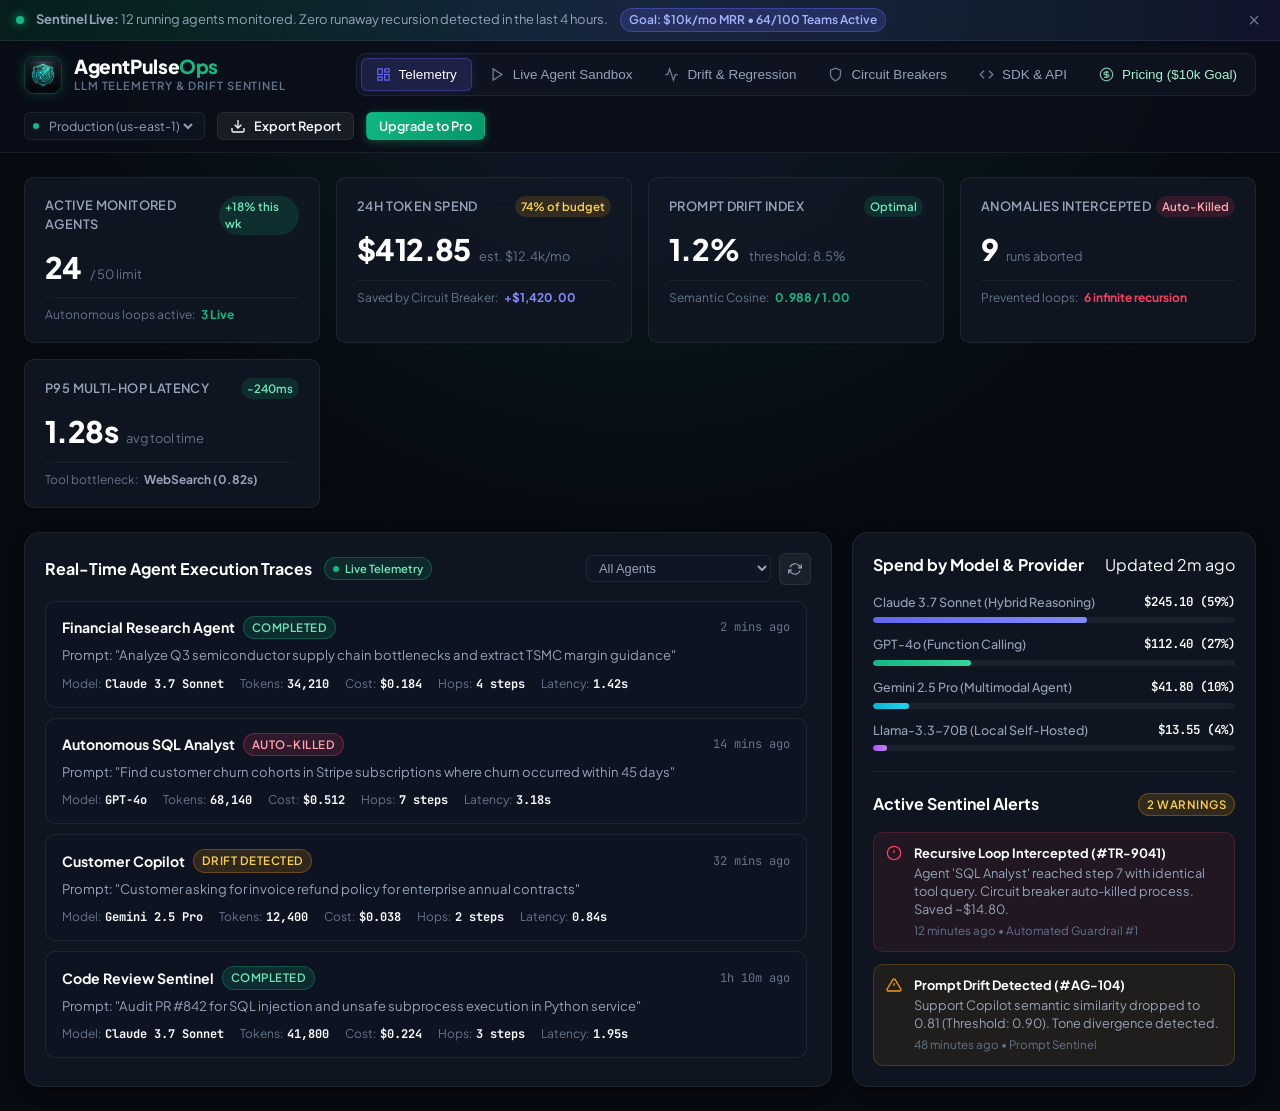
==== index.html @ 97fecf24 "feat: complete MVP for AgentPulse Ops (FastAPI backend, SDK with OpenAI/LangChain auto-wrap, Stripe " ====
<!DOCTYPE html>
<html lang="en">
<head>
  <meta charset="UTF-8">
  <meta name="viewport" content="width=device-width, initial-scale=1.0">
  <title>AgentPulse Ops | Autonomous AI Agent Telemetry & Cost Sentinel</title>
  <meta name="description" content="Production observability, prompt drift detection, and automated circuit-breaker guardrails for LLM agents. Protect your AI budget and maintain reliability.">
  <link rel="preconnect" href="https://fonts.googleapis.com">
  <link rel="preconnect" href="https://fonts.gstatic.com" crossorigin>
  <link href="https://fonts.googleapis.com/css2?family=Plus+Jakarta+Sans:wght@300;400;500;600;700;800&family=JetBrains+Mono:wght@400;500;600&display=swap" rel="stylesheet">
  <link rel="stylesheet" href="styles.css">
</head>
<body class="theme-dark">
  <!-- Top Banner / Live Alert Indicator -->
  <aside class="announcement-bar" id="announcementBar" role="region" aria-label="System status alert">
    <div class="announcement-content">
      <span class="pulse-indicator-dot"></span>
      <span class="announcement-text"><strong>Sentinel Live:</strong> 12 running agents monitored. Zero runaway recursion detected in the last 4 hours.</span>
      <span class="mrr-badge" title="Target: $10,000 MRR (100 teams @ $99/mo)">Goal: $10k/mo MRR • 64/100 Teams Active</span>
    </div>
    <button class="banner-close-btn" id="dismissBannerBtn" aria-label="Dismiss banner">&times;</button>
  </aside>

  <!-- Main Navigation Header -->
  <header class="app-header">
    <div class="header-container">
      <div class="brand-block">
        <div class="brand-logo-wrap">
          <img src="assets/logo.jpg" alt="AgentPulse Logo" class="brand-logo-img" width="38" height="38">
          <div class="logo-glow"></div>
        </div>
        <div class="brand-text">
          <h1 class="brand-title">AgentPulse<span class="brand-accent">Ops</span></h1>
          <span class="brand-tagline">LLM Telemetry & Drift Sentinel</span>
        </div>
      </div>

      <!-- Navigation Tabs -->
      <nav class="nav-links" aria-label="Main Navigation">
        <button class="nav-tab active" data-tab="dashboard" id="tab-dashboard">
          <svg class="nav-icon" viewBox="0 0 24 24" fill="none" stroke="currentColor" stroke-width="2"><rect x="3" y="3" width="7" height="9"></rect><rect x="14" y="3" width="7" height="5"></rect><rect x="14" y="12" width="7" height="9"></rect><rect x="3" y="16" width="7" height="5"></rect></svg>
          Telemetry
        </button>
        <button class="nav-tab" data-tab="simulator" id="tab-simulator">
          <svg class="nav-icon" viewBox="0 0 24 24" fill="none" stroke="currentColor" stroke-width="2"><polygon points="5 3 19 12 5 21 5 3"></polygon></svg>
          Live Agent Sandbox
        </button>
        <button class="nav-tab" data-tab="drift" id="tab-drift">
          <svg class="nav-icon" viewBox="0 0 24 24" fill="none" stroke="currentColor" stroke-width="2"><path d="M22 12h-4l-3 9L9 3l-3 9H2"></path></svg>
          Drift & Regression
        </button>
        <button class="nav-tab" data-tab="guardrails" id="tab-guardrails">
          <svg class="nav-icon" viewBox="0 0 24 24" fill="none" stroke="currentColor" stroke-width="2"><path d="M12 22s8-4 8-10V5l-8-3-8 3v7c0 6 8 10 8 10z"></path></svg>
          Circuit Breakers
        </button>
        <button class="nav-tab" data-tab="integrations" id="tab-integrations">
          <svg class="nav-icon" viewBox="0 0 24 24" fill="none" stroke="currentColor" stroke-width="2"><polyline points="16 18 22 12 16 6"></polyline><polyline points="8 6 2 12 8 18"></polyline></svg>
          SDK & API
        </button>
        <button class="nav-tab highlight" data-tab="pricing" id="tab-pricing">
          <svg class="nav-icon" viewBox="0 0 24 24" fill="none" stroke="currentColor" stroke-width="2"><circle cx="12" cy="12" r="10"></circle><path d="M16 8h-6a2 2 0 1 0 0 4h4a2 2 0 1 1 0 4H8"></path><path d="M12 18V6"></path></svg>
          Pricing ($10k Goal)
        </button>
      </nav>

      <!-- User & Quick Actions -->
      <div class="header-actions">
        <div class="env-selector">
          <span class="env-dot"></span>
          <select id="environmentSelect" aria-label="Environment select">
            <option value="prod">Production (us-east-1)</option>
            <option value="staging">Staging (eu-central)</option>
            <option value="dev">Dev Sandbox</option>
          </select>
        </div>
        <button class="btn btn-secondary btn-sm" id="exportReportBtn" title="Download Executive Token & Drift Audit">
          <svg class="btn-icon" viewBox="0 0 24 24" fill="none" stroke="currentColor" stroke-width="2"><path d="M21 15v4a2 2 0 0 1-2 2H5a2 2 0 0 1-2-2v-4"></path><polyline points="7 10 12 15 17 10"></polyline><line x1="12" y1="15" x2="12" y2="3"></line></svg>
          Export Report
        </button>
        <button class="btn btn-primary btn-sm upgrade-btn" id="upgradePlanBtn">
          Upgrade to Pro
        </button>
      </div>
    </div>
  </header>

  <!-- Main Container -->
  <main class="main-content" id="mainContent">
    <!-- TAB 1: TELEMETRY DASHBOARD -->
    <section class="tab-pane active" id="pane-dashboard" role="tabpanel" aria-labelledby="tab-dashboard">
      <!-- KPI Metric Cards Grid -->
      <div class="metrics-grid">
        <article class="metric-card">
          <div class="metric-header">
            <span class="metric-label">Active Monitored Agents</span>
            <span class="metric-badge success">+18% this wk</span>
          </div>
          <div class="metric-value-wrap">
            <span class="metric-number" id="metricActiveAgents">24</span>
            <span class="metric-sub">/ 50 limit</span>
          </div>
          <div class="metric-footer">
            <span class="metric-foot-label">Autonomous loops active:</span>
            <strong class="text-emerald">3 Live</strong>
          </div>
        </article>

        <article class="metric-card">
          <div class="metric-header">
            <span class="metric-label">24h Token Spend</span>
            <span class="metric-badge warning">74% of budget</span>
          </div>
          <div class="metric-value-wrap">
            <span class="metric-number" id="metricTokenSpend">$412.85</span>
            <span class="metric-sub">est. $12.4k/mo</span>
          </div>
          <div class="metric-footer">
            <span class="metric-foot-label">Saved by Circuit Breaker:</span>
            <strong class="text-indigo">+$1,420.00</strong>
          </div>
        </article>

        <article class="metric-card">
          <div class="metric-header">
            <span class="metric-label">Prompt Drift Index</span>
            <span class="metric-badge success">Optimal</span>
          </div>
          <div class="metric-value-wrap">
            <span class="metric-number" id="metricDriftIndex">1.2%</span>
            <span class="metric-sub">threshold: 8.5%</span>
          </div>
          <div class="metric-footer">
            <span class="metric-foot-label">Semantic Cosine:</span>
            <strong class="text-emerald">0.988 / 1.00</strong>
          </div>
        </article>

        <article class="metric-card">
          <div class="metric-header">
            <span class="metric-label">Anomalies Intercepted</span>
            <span class="metric-badge danger">Auto-Killed</span>
          </div>
          <div class="metric-value-wrap">
            <span class="metric-number" id="metricAnomalies">9</span>
            <span class="metric-sub">runs aborted</span>
          </div>
          <div class="metric-footer">
            <span class="metric-foot-label">Prevented loops:</span>
            <strong class="text-rose">6 infinite recursion</strong>
          </div>
        </article>

        <article class="metric-card">
          <div class="metric-header">
            <span class="metric-label">p95 Multi-Hop Latency</span>
            <span class="metric-badge success">-240ms</span>
          </div>
          <div class="metric-value-wrap">
            <span class="metric-number" id="metricLatency">1.28s</span>
            <span class="metric-sub">avg tool time</span>
          </div>
          <div class="metric-footer">
            <span class="metric-foot-label">Tool bottleneck:</span>
            <strong class="text-slate">WebSearch (0.82s)</strong>
          </div>
        </article>
      </div>

      <!-- Live Telemetry Stream & Real-time Charts -->
      <div class="dashboard-columns">
        <!-- Left: Live Traces Feed -->
        <div class="dashboard-panel traces-panel">
          <div class="panel-header">
            <div class="panel-title-group">
              <h2 class="panel-title">Real-Time Agent Execution Traces</h2>
              <span class="live-pill"><span class="pulse-dot"></span> Live Telemetry</span>
            </div>
            <div class="panel-filters">
              <select id="filterAgentSelect" class="input-select-sm">
                <option value="all">All Agents</option>
                <option value="researcher">Financial Research Agent</option>
                <option value="support">Customer Copilot</option>
                <option value="sql">Autonomous SQL Analyst</option>
                <option value="code">Code Review Sentinel</option>
              </select>
              <button class="btn btn-icon-only btn-sm" id="refreshTracesBtn" title="Refresh Traces">
                <svg viewBox="0 0 24 24" width="14" height="14" stroke="currentColor" fill="none" stroke-width="2"><path d="M23 4v6h-6"></path><path d="M1 20v-6h6"></path><path d="M3.51 9a9 9 0 0 1 14.85-3.36L23 10M1 14l4.64 4.36A9 9 0 0 0 20.49 15"></path></svg>
              </button>
            </div>
          </div>

          <div class="traces-list-container" id="tracesList">
            <!-- Dynamically populated by app.js -->
          </div>
        </div>

        <!-- Right: Cost & Latency Breakdown + Anomaly Sentinel Feed -->
        <div class="dashboard-panel side-analytics-panel">
          <div class="panel-header">
            <h2 class="panel-title">Spend by Model & Provider</h2>
            <span class="text-muted text-xs">Updated 2m ago</span>
          </div>
          
          <div class="provider-breakdown">
            <div class="provider-bar-item">
              <div class="provider-info">
                <span class="provider-name">Claude 3.7 Sonnet (Hybrid Reasoning)</span>
                <span class="provider-cost">$245.10 (59%)</span>
              </div>
              <div class="progress-bar-bg"><div class="progress-fill fill-indigo" style="width: 59%;"></div></div>
            </div>
            <div class="provider-bar-item">
              <div class="provider-info">
                <span class="provider-name">GPT-4o (Function Calling)</span>
                <span class="provider-cost">$112.40 (27%)</span>
              </div>
              <div class="progress-bar-bg"><div class="progress-fill fill-emerald" style="width: 27%;"></div></div>
            </div>
            <div class="provider-bar-item">
              <div class="provider-info">
                <span class="provider-name">Gemini 2.5 Pro (Multimodal Agent)</span>
                <span class="provider-cost">$41.80 (10%)</span>
              </div>
              <div class="progress-bar-bg"><div class="progress-fill fill-cyan" style="width: 10%;"></div></div>
            </div>
            <div class="provider-bar-item">
              <div class="provider-info">
                <span class="provider-name">Llama-3.3-70B (Local Self-Hosted)</span>
                <span class="provider-cost">$13.55 (4%)</span>
              </div>
              <div class="progress-bar-bg"><div class="progress-fill fill-purple" style="width: 4%;"></div></div>
            </div>
          </div>

          <div class="panel-divider"></div>

          <div class="panel-header">
            <h2 class="panel-title">Active Sentinel Alerts</h2>
            <span class="badge badge-warning">2 Warnings</span>
          </div>
          
          <div class="alerts-feed" id="alertsFeed">
            <div class="alert-item alert-rose">
              <div class="alert-icon-box">
                <svg viewBox="0 0 24 24" width="16" height="16" stroke="currentColor" fill="none" stroke-width="2"><circle cx="12" cy="12" r="10"></circle><line x1="12" y1="8" x2="12" y2="12"></line><line x1="12" y1="16" x2="12.01" y2="16"></line></svg>
              </div>
              <div class="alert-body">
                <div class="alert-title">Recursive Loop Intercepted (#TR-9041)</div>
                <div class="alert-desc">Agent 'SQL Analyst' reached step 7 with identical tool query. Circuit breaker auto-killed process. Saved ~$14.80.</div>
                <div class="alert-meta">12 minutes ago • Automated Guardrail #1</div>
              </div>
            </div>

            <div class="alert-item alert-amber">
              <div class="alert-icon-box">
                <svg viewBox="0 0 24 24" width="16" height="16" stroke="currentColor" fill="none" stroke-width="2"><path d="M10.29 3.86L1.82 18a2 2 0 0 0 1.71 3h16.94a2 2 0 0 0 1.71-3L13.71 3.86a2 2 0 0 0-3.42 0z"></path><line x1="12" y1="9" x2="12" y2="13"></line><line x1="12" y1="17" x2="12.01" y2="17"></line></svg>
              </div>
              <div class="alert-body">
                <div class="alert-title">Prompt Drift Detected (#AG-104)</div>
                <div class="alert-desc">Support Copilot semantic similarity dropped to 0.81 (Threshold: 0.90). Tone divergence detected.</div>
                <div class="alert-meta">48 minutes ago • Prompt Sentinel</div>
              </div>
            </div>
          </div>
        </div>
      </div>
    </section>

    <!-- TAB 2: LIVE AGENT SIMULATOR & SANDBOX -->
    <section class="tab-pane" id="pane-simulator" role="tabpanel" aria-labelledby="tab-simulator">
      <div class="section-intro">
        <h2>Autonomous Agent Simulator & Guardrail Tester</h2>
        <p>Trigger simulated agent execution flows with live multi-step tool hops. Test circuit-breaker response to infinite loops, runaway token spend, and prompt drift in real time.</p>
      </div>

      <div class="simulator-layout">
        <!-- Configuration Controls -->
        <div class="simulator-config card">
          <h3 class="card-title">1. Simulation Parameters</h3>
          
          <div class="form-group">
            <label for="simAgentPreset">Agent Preset</label>
            <select id="simAgentPreset" class="form-control">
              <option value="market_research">Autonomous Financial Researcher (Multi-Hop Tool Calls)</option>
              <option value="customer_support">Customer Resolution Copilot (PII & Tone Test)</option>
              <option value="code_refactor">Autonomous Code Migration Agent (High Token Volume)</option>
              <option value="custom">Custom Agent Prompt</option>
            </select>
          </div>

          <div class="form-group">
            <label for="simModel">Underlying Foundation Model</label>
            <select id="simModel" class="form-control">
              <option value="claude-3-7">Claude 3.7 Sonnet ($3.00 / 1M in, $15.00 / 1M out)</option>
              <option value="gpt-4o">GPT-4o ($2.50 / 1M in, $10.00 / 1M out)</option>
              <option value="gemini-2-5-pro">Gemini 2.5 Pro ($1.25 / 1M in, $5.00 / 1M out)</option>
              <option value="llama-3-3">Llama 3.3 70B ($0.60 / 1M in, $1.80 / 1M out)</option>
            </select>
          </div>

          <div class="form-group">
            <label for="simUserPrompt">User Objective / Task Prompt</label>
            <textarea id="simUserPrompt" class="form-control" rows="3">Analyze Q3 semiconductor supply chain constraints, fetch 3 recent SEC 10-K filings, compare gross margins, and summarize risk factors into a formatted portfolio report.</textarea>
          </div>

          <div class="chaos-injection-box">
            <div class="box-label">Inject Chaos / Failure Modes:</div>
            <label class="toggle-control">
              <input type="checkbox" id="chaosInfiniteLoop">
              <span class="toggle-slider"></span>
              <span class="toggle-text">Simulate Infinite Tool Loop (Rogue Tool Calling)</span>
            </label>
            <label class="toggle-control">
              <input type="checkbox" id="chaosDrift">
              <span class="toggle-slider"></span>
              <span class="toggle-text">Inject Prompt Drift / Hallucination Pattern</span>
            </label>
            <label class="toggle-control">
              <input type="checkbox" id="chaosBudgetSpike">
              <span class="toggle-slider"></span>
              <span class="toggle-text">Force Massive Context Expansion (&gt;80k tokens)</span>
            </label>
          </div>

          <div class="sim-actions">
            <button class="btn btn-primary btn-block" id="startSimulationBtn">
              <svg class="btn-icon" viewBox="0 0 24 24" fill="none" stroke="currentColor" stroke-width="2"><polygon points="5 3 19 12 5 21 5 3"></polygon></svg>
              Execute Simulated Agent Run
            </button>
            <button class="btn btn-secondary btn-block" id="resetSimulationBtn" style="display: none;">
              Reset Simulator
            </button>
          </div>
        </div>

        <!-- Live Streaming Output & Step Execution Tree -->
        <div class="simulator-feed card">
          <div class="feed-header">
            <h3 class="card-title">2. Live Execution Trace Stream</h3>
            <div class="stream-status" id="streamStatus">
              <span class="status-indicator ready"></span>
              <span id="streamStatusText">Ready to execute</span>
            </div>
          </div>

          <!-- Live Stats Header during run -->
          <div class="live-stats-bar" id="liveStatsBar">
            <div class="stat-pill">
              <span class="stat-pill-label">Elapsed:</span>
              <span class="stat-pill-val" id="liveElapsed">0.0s</span>
            </div>
            <div class="stat-pill">
              <span class="stat-pill-label">Steps:</span>
              <span class="stat-pill-val" id="liveStepCount">0</span>
            </div>
            <div class="stat-pill">
              <span class="stat-pill-label">Tokens:</span>
              <span class="stat-pill-val" id="liveTokens">0</span>
            </div>
            <div class="stat-pill">
              <span class="stat-pill-label">Cost:</span>
              <span class="stat-pill-val" id="liveCost">$0.0000</span>
            </div>
            <div class="stat-pill">
              <span class="stat-pill-label">Guardrail Status:</span>
              <span class="stat-pill-val text-emerald" id="liveGuardrailStatus">SECURE</span>
            </div>
          </div>

          <!-- Execution Hop Tree Container -->
          <div class="execution-tree-container" id="executionTree">
            <div class="empty-state" id="simEmptyState">
              <div class="empty-icon">⚡</div>
              <p>Click <strong>"Execute Simulated Agent Run"</strong> to observe step-by-step reasoning, tool invocations, token cost tracking, and circuit-breaker telemetry.</p>
            </div>
          </div>
        </div>
      </div>
    </section>

    <!-- TAB 3: DRIFT & REGRESSION SENTINEL -->
    <section class="tab-pane" id="pane-drift" role="tabpanel" aria-labelledby="tab-drift">
      <div class="section-intro">
        <h2>Prompt Regression & Semantic Drift Sentinel</h2>
        <p>Continuous evaluation of production agent responses against golden reference datasets. Catches behavioral drift before your customers notice.</p>
      </div>

      <div class="drift-dashboard">
        <!-- Benchmark Selector -->
        <div class="card drift-controls-card">
          <div class="drift-top-row">
            <div>
              <label for="benchmarkDataset">Evaluation Benchmark Suite</label>
              <select id="benchmarkDataset" class="form-control">
                <option value="enterprise_qna">Enterprise Policy Q&A (50 Golden Cases)</option>
                <option value="sql_accuracy">Text-to-SQL Precision Benchmark (120 Complex Queries)</option>
                <option value="code_eval">Code Generation Safety & Typings (75 Scenarios)</option>
              </select>
            </div>
            <div class="drift-actions">
              <button class="btn btn-primary" id="runDriftAuditBtn">
                <svg class="btn-icon" viewBox="0 0 24 24" fill="none" stroke="currentColor" stroke-width="2"><path d="M22 12h-4l-3 9L9 3l-3 9H2"></path></svg>
                Run Drift Audit
              </button>
            </div>
          </div>
        </div>

        <!-- Drift Metrics Comparison -->
        <div class="drift-score-cards">
          <div class="score-card">
            <span class="score-label">Semantic Cosine Score</span>
            <div class="score-val text-emerald">0.962 <span class="score-diff positive">+0.014</span></div>
            <p class="score-desc">Baseline vs Production embedding distance. 0.90+ is healthy.</p>
          </div>
          <div class="score-card">
            <span class="score-label">Hallucination Risk Score</span>
            <div class="score-val text-indigo">1.8% <span class="score-diff negative">-0.4%</span></div>
            <p class="score-desc">Entity cross-reference against trusted retrieval sources.</p>
          </div>
          <div class="score-card">
            <span class="score-label">Format / JSON Compliance</span>
            <div class="score-val text-emerald">99.4% <span class="score-diff positive">+0.2%</span></div>
            <p class="score-desc">Valid schema adherence without output truncations.</p>
          </div>
          <div class="score-card">
            <span class="score-label">Tone & Brand Adherence</span>
            <div class="score-val text-amber">88.5% <span class="score-diff neutral">Review Needed</span></div>
            <p class="score-desc">Sentiment & style stability compared to approved tone model.</p>
          </div>
        </div>

        <!-- Side-by-Side Comparison Inspector -->
        <div class="card diff-card">
          <div class="card-header-flex">
            <h3 class="card-title">Golden Baseline vs. Current Production Response</h3>
            <span class="badge badge-warning">Test Case #B-194 (Tax Advice Copilot)</span>
          </div>

          <div class="diff-viewer-grid">
            <div class="diff-pane">
              <div class="diff-header golden">
                <span>🌟 Golden Reference (Approved Oct 2026)</span>
                <span class="text-xs">Passed 100% assertions</span>
              </div>
              <div class="diff-body">
                <p><strong>Query:</strong> "Can an S-Corp pass through 179 deductions for equipment bought in Q3?"</p>
                <div class="diff-quote golden-text">
                  "Yes, under Section 179, an S-Corporation can elect to expense qualifying equipment up to the annual limit ($1,220,000 for 2024–2026), but the deduction cannot exceed the active business taxable income. The remainder passes through to shareholders on Form 1120-S Schedule K-1, Box 11."
                </div>
              </div>
            </div>

            <div class="diff-pane">
              <div class="diff-header production">
                <span>⚠️ Current Model Output (Drift Detected)</span>
                <span class="text-xs text-rose">Missing income limitation caveat</span>
              </div>
              <div class="diff-body">
                <p><strong>Query:</strong> "Can an S-Corp pass through 179 deductions for equipment bought in Q3?"</p>
                <div class="diff-quote current-text">
                  "Yes, S-Corporations can fully deduct Section 179 equipment purchases up to $1.2M on Schedule K-1. You can deduct 100% of the cost immediately without any taxable income ceiling limitations."
                </div>
                <div class="drift-alert-banner">
                  <span class="drift-alert-tag">CRITICAL DRIFT:</span> Model hallucinated removal of the taxable income limitation. Alert dispatched to Slack #agent-ops.
                </div>
              </div>
            </div>
          </div>
        </div>
      </div>
    </section>

    <!-- TAB 4: CIRCUIT BREAKERS & GUARDRAILS -->
    <section class="tab-pane" id="pane-guardrails" role="tabpanel" aria-labelledby="tab-guardrails">
      <div class="section-intro">
        <h2>Autonomous Circuit Breakers & Budget Kill-Switches</h2>
        <p>Hard boundaries for autonomous agents. If an agent loops recursively or spends more than your limit, AgentPulse kills the execution in &lt;10ms.</p>
      </div>

      <div class="guardrails-grid">
        <!-- Rule 1: Max Tool Hops -->
        <div class="rule-card">
          <div class="rule-top">
            <div class="rule-info">
              <h3 class="rule-name">Infinite Recursion Kill-Switch</h3>
              <p class="rule-desc">Aborts agent execution if tool hops exceed threshold without convergence.</p>
            </div>
            <label class="toggle-control">
              <input type="checkbox" checked id="ruleRecursionToggle">
              <span class="toggle-slider"></span>
            </label>
          </div>
          <div class="rule-config-row">
            <label>Max Consecutive Hops:</label>
            <input type="number" value="6" min="1" max="25" class="input-number-sm" id="ruleMaxHops">
          </div>
          <div class="rule-action-badge">Action: Instant Kill + Slack Alert</div>
        </div>

        <!-- Rule 2: Cost Per Execution Ceiling -->
        <div class="rule-card">
          <div class="rule-top">
            <div class="rule-info">
              <h3 class="rule-name">Single-Run Cost Ceiling</h3>
              <p class="rule-desc">Prevents runaway token ingestion on unexpected massive inputs or huge files.</p>
            </div>
            <label class="toggle-control">
              <input type="checkbox" checked id="ruleCostCeilingToggle">
              <span class="toggle-slider"></span>
            </label>
          </div>
          <div class="rule-config-row">
            <label>Max Cost / Execution ($):</label>
            <input type="number" value="0.75" step="0.05" min="0.10" class="input-number-sm" id="ruleMaxCost">
          </div>
          <div class="rule-action-badge">Action: Terminate with fallback response</div>
        </div>

        <!-- Rule 3: Repetitive Output Loop Detector -->
        <div class="rule-card">
          <div class="rule-top">
            <div class="rule-info">
              <h3 class="rule-name">Repetitive Query Sentinel</h3>
              <p class="rule-desc">Detects when agent repeats the exact same tool query with zero new parameters.</p>
            </div>
            <label class="toggle-control">
              <input type="checkbox" checked id="ruleRepetitionToggle">
              <span class="toggle-slider"></span>
            </label>
          </div>
          <div class="rule-config-row">
            <label>Duplicate Tool Limit:</label>
            <input type="number" value="2" min="1" max="5" class="input-number-sm" id="ruleMaxDupes">
          </div>
          <div class="rule-action-badge">Action: Force reflection prompt / Halt</div>
        </div>

        <!-- Rule 4: PII & Credential Leak Interceptor -->
        <div class="rule-card">
          <div class="rule-top">
            <div class="rule-info">
              <h3 class="rule-name">Secrets & PII Masker</h3>
              <p class="rule-desc">Scans tool outputs for API keys, bearer tokens, SSNs, and credit cards before LLM ingestion.</p>
            </div>
            <label class="toggle-control">
              <input type="checkbox" checked id="rulePiiToggle">
              <span class="toggle-slider"></span>
            </label>
          </div>
          <div class="rule-config-row">
            <label>Detection Sensitivity:</label>
            <select class="input-select-sm" id="rulePiiSensitivity">
              <option value="strict">Strict (Zero tolerance)</option>
              <option value="moderate">Moderate</option>
            </select>
          </div>
          <div class="rule-action-badge">Action: Redact in-memory `[REDACTED_SECRET]`</div>
        </div>
      </div>

      <!-- Live Guardrail Activity Log -->
      <div class="card mt-4">
        <div class="card-header-flex">
          <h3 class="card-title">Recent Circuit-Breaker Interceptions</h3>
          <span class="badge badge-success">3 Interceptions today</span>
        </div>
        <div class="table-responsive">
          <table class="data-table">
            <thead>
              <tr>
                <th>Timestamp</th>
                <th>Agent Identifier</th>
                <th>Triggered Guardrail</th>
                <th>Action Taken</th>
                <th>Tokens Saved</th>
                <th>Cost Preserved</th>
              </tr>
            </thead>
            <tbody id="guardrailLogsTable">
              <tr>
                <td>Just now</td>
                <td><code>finance-research-bot</code></td>
                <td><span class="badge badge-danger">Max Recursion (7 hops)</span></td>
                <td>Aborted Execution</td>
                <td>48,200 tokens</td>
                <td class="text-emerald">+$0.72</td>
              </tr>
              <tr>
                <td>1h 40m ago</td>
                <td><code>sql-generator-agent</code></td>
                <td><span class="badge badge-danger">Repetitive Tool Call</span></td>
                <td>Halted &amp; Fallback</td>
                <td>92,100 tokens</td>
                <td class="text-emerald">+$1.38</td>
              </tr>
              <tr>
                <td>3h 12m ago</td>
                <td><code>customer-onboarding-v2</code></td>
                <td><span class="badge badge-warning">PII Leak Intercept</span></td>
                <td>Redacted In-Memory</td>
                <td>Masked 2 API Keys</td>
                <td class="text-indigo">Compliance Safe</td>
              </tr>
            </tbody>
          </table>
        </div>
      </div>
    </section>

    <!-- TAB 5: SDK & INTEGRATION HUB -->
    <section class="tab-pane" id="pane-integrations" role="tabpanel" aria-labelledby="tab-integrations">
      <div class="section-intro">
        <h2>1-Line SDK Drop-in & Webhook Integrations</h2>
        <p>Integrate AgentPulse with any agent framework in under 2 minutes. Native wrappers for LangChain, LlamaIndex, CrewAI, AutoGen, and raw OpenAI / Anthropic clients.</p>
      </div>

      <div class="integrations-layout">
        <!-- SDK Snippet -->
        <div class="card sdk-card">
          <div class="card-header-flex">
            <div class="sdk-tabs">
              <button class="sdk-tab active" data-lang="python">Python</button>
              <button class="sdk-tab" data-lang="openai">OpenAI Auto-Wrap</button>
              <button class="sdk-tab" data-lang="langchain">LangChain Handler</button>
              <button class="sdk-tab" data-lang="typescript">TypeScript / Node</button>
              <button class="sdk-tab" data-lang="curl">cURL / REST</button>
            </div>
            <button class="btn btn-secondary btn-sm" id="copyCodeBtn">
              <svg viewBox="0 0 24 24" width="14" height="14" stroke="currentColor" fill="none" stroke-width="2"><rect x="9" y="9" width="13" height="13" rx="2" ry="2"></rect><path d="M5 15H4a2 2 0 0 1-2-2V4a2 2 0 0 1 2-2h9a2 2 0 0 1 2 2v1"></path></svg>
              Copy Code
            </button>
          </div>

          <pre class="code-block" id="sdkCodeDisplay"><code class="language-python"># pip install agentpulse-sdk
from agentpulse import AgentPulse, CircuitBreaker

# 1. Initialize sentinel with your telemetry key
sentinel = AgentPulse(
    api_key="ap_live_7x90e8c201a4e5f98",
    environment="production"
)

# 2. Wrap your agent runner or LangChain / CrewAI executor
@sentinel.monitor(
    agent_id="financial-researcher",
    circuit_breaker=CircuitBreaker(
        max_hops=6,
        max_cost_usd=0.50,
        kill_on_infinite_loop=True
    )
)
async def run_agent_workflow(user_goal: str):
    # Your agent code runs untouched!
    result = await my_custom_agent.execute(user_goal)
    return result</code></pre>
        </div>

        <!-- API Keys & Webhook Dispatcher -->
        <div class="card api-keys-card">
          <h3 class="card-title">Production API Keys</h3>
          <p class="text-muted text-sm">Send telemetry asynchronously via high-throughput HTTP edge endpoints.</p>
          
          <div class="form-group mt-3">
            <label>Live API Secret Key</label>
            <div class="input-with-button">
              <input type="password" value="ap_live_9a7b2c4d6e8f01a3b5c7d9e1f2" class="form-control" id="apiKeyInput" readonly>
              <button class="btn btn-secondary" id="toggleApiKeyVisibility">Reveal</button>
              <button class="btn btn-primary" id="copyApiKeyBtn">Copy</button>
            </div>
          </div>

          <div class="panel-divider"></div>

          <h3 class="card-title">Alert Webhooks (Slack / Discord / PagerDuty)</h3>
          <div class="form-group">
            <label for="webhookUrl">Webhook URL</label>
            <input type="url" id="webhookUrl" class="form-control" placeholder="https://hooks.slack.com/services/T00/B00/XXXX" value="https://hooks.slack.com/services/T04G/B08X/demo-alerts">
          </div>
          <div class="webhook-actions">
            <button class="btn btn-secondary" id="testWebhookBtn">
              <svg class="btn-icon" viewBox="0 0 24 24" fill="none" stroke="currentColor" stroke-width="2"><path d="M22 2L11 13"></path><polygon points="22 2 15 22 11 13 2 9 22 2"></polygon></svg>
              Send Test Alert Ping
            </button>
            <span class="text-xs text-muted" id="webhookStatusMsg"></span>
          </div>
        </div>
      </div>
    </section>

    <!-- TAB 6: PRICING & $10k MRR BLUEPRINT -->
    <section class="tab-pane" id="pane-pricing" role="tabpanel" aria-labelledby="tab-pricing">
      <div class="pricing-hero">
        <span class="badge badge-emerald">Micro-SaaS Revenue Architecture</span>
        <h2 class="pricing-title">Predictable Pricing Built to Reach $10,000 / Month</h2>
        <p class="pricing-subtitle">Transparent tiers tailored for AI engineering teams. 100 teams @ $99/mo or 40 teams @ $249/mo = $10,000 MRR ($120,000 ARR).</p>
      </div>

      <!-- Pricing Cards Grid -->
      <div class="pricing-grid">
        <!-- Tier 1: Starter -->
        <div class="pricing-card">
          <div class="pricing-card-header">
            <h3 class="tier-name">Starter Sentinel</h3>
            <p class="tier-desc">For indie hackers and early stage AI startups.</p>
            <div class="tier-price"><span class="currency">$</span>49<span class="period">/mo</span></div>
          </div>
          <ul class="tier-features">
            <li><span>✓</span> Up to 50,000 agent runs/mo</li>
            <li><span>✓</span> 3 Autonomous Agent Monitors</li>
            <li><span>✓</span> Token Spend & Cost Telemetry</li>
            <li><span>✓</span> Basic Loop Kill-Switch</li>
            <li><span>✓</span> 7-Day Trace History</li>
            <li class="disabled"><span>✕</span> Real-Time Drift Sentinel</li>
            <li class="disabled"><span>✕</span> Slack / Discord Webhooks</li>
          </ul>
          <button class="btn btn-secondary btn-block select-plan-btn" data-plan="starter">Get Started</button>
          <div class="mrr-math-tag">Math: 200 users = $9,800/mo</div>
        </div>

        <!-- Tier 2: Pro (Recommended) -->
        <div class="pricing-card featured">
          <div class="featured-badge">MOST POPULAR • TARGET TIER</div>
          <div class="pricing-card-header">
            <h3 class="tier-name">Professional Ops</h3>
            <p class="tier-desc">For teams running production LLM agents at scale.</p>
            <div class="tier-price"><span class="currency">$</span>99<span class="period">/mo</span></div>
          </div>
          <ul class="tier-features">
            <li><span>✓</span> Up to 500,000 agent runs/mo</li>
            <li><span>✓</span> Unlimited Monitored Agents</li>
            <li><span>✓</span> Real-Time Prompt Drift Detection</li>
            <li><span>✓</span> Autonomous Circuit Breakers</li>
            <li><span>✓</span> PII & Secret Redaction Guardrails</li>
            <li><span>✓</span> 90-Day Trace History</li>
            <li><span>✓</span> Slack, Discord & PagerDuty Alerts</li>
          </ul>
          <button class="btn btn-primary btn-block select-plan-btn" data-plan="pro">Start 14-Day Free Trial</button>
          <div class="mrr-math-tag highlight">Math: 100 teams = $9,900/mo ($118k ARR)</div>
        </div>

        <!-- Tier 3: Scale / Enterprise -->
        <div class="pricing-card">
          <div class="pricing-card-header">
            <h3 class="tier-name">Scale Sentinel</h3>
            <p class="tier-desc">For high-throughput AI platforms and enterprises.</p>
            <div class="tier-price"><span class="currency">$</span>249<span class="period">/mo</span></div>
          </div>
          <ul class="tier-features">
            <li><span>✓</span> Up to 2,500,000 agent runs/mo</li>
            <li><span>✓</span> Dedicated High-Speed Edge Collector</li>
            <li><span>✓</span> Custom Semantic Drift Benchmark Suites</li>
            <li><span>✓</span> Custom Regex & PII Redaction Engines</li>
            <li><span>✓</span> Executive Compliance & Audit Reports</li>
            <li><span>✓</span> Priority 24/7 SLA Support</li>
            <li><span>✓</span> SSO / SAML & Team RBAC</li>
          </ul>
          <button class="btn btn-secondary btn-block select-plan-btn" data-plan="scale">Contact Sales</button>
          <div class="mrr-math-tag">Math: 40 teams = $9,960/mo ($120k ARR)</div>
        </div>
      </div>

      <!-- Micro-SaaS Business Calculator -->
      <div class="card roi-calculator-card">
        <h3 class="card-title">Token Waste & ROI Calculator</h3>
        <p class="text-muted text-sm">See how much money AgentPulse saves an AI engineering team compared to rogue token loops.</p>
        
        <div class="calc-grid">
          <div class="calc-input-col">
            <div class="form-group">
              <label for="calcAgentRuns">Monthly Agent Executions:</label>
              <input type="range" id="calcAgentRuns" min="10000" max="500000" step="10000" value="120000">
              <div class="range-value" id="calcAgentRunsVal">120,000 runs/month</div>
            </div>
            <div class="form-group">
              <label for="calcAvgCost">Average Cost per Run ($):</label>
              <input type="range" id="calcAvgCost" min="0.01" max="0.25" step="0.01" value="0.04">
              <div class="range-value" id="calcAvgCostVal">$0.04 / run</div>
            </div>
            <div class="form-group">
              <label for="calcLoopRate">Estimated Rogue Loop Rate (%):</label>
              <input type="range" id="calcLoopRate" min="0.1" max="5.0" step="0.1" value="1.2">
              <div class="range-value" id="calcLoopRateVal">1.2% runaway loops</div>
            </div>
          </div>

          <div class="calc-result-col">
            <div class="calc-result-box">
              <span class="calc-result-label">Wasted Token Cost Prevented:</span>
              <div class="calc-result-number text-emerald" id="calcSavedDollars">$1,728 / mo</div>
              <p class="calc-result-sub">AgentPulse Pro ($99/mo) gives you a <strong>1,745% ROI</strong> on day one by intercepting runaway loops.</p>
              <button class="btn btn-primary" id="calcUpgradeBtn">Lock in Your Savings</button>
            </div>
          </div>
        </div>
      </div>
    </section>
  </main>

  <!-- MODAL: Upgrade / Checkout Dialog (Accessible Modern <dialog>) -->
  <dialog id="checkoutDialog" class="modal-dialog" closedby="any">
    <div class="modal-card">
      <div class="modal-header">
        <div class="modal-title-group">
          <h2 class="modal-title" id="checkoutModalTitle">Upgrade to Professional Ops</h2>
          <span class="badge badge-emerald">14-Day Free Trial</span>
        </div>
        <button class="modal-close-btn" id="closeCheckoutBtn" aria-label="Close dialog">&times;</button>
      </div>
      <div class="modal-body">
        <p class="modal-summary">Join 64 high-growth AI engineering teams actively protecting their agent fleets from token leaks and silent prompt drift.</p>
        
        <div class="plan-summary-box">
          <div class="summary-line">
            <span class="summary-plan-name" id="selectedPlanLabel">Professional Ops ($99/month)</span>
            <span class="summary-plan-price" id="selectedPlanPrice">$99.00</span>
          </div>
          <div class="summary-line text-muted text-xs">
            <span>Billed monthly • Cancel anytime with 1 click</span>
            <span>$0.00 due today</span>
          </div>
        </div>

        <form id="checkoutForm" class="checkout-form">
          <div class="form-group">
            <label for="companyName">Company / Organization</label>
            <input type="text" id="companyName" class="form-control" placeholder="Acme AI Inc." required>
          </div>
          <div class="form-group">
            <label for="billingEmail">Work Email</label>
            <input type="email" id="billingEmail" class="form-control" placeholder="founder@acme.ai" required>
          </div>
          <div class="form-group">
            <label for="cardDetails">Card Details (Simulated Stripe Elements)</label>
            <div class="simulated-card-input">
              <span class="card-icon">💳</span>
              <input type="text" id="cardDetails" class="card-num" placeholder="4242 •••• •••• 4242" value="4242 •••• •••• 4242">
              <input type="text" class="card-exp" placeholder="MM/YY" value="12/28">
              <input type="text" class="card-cvc" placeholder="CVC" value="982">
            </div>
          </div>
          <button type="submit" class="btn btn-primary btn-block btn-lg" id="submitPaymentBtn">
            Activate Pro Sentinel ($99/mo)
          </button>
          <div class="secure-badge">
            <svg viewBox="0 0 24 24" width="12" height="12" stroke="currentColor" fill="none"><path d="M12 22s8-4 8-10V5l-8-3-8 3v7c0 6 8 10 8 10z"></path></svg>
            256-bit SSL encrypted • Instant API activation
          </div>
        </form>
      </div>
    </div>
  </dialog>

  <!-- MODAL: Trace Details Deep Dive Dialog -->
  <dialog id="traceModal" class="modal-dialog" closedby="any">
    <div class="modal-card modal-lg">
      <div class="modal-header">
        <div class="modal-title-group">
          <h2 class="modal-title" id="traceModalTitle">Execution Trace Deep Dive</h2>
          <span class="badge badge-emerald" id="traceModalBadge">COMPLETED</span>
        </div>
        <button class="modal-close-btn" id="closeTraceBtn" aria-label="Close dialog">&times;</button>
      </div>
      <div class="modal-body" id="traceModalBody">
        <!-- Populated dynamically -->
      </div>
    </div>
  </dialog>

  <!-- Notification Toast Container -->
  <div class="toast-container" id="toastContainer" aria-live="polite"></div>

  <!-- Scripts -->
  <script type="module" src="app.js"></script>
</body>
</html>
---- styles.css ----
/* ==========================================================================
   AGENTPULSE OPS — Modern Design System & Stylesheet
   ========================================================================== */

:root {
  /* Color Palette */
  --bg-darkest: #070a11;
  --bg-base: #0b0f19;
  --bg-card: rgba(18, 24, 38, 0.75);
  --bg-card-hover: rgba(26, 34, 52, 0.85);
  --bg-card-solid: #111827;
  --bg-input: #0f1523;
  --border-subtle: rgba(255, 255, 255, 0.07);
  --border-focus: rgba(99, 102, 241, 0.6);
  --border-highlight: rgba(16, 185, 129, 0.35);

  /* Brand Accents */
  --emerald-primary: #10b981;
  --emerald-glow: rgba(16, 185, 129, 0.25);
  --indigo-primary: #6366f1;
  --indigo-glow: rgba(99, 102, 241, 0.3);
  --cyan-primary: #06b6d4;
  --amber-primary: #f59e0b;
  --rose-primary: #f43f5e;
  --rose-glow: rgba(244, 63, 94, 0.25);

  /* Typography Colors */
  --text-main: #f8fafc;
  --text-secondary: #94a3b8;
  --text-muted: #64748b;
  --text-dim: #475569;

  /* Typography Fonts */
  --font-sans: 'Plus Jakarta Sans', -apple-system, BlinkMacSystemFont, 'Segoe UI', Roboto, sans-serif;
  --font-mono: 'JetBrains Mono', 'Fira Code', Menlo, monospace;

  /* Shadows & Glassmorphism */
  --shadow-sm: 0 1px 2px 0 rgba(0, 0, 0, 0.05);
  --shadow-md: 0 4px 16px -2px rgba(0, 0, 0, 0.4), 0 2px 6px -1px rgba(0, 0, 0, 0.2);
  --shadow-lg: 0 10px 30px -3px rgba(0, 0, 0, 0.5), 0 4px 10px -2px rgba(0, 0, 0, 0.3);
  --shadow-glow: 0 0 24px -2px var(--emerald-glow);
  --shadow-indigo-glow: 0 0 24px -2px var(--indigo-glow);
  --glass-blur: blur(16px);
  --radius-sm: 6px;
  --radius-md: 10px;
  --radius-lg: 16px;
  --radius-full: 9999px;
  
  --transition-fast: 150ms ease;
  --transition-normal: 250ms ease;
}

/* Base Reset */
*, *::before, *::after {
  box-sizing: border-box;
  margin: 0;
  padding: 0;
}

html, body {
  height: 100%;
  font-family: var(--font-sans);
  background-color: var(--bg-darkest);
  color: var(--text-main);
  line-height: 1.5;
  -webkit-font-smoothing: antialiased;
  -moz-osx-font-smoothing: grayscale;
}

/* Background Atmosphere */
body::before {
  content: '';
  position: fixed;
  top: 0;
  left: 0;
  right: 0;
  height: 600px;
  background: radial-gradient(circle at 50% -10%, rgba(99, 102, 241, 0.15), rgba(16, 185, 129, 0.05) 45%, transparent 70%);
  pointer-events: none;
  z-index: 0;
}

/* ==========================================================================
   Announcement Banner
   ========================================================================== */
.announcement-bar {
  background: linear-gradient(90deg, rgba(16, 185, 129, 0.12), rgba(99, 102, 241, 0.12));
  border-bottom: 1px solid var(--border-subtle);
  padding: 8px 16px;
  display: flex;
  align-items: center;
  justify-content: space-between;
  font-size: 0.8125rem;
  color: var(--text-secondary);
  position: relative;
  z-index: 50;
}

.announcement-content {
  display: flex;
  align-items: center;
  gap: 12px;
  flex-wrap: wrap;
}

.pulse-indicator-dot {
  width: 8px;
  height: 8px;
  border-radius: 50%;
  background-color: var(--emerald-primary);
  box-shadow: 0 0 10px var(--emerald-primary);
  animation: pulse-ring 2s infinite cubic-bezier(0.45, 0, 0.55, 1);
}

@keyframes pulse-ring {
  0% { transform: scale(0.95); opacity: 0.8; }
  50% { transform: scale(1.3); opacity: 1; box-shadow: 0 0 14px var(--emerald-primary); }
  100% { transform: scale(0.95); opacity: 0.8; }
}

.mrr-badge {
  background: rgba(99, 102, 241, 0.2);
  border: 1px solid rgba(99, 102, 241, 0.4);
  color: #a5b4fc;
  padding: 2px 8px;
  border-radius: var(--radius-full);
  font-weight: 600;
  font-size: 0.75rem;
  display: inline-flex;
  align-items: center;
}

.banner-close-btn {
  background: none;
  border: none;
  color: var(--text-muted);
  font-size: 1.25rem;
  cursor: pointer;
  line-height: 1;
  padding: 0 4px;
}
.banner-close-btn:hover { color: var(--text-main); }

/* ==========================================================================
   Header & Navigation
   ========================================================================== */
.app-header {
  position: sticky;
  top: 0;
  z-index: 40;
  background-color: rgba(11, 15, 25, 0.85);
  backdrop-filter: var(--glass-blur);
  border-bottom: 1px solid var(--border-subtle);
}

.header-container {
  max-width: 1440px;
  margin: 0 auto;
  padding: 12px 24px;
  display: flex;
  align-items: center;
  justify-content: space-between;
  gap: 16px;
  flex-wrap: wrap;
}

.brand-block {
  display: flex;
  align-items: center;
  gap: 12px;
  text-decoration: none;
}

.brand-logo-wrap {
  position: relative;
  width: 38px;
  height: 38px;
  border-radius: 10px;
  overflow: hidden;
  border: 1px solid rgba(16, 185, 129, 0.3);
  box-shadow: 0 0 12px rgba(16, 185, 129, 0.25);
}

.brand-logo-img {
  width: 100%;
  height: 100%;
  object-fit: cover;
  display: block;
}

.brand-text {
  display: flex;
  flex-direction: column;
}

.brand-title {
  font-size: 1.2rem;
  font-weight: 800;
  letter-spacing: -0.02em;
  color: #ffffff;
  line-height: 1.1;
}

.brand-accent {
  color: var(--emerald-primary);
}

.brand-tagline {
  font-size: 0.7rem;
  text-transform: uppercase;
  letter-spacing: 0.08em;
  color: var(--text-muted);
  font-weight: 600;
}

.nav-links {
  display: flex;
  align-items: center;
  gap: 4px;
  background: rgba(18, 24, 38, 0.5);
  padding: 4px;
  border-radius: var(--radius-md);
  border: 1px solid var(--border-subtle);
}

.nav-tab {
  display: inline-flex;
  align-items: center;
  gap: 8px;
  padding: 8px 14px;
  font-size: 0.84rem;
  font-weight: 500;
  color: var(--text-secondary);
  background: transparent;
  border: none;
  border-radius: var(--radius-sm);
  cursor: pointer;
  transition: all var(--transition-fast);
}

.nav-icon {
  width: 15px;
  height: 15px;
  opacity: 0.75;
  transition: opacity var(--transition-fast);
}

.nav-tab:hover {
  color: var(--text-main);
  background: rgba(255, 255, 255, 0.04);
}

.nav-tab:hover .nav-icon {
  opacity: 1;
}

.nav-tab.active {
  color: #ffffff;
  background: rgba(99, 102, 241, 0.18);
  border: 1px solid rgba(99, 102, 241, 0.35);
  box-shadow: 0 0 12px rgba(99, 102, 241, 0.15);
}

.nav-tab.active .nav-icon {
  color: var(--indigo-primary);
  opacity: 1;
}

.nav-tab.highlight {
  color: #a7f3d0;
  position: relative;
}

.nav-tab.highlight:hover {
  background: rgba(16, 185, 129, 0.15);
}

.header-actions {
  display: flex;
  align-items: center;
  gap: 12px;
}

.env-selector {
  display: flex;
  align-items: center;
  gap: 6px;
  background: rgba(18, 24, 38, 0.6);
  border: 1px solid var(--border-subtle);
  border-radius: var(--radius-sm);
  padding: 4px 8px;
}

.env-dot {
  width: 6px;
  height: 6px;
  border-radius: 50%;
  background-color: var(--emerald-primary);
}

.env-selector select {
  background: transparent;
  border: none;
  color: var(--text-secondary);
  font-size: 0.78rem;
  font-family: inherit;
  outline: none;
  cursor: pointer;
}

/* ==========================================================================
   Buttons & Badges
   ========================================================================= */
.btn {
  display: inline-flex;
  align-items: center;
  justify-content: center;
  gap: 8px;
  padding: 8px 16px;
  font-size: 0.875rem;
  font-weight: 600;
  font-family: inherit;
  border-radius: var(--radius-sm);
  border: 1px solid transparent;
  cursor: pointer;
  transition: all var(--transition-fast);
  text-decoration: none;
  white-space: nowrap;
}

.btn-primary {
  background: linear-gradient(135deg, #10b981 0%, #059669 100%);
  color: #ffffff;
  box-shadow: 0 2px 10px rgba(16, 185, 129, 0.35);
}

.btn-primary:hover {
  background: linear-gradient(135deg, #34d399 0%, #10b981 100%);
  box-shadow: 0 4px 16px rgba(16, 185, 129, 0.5);
  transform: translateY(-1px);
}

.btn-secondary {
  background: rgba(255, 255, 255, 0.06);
  border: 1px solid var(--border-subtle);
  color: var(--text-main);
}

.btn-secondary:hover {
  background: rgba(255, 255, 255, 0.1);
  border-color: rgba(255, 255, 255, 0.15);
}

.btn-sm {
  padding: 5px 12px;
  font-size: 0.8rem;
}

.btn-lg {
  padding: 12px 24px;
  font-size: 1rem;
}

.btn-block {
  width: 100%;
}

.btn-icon-only {
  padding: 6px;
  width: 32px;
  height: 32px;
  background: rgba(255, 255, 255, 0.05);
  border: 1px solid var(--border-subtle);
  border-radius: var(--radius-sm);
  color: var(--text-secondary);
}

.btn-icon-only:hover {
  color: #ffffff;
  background: rgba(255, 255, 255, 0.1);
}

.btn-icon {
  width: 16px;
  height: 16px;
}

.badge {
  display: inline-flex;
  align-items: center;
  gap: 4px;
  padding: 2px 8px;
  border-radius: var(--radius-full);
  font-size: 0.72rem;
  font-weight: 600;
  text-transform: uppercase;
  letter-spacing: 0.04em;
}

.badge-emerald, .badge-success {
  background: rgba(16, 185, 129, 0.15);
  color: #6ee7b7;
  border: 1px solid rgba(16, 185, 129, 0.3);
}

.badge-warning {
  background: rgba(245, 158, 11, 0.15);
  color: #fcd34d;
  border: 1px solid rgba(245, 158, 11, 0.3);
}

.badge-danger {
  background: rgba(244, 63, 94, 0.15);
  color: #fda4af;
  border: 1px solid rgba(244, 63, 94, 0.3);
}

/* ==========================================================================
   Main Content Layout
   ========================================================================== */
.main-content {
  max-width: 1440px;
  margin: 0 auto;
  padding: 24px;
  position: relative;
  z-index: 10;
}

.tab-pane {
  display: none;
  animation: fadeIn 200ms ease;
}

.tab-pane.active {
  display: block;
}

@keyframes fadeIn {
  from { opacity: 0; transform: translateY(4px); }
  to { opacity: 1; transform: translateY(0); }
}

.section-intro {
  margin-bottom: 24px;
}

.section-intro h2 {
  font-size: 1.6rem;
  font-weight: 700;
  color: #ffffff;
  margin-bottom: 6px;
  letter-spacing: -0.01em;
}

.section-intro p {
  color: var(--text-secondary);
  font-size: 0.95rem;
  max-width: 800px;
}

/* Cards */
.card {
  background-color: var(--bg-card);
  backdrop-filter: var(--glass-blur);
  border: 1px solid var(--border-subtle);
  border-radius: var(--radius-lg);
  padding: 24px;
  box-shadow: var(--shadow-md);
  position: relative;
  overflow: hidden;
}

.card-title {
  font-size: 1.1rem;
  font-weight: 700;
  color: #ffffff;
}

.card-header-flex {
  display: flex;
  align-items: center;
  justify-content: space-between;
  margin-bottom: 16px;
  flex-wrap: wrap;
  gap: 12px;
}

/* ==========================================================================
   Metrics Grid (KPIs)
   ========================================================================== */
.metrics-grid {
  display: grid;
  grid-template-columns: repeat(auto-fit, minmax(240px, 1fr));
  gap: 16px;
  margin-bottom: 24px;
}

.metric-card {
  background: var(--bg-card);
  backdrop-filter: var(--glass-blur);
  border: 1px solid var(--border-subtle);
  border-radius: var(--radius-md);
  padding: 18px 20px;
  box-shadow: var(--shadow-sm);
  transition: transform var(--transition-fast), border-color var(--transition-fast);
}

.metric-card:hover {
  transform: translateY(-2px);
  border-color: rgba(255, 255, 255, 0.15);
}

.metric-header {
  display: flex;
  align-items: center;
  justify-content: space-between;
  margin-bottom: 10px;
}

.metric-label {
  font-size: 0.8rem;
  font-weight: 600;
  color: var(--text-secondary);
  text-transform: uppercase;
  letter-spacing: 0.03em;
}

.metric-badge {
  font-size: 0.72rem;
  font-weight: 600;
  padding: 2px 6px;
  border-radius: var(--radius-full);
}

.metric-badge.success { background: rgba(16, 185, 129, 0.15); color: #6ee7b7; }
.metric-badge.warning { background: rgba(245, 158, 11, 0.15); color: #fcd34d; }
.metric-badge.danger { background: rgba(244, 63, 94, 0.15); color: #fda4af; }

.metric-value-wrap {
  display: flex;
  align-items: baseline;
  gap: 8px;
  margin-bottom: 8px;
}

.metric-number {
  font-size: 1.85rem;
  font-weight: 800;
  color: #ffffff;
  font-family: var(--font-sans);
  letter-spacing: -0.02em;
}

.metric-sub {
  font-size: 0.8rem;
  color: var(--text-muted);
}

.metric-footer {
  font-size: 0.75rem;
  color: var(--text-muted);
  display: flex;
  align-items: center;
  gap: 6px;
  border-top: 1px solid rgba(255, 255, 255, 0.04);
  padding-top: 8px;
}

.text-emerald { color: #10b981; }
.text-indigo { color: #818cf8; }
.text-rose { color: #f43f5e; }
.text-amber { color: #f59e0b; }
.text-cyan { color: #06b6d4; }
.text-slate { color: #94a3b8; }

/* ==========================================================================
   Dashboard Columns (Traces + Analytics)
   ========================================================================== */
.dashboard-columns {
  display: grid;
  grid-template-columns: 2fr 1fr;
  gap: 20px;
}

@media (max-width: 1024px) {
  .dashboard-columns {
    grid-template-columns: 1fr;
  }
}

.dashboard-panel {
  background: var(--bg-card);
  backdrop-filter: var(--glass-blur);
  border: 1px solid var(--border-subtle);
  border-radius: var(--radius-lg);
  padding: 20px;
  box-shadow: var(--shadow-md);
}

.panel-header {
  display: flex;
  align-items: center;
  justify-content: space-between;
  margin-bottom: 16px;
  gap: 12px;
}

.panel-title-group {
  display: flex;
  align-items: center;
  gap: 12px;
}

.panel-title {
  font-size: 1rem;
  font-weight: 700;
  color: #ffffff;
}

.live-pill {
  display: inline-flex;
  align-items: center;
  gap: 6px;
  background: rgba(16, 185, 129, 0.12);
  border: 1px solid rgba(16, 185, 129, 0.3);
  color: #6ee7b7;
  font-size: 0.7rem;
  font-weight: 600;
  padding: 2px 8px;
  border-radius: var(--radius-full);
}

.pulse-dot {
  width: 6px;
  height: 6px;
  border-radius: 50%;
  background-color: var(--emerald-primary);
  animation: pulse-ring 1.8s infinite;
}

.panel-filters {
  display: flex;
  align-items: center;
  gap: 8px;
}

.input-select-sm {
  background: var(--bg-input);
  border: 1px solid var(--border-subtle);
  border-radius: var(--radius-sm);
  color: var(--text-secondary);
  font-size: 0.8rem;
  padding: 4px 8px;
  outline: none;
}

/* Trace Items */
.traces-list-container {
  display: flex;
  flex-direction: column;
  gap: 10px;
  max-height: 580px;
  overflow-y: auto;
  padding-right: 4px;
}

.trace-item {
  background: rgba(15, 21, 35, 0.7);
  border: 1px solid var(--border-subtle);
  border-radius: var(--radius-md);
  padding: 14px 16px;
  cursor: pointer;
  transition: all var(--transition-fast);
}

.trace-item:hover {
  background: rgba(23, 31, 50, 0.85);
  border-color: rgba(99, 102, 241, 0.4);
  transform: translateX(2px);
}

.trace-top {
  display: flex;
  align-items: center;
  justify-content: space-between;
  margin-bottom: 6px;
}

.trace-agent-name {
  font-size: 0.88rem;
  font-weight: 700;
  color: #ffffff;
  display: flex;
  align-items: center;
  gap: 8px;
}

.trace-time {
  font-size: 0.75rem;
  color: var(--text-muted);
  font-family: var(--font-mono);
}

.trace-prompt {
  font-size: 0.82rem;
  color: var(--text-secondary);
  margin-bottom: 10px;
  white-space: nowrap;
  overflow: hidden;
  text-overflow: ellipsis;
}

.trace-meta-row {
  display: flex;
  align-items: center;
  gap: 16px;
  font-size: 0.75rem;
  color: var(--text-muted);
}

.trace-meta-item {
  display: flex;
  align-items: center;
  gap: 4px;
}

.trace-meta-item strong {
  color: var(--text-main);
  font-family: var(--font-mono);
}

/* Provider Spend Progress Bars */
.provider-breakdown {
  display: flex;
  flex-direction: column;
  gap: 12px;
  margin-bottom: 20px;
}

.provider-bar-item {
  display: flex;
  flex-direction: column;
  gap: 6px;
}

.provider-info {
  display: flex;
  justify-content: space-between;
  font-size: 0.78rem;
  color: var(--text-secondary);
}

.provider-name {
  font-weight: 500;
}

.provider-cost {
  font-family: var(--font-mono);
  font-weight: 600;
  color: #ffffff;
}

.progress-bar-bg {
  width: 100%;
  height: 6px;
  background: rgba(255, 255, 255, 0.05);
  border-radius: var(--radius-full);
  overflow: hidden;
}

.progress-fill {
  height: 100%;
  border-radius: var(--radius-full);
  transition: width 0.4s ease;
}

.fill-indigo { background: linear-gradient(90deg, #6366f1, #818cf8); }
.fill-emerald { background: linear-gradient(90deg, #10b981, #34d399); }
.fill-cyan { background: linear-gradient(90deg, #06b6d4, #22d3ee); }
.fill-purple { background: linear-gradient(90deg, #a855f7, #c084fc); }

.panel-divider {
  height: 1px;
  background: var(--border-subtle);
  margin: 20px 0;
}

/* Alerts Feed */
.alerts-feed {
  display: flex;
  flex-direction: column;
  gap: 12px;
}

.alert-item {
  display: flex;
  gap: 12px;
  padding: 12px;
  border-radius: var(--radius-md);
  font-size: 0.8rem;
  line-height: 1.4;
}

.alert-rose {
  background: rgba(244, 63, 94, 0.08);
  border: 1px solid rgba(244, 63, 94, 0.2);
}

.alert-rose .alert-icon-box { color: var(--rose-primary); }

.alert-amber {
  background: rgba(245, 158, 11, 0.08);
  border: 1px solid rgba(245, 158, 11, 0.2);
}

.alert-amber .alert-icon-box { color: var(--amber-primary); }

.alert-title {
  font-weight: 700;
  color: #ffffff;
  margin-bottom: 2px;
}

.alert-desc {
  color: var(--text-secondary);
}

.alert-meta {
  font-size: 0.72rem;
  color: var(--text-muted);
  margin-top: 4px;
}

/* ==========================================================================
   Simulator Layout
   ========================================================================== */
.simulator-layout {
  display: grid;
  grid-template-columns: 420px 1fr;
  gap: 24px;
}

@media (max-width: 960px) {
  .simulator-layout {
    grid-template-columns: 1fr;
  }
}

.form-group {
  margin-bottom: 16px;
}

.form-group label {
  display: block;
  font-size: 0.82rem;
  font-weight: 600;
  color: var(--text-secondary);
  margin-bottom: 6px;
}

.form-control {
  width: 100%;
  background: var(--bg-input);
  border: 1px solid var(--border-subtle);
  border-radius: var(--radius-sm);
  color: #ffffff;
  padding: 10px 12px;
  font-family: inherit;
  font-size: 0.85rem;
  outline: none;
  transition: border-color var(--transition-fast);
}

.form-control:focus {
  border-color: var(--border-focus);
  box-shadow: 0 0 0 2px rgba(99, 102, 241, 0.2);
}

.chaos-injection-box {
  background: rgba(244, 63, 94, 0.05);
  border: 1px dashed rgba(244, 63, 94, 0.25);
  border-radius: var(--radius-md);
  padding: 14px;
  margin-bottom: 20px;
  display: flex;
  flex-direction: column;
  gap: 10px;
}

.box-label {
  font-size: 0.78rem;
  font-weight: 700;
  color: #fda4af;
  text-transform: uppercase;
  letter-spacing: 0.05em;
  margin-bottom: 4px;
}

.toggle-control {
  display: flex;
  align-items: center;
  gap: 10px;
  cursor: pointer;
  user-select: none;
}

.toggle-control input {
  display: none;
}

.toggle-slider {
  width: 36px;
  height: 20px;
  background-color: rgba(255, 255, 255, 0.15);
  border-radius: var(--radius-full);
  position: relative;
  transition: background-color var(--transition-fast);
  flex-shrink: 0;
}

.toggle-slider::after {
  content: '';
  position: absolute;
  top: 2px;
  left: 2px;
  width: 16px;
  height: 16px;
  background-color: #ffffff;
  border-radius: 50%;
  transition: transform var(--transition-fast);
}

.toggle-control input:checked + .toggle-slider {
  background-color: var(--emerald-primary);
}

.toggle-control input:checked + .toggle-slider::after {
  transform: translateX(16px);
}

.toggle-text {
  font-size: 0.8rem;
  color: var(--text-secondary);
}

.sim-actions {
  display: flex;
  flex-direction: column;
  gap: 10px;
}

.stream-status {
  display: flex;
  align-items: center;
  gap: 8px;
  font-size: 0.8rem;
  color: var(--text-muted);
}

.status-indicator {
  width: 8px;
  height: 8px;
  border-radius: 50%;
}

.status-indicator.ready { background: var(--text-muted); }
.status-indicator.running { background: var(--emerald-primary); animation: pulse-ring 1s infinite; }
.status-indicator.stopped { background: var(--rose-primary); }

.live-stats-bar {
  display: flex;
  align-items: center;
  gap: 12px;
  background: rgba(11, 15, 25, 0.6);
  border: 1px solid var(--border-subtle);
  border-radius: var(--radius-sm);
  padding: 8px 14px;
  margin-bottom: 16px;
  flex-wrap: wrap;
}

.stat-pill {
  display: flex;
  align-items: center;
  gap: 6px;
  font-size: 0.78rem;
}

.stat-pill-label {
  color: var(--text-muted);
}

.stat-pill-val {
  font-family: var(--font-mono);
  font-weight: 600;
  color: #ffffff;
}

.execution-tree-container {
  min-height: 420px;
  max-height: 560px;
  overflow-y: auto;
  display: flex;
  flex-direction: column;
  gap: 12px;
  padding-right: 6px;
}

.empty-state {
  display: flex;
  flex-direction: column;
  align-items: center;
  justify-content: center;
  text-align: center;
  min-height: 340px;
  color: var(--text-muted);
  padding: 24px;
}

.empty-icon {
  font-size: 2.5rem;
  margin-bottom: 12px;
}

.empty-state p {
  max-width: 440px;
  font-size: 0.88rem;
}

/* Tree Nodes */
.tree-node {
  background: rgba(15, 21, 35, 0.7);
  border: 1px solid var(--border-subtle);
  border-left: 3px solid var(--indigo-primary);
  border-radius: var(--radius-sm);
  padding: 12px 14px;
  animation: slideIn 200ms ease;
}

@keyframes slideIn {
  from { opacity: 0; transform: translateY(6px); }
  to { opacity: 1; transform: translateY(0); }
}

.tree-node.tool-call { border-left-color: var(--cyan-primary); }
.tree-node.guardrail-trigger {
  border-left-color: var(--rose-primary);
  background: rgba(244, 63, 94, 0.08);
}
.tree-node.final-answer { border-left-color: var(--emerald-primary); }

.tree-node-header {
  display: flex;
  justify-content: space-between;
  align-items: center;
  margin-bottom: 6px;
}

.node-type-badge {
  font-size: 0.7rem;
  font-weight: 700;
  font-family: var(--font-mono);
  padding: 2px 6px;
  border-radius: 4px;
  text-transform: uppercase;
}

.node-thought { color: #a5b4fc; background: rgba(99, 102, 241, 0.15); }
.node-tool { color: #67e8f9; background: rgba(6, 182, 212, 0.15); }
.node-guardrail { color: #fda4af; background: rgba(244, 63, 94, 0.2); }
.node-final { color: #6ee7b7; background: rgba(16, 185, 129, 0.15); }

.node-meta {
  font-size: 0.72rem;
  font-family: var(--font-mono);
  color: var(--text-muted);
}

.node-content {
  font-size: 0.82rem;
  color: var(--text-secondary);
  line-height: 1.45;
}

.node-code {
  background: #070a12;
  border: 1px solid rgba(255, 255, 255, 0.06);
  border-radius: 4px;
  padding: 8px 10px;
  font-family: var(--font-mono);
  font-size: 0.76rem;
  color: #38bdf8;
  margin-top: 6px;
  overflow-x: auto;
}

/* ==========================================================================
   Drift & Regression Tab
   ========================================================================== */
.drift-top-row {
  display: flex;
  justify-content: space-between;
  align-items: flex-end;
  gap: 20px;
  flex-wrap: wrap;
}

.drift-score-cards {
  display: grid;
  grid-template-columns: repeat(auto-fit, minmax(220px, 1fr));
  gap: 16px;
  margin: 20px 0;
}

.score-card {
  background: var(--bg-card);
  backdrop-filter: var(--glass-blur);
  border: 1px solid var(--border-subtle);
  border-radius: var(--radius-md);
  padding: 16px;
}

.score-label {
  font-size: 0.75rem;
  color: var(--text-secondary);
  font-weight: 600;
  text-transform: uppercase;
}

.score-val {
  font-size: 1.8rem;
  font-weight: 800;
  margin: 6px 0;
  display: flex;
  align-items: baseline;
  gap: 8px;
}

.score-diff {
  font-size: 0.78rem;
  font-weight: 600;
  padding: 1px 6px;
  border-radius: 4px;
}

.score-diff.positive { background: rgba(16, 185, 129, 0.15); color: #6ee7b7; }
.score-diff.negative { background: rgba(244, 63, 94, 0.15); color: #fda4af; }
.score-diff.neutral { background: rgba(245, 158, 11, 0.15); color: #fcd34d; }

.score-desc {
  font-size: 0.72rem;
  color: var(--text-muted);
}

.diff-viewer-grid {
  display: grid;
  grid-template-columns: 1fr 1fr;
  gap: 16px;
  margin-top: 12px;
}

@media (max-width: 768px) {
  .diff-viewer-grid {
    grid-template-columns: 1fr;
  }
}

.diff-pane {
  background: rgba(11, 15, 25, 0.7);
  border: 1px solid var(--border-subtle);
  border-radius: var(--radius-md);
  overflow: hidden;
}

.diff-header {
  padding: 10px 14px;
  font-size: 0.8rem;
  font-weight: 600;
  display: flex;
  justify-content: space-between;
  align-items: center;
  border-bottom: 1px solid var(--border-subtle);
}

.diff-header.golden { background: rgba(16, 185, 129, 0.1); color: #6ee7b7; }
.diff-header.production { background: rgba(244, 63, 94, 0.1); color: #fda4af; }

.diff-body {
  padding: 16px;
  font-size: 0.82rem;
  line-height: 1.5;
}

.diff-quote {
  padding: 12px;
  border-radius: var(--radius-sm);
  margin-top: 10px;
  font-size: 0.82rem;
}

.golden-text {
  background: rgba(16, 185, 129, 0.05);
  border-left: 3px solid var(--emerald-primary);
  color: #d1fae5;
}

.current-text {
  background: rgba(244, 63, 94, 0.05);
  border-left: 3px solid var(--rose-primary);
  color: #ffe4e6;
}

.drift-alert-banner {
  margin-top: 12px;
  background: rgba(244, 63, 94, 0.15);
  border: 1px solid rgba(244, 63, 94, 0.3);
  border-radius: var(--radius-sm);
  padding: 8px 12px;
  font-size: 0.76rem;
  color: #fda4af;
}

.drift-alert-tag {
  font-weight: 700;
  color: #ffffff;
}

/* ==========================================================================
   Guardrails / Circuit Breakers Tab
   ========================================================================== */
.guardrails-grid {
  display: grid;
  grid-template-columns: repeat(auto-fit, minmax(280px, 1fr));
  gap: 16px;
}

.rule-card {
  background: var(--bg-card);
  backdrop-filter: var(--glass-blur);
  border: 1px solid var(--border-subtle);
  border-radius: var(--radius-md);
  padding: 20px;
  display: flex;
  flex-direction: column;
  justify-content: space-between;
  gap: 16px;
}

.rule-top {
  display: flex;
  justify-content: space-between;
  align-items: flex-start;
  gap: 12px;
}

.rule-name {
  font-size: 0.95rem;
  font-weight: 700;
  color: #ffffff;
  margin-bottom: 4px;
}

.rule-desc {
  font-size: 0.78rem;
  color: var(--text-secondary);
}

.rule-config-row {
  display: flex;
  align-items: center;
  justify-content: space-between;
  font-size: 0.8rem;
  color: var(--text-secondary);
}

.input-number-sm {
  width: 70px;
  background: var(--bg-input);
  border: 1px solid var(--border-subtle);
  border-radius: var(--radius-sm);
  color: #ffffff;
  padding: 4px 8px;
  font-family: var(--font-mono);
  font-size: 0.85rem;
  text-align: right;
  outline: none;
}

.rule-action-badge {
  font-size: 0.72rem;
  font-weight: 600;
  padding: 4px 8px;
  border-radius: 4px;
  background: rgba(99, 102, 241, 0.15);
  color: #a5b4fc;
  border: 1px solid rgba(99, 102, 241, 0.25);
  text-align: center;
}

/* Data Table */
.table-responsive {
  width: 100%;
  overflow-x: auto;
  margin-top: 12px;
}

.data-table {
  width: 100%;
  border-collapse: collapse;
  font-size: 0.82rem;
  text-align: left;
}

.data-table th {
  padding: 10px 14px;
  color: var(--text-muted);
  font-weight: 600;
  border-bottom: 1px solid var(--border-subtle);
  font-size: 0.75rem;
  text-transform: uppercase;
  letter-spacing: 0.04em;
}

.data-table td {
  padding: 12px 14px;
  border-bottom: 1px solid rgba(255, 255, 255, 0.04);
  color: var(--text-secondary);
}

.data-table tr:hover td {
  background: rgba(255, 255, 255, 0.02);
}

.data-table code {
  font-family: var(--font-mono);
  color: #38bdf8;
  font-size: 0.76rem;
  background: rgba(56, 189, 248, 0.1);
  padding: 2px 6px;
  border-radius: 4px;
}

.mt-4 { margin-top: 24px; }

/* ==========================================================================
   SDK & Integrations
   ========================================================================== */
.integrations-layout {
  display: grid;
  grid-template-columns: 1.3fr 1fr;
  gap: 24px;
}

@media (max-width: 960px) {
  .integrations-layout {
    grid-template-columns: 1fr;
  }
}

.sdk-tabs {
  display: flex;
  gap: 6px;
}

.sdk-tab {
  background: transparent;
  border: none;
  color: var(--text-muted);
  font-size: 0.82rem;
  font-weight: 600;
  padding: 6px 12px;
  border-radius: var(--radius-sm);
  cursor: pointer;
  transition: all var(--transition-fast);
}

.sdk-tab:hover {
  color: var(--text-main);
}

.sdk-tab.active {
  background: rgba(99, 102, 241, 0.2);
  color: #c7d2fe;
}

.code-block {
  background: #070a12;
  border: 1px solid var(--border-subtle);
  border-radius: var(--radius-sm);
  padding: 16px;
  overflow-x: auto;
  font-family: var(--font-mono);
  font-size: 0.82rem;
  color: #93c5fd;
  line-height: 1.5;
}

.input-with-button {
  display: flex;
  gap: 8px;
}

.webhook-actions {
  display: flex;
  align-items: center;
  gap: 12px;
  margin-top: 10px;
}

/* ==========================================================================
   Pricing & $10k MRR Architecture
   ========================================================================== */
.pricing-hero {
  text-align: center;
  margin-bottom: 36px;
}

.pricing-title {
  font-size: 2.2rem;
  font-weight: 800;
  color: #ffffff;
  margin: 12px 0 8px;
  letter-spacing: -0.02em;
}

.pricing-subtitle {
  color: var(--text-secondary);
  font-size: 1rem;
  max-width: 640px;
  margin: 0 auto;
}

.pricing-grid {
  display: grid;
  grid-template-columns: repeat(3, 1fr);
  gap: 24px;
  margin-bottom: 40px;
  align-items: stretch;
}

@media (max-width: 960px) {
  .pricing-grid {
    grid-template-columns: 1fr;
  }
}

.pricing-card {
  background: var(--bg-card);
  backdrop-filter: var(--glass-blur);
  border: 1px solid var(--border-subtle);
  border-radius: var(--radius-lg);
  padding: 32px 24px;
  display: flex;
  flex-direction: column;
  position: relative;
  transition: transform var(--transition-fast), border-color var(--transition-fast);
}

.pricing-card:hover {
  transform: translateY(-4px);
  border-color: rgba(255, 255, 255, 0.15);
}

.pricing-card.featured {
  border-color: rgba(16, 185, 129, 0.5);
  box-shadow: 0 0 30px rgba(16, 185, 129, 0.15);
  background: linear-gradient(180deg, rgba(20, 30, 48, 0.85) 0%, rgba(11, 15, 25, 0.85) 100%);
}

.featured-badge {
  position: absolute;
  top: -12px;
  left: 50%;
  transform: translateX(-50%);
  background: linear-gradient(90deg, #10b981, #059669);
  color: #ffffff;
  font-size: 0.7rem;
  font-weight: 700;
  padding: 4px 12px;
  border-radius: var(--radius-full);
  letter-spacing: 0.06em;
}

.pricing-card-header {
  margin-bottom: 24px;
}

.tier-name {
  font-size: 1.25rem;
  font-weight: 700;
  color: #ffffff;
  margin-bottom: 4px;
}

.tier-desc {
  font-size: 0.82rem;
  color: var(--text-secondary);
  min-height: 38px;
}

.tier-price {
  font-size: 2.8rem;
  font-weight: 800;
  color: #ffffff;
  line-height: 1;
  margin-top: 16px;
  display: flex;
  align-items: baseline;
}

.tier-price .currency {
  font-size: 1.5rem;
  font-weight: 600;
  color: var(--text-muted);
}

.tier-price .period {
  font-size: 0.9rem;
  font-weight: 500;
  color: var(--text-muted);
  margin-left: 4px;
}

.tier-features {
  list-style: none;
  display: flex;
  flex-direction: column;
  gap: 12px;
  margin-bottom: 28px;
  flex-grow: 1;
}

.tier-features li {
  font-size: 0.84rem;
  color: var(--text-secondary);
  display: flex;
  align-items: center;
  gap: 10px;
}

.tier-features li span {
  font-weight: 700;
  color: var(--emerald-primary);
}

.tier-features li.disabled {
  color: var(--text-dim);
}

.tier-features li.disabled span {
  color: var(--text-dim);
}

.mrr-math-tag {
  font-size: 0.72rem;
  text-align: center;
  color: var(--text-muted);
  margin-top: 12px;
  font-family: var(--font-mono);
}

.mrr-math-tag.highlight {
  color: #6ee7b7;
  font-weight: 600;
}

/* ROI Calculator */
.roi-calculator-card {
  margin-top: 24px;
}

.calc-grid {
  display: grid;
  grid-template-columns: 1fr 1fr;
  gap: 32px;
  margin-top: 16px;
  align-items: center;
}

@media (max-width: 768px) {
  .calc-grid {
    grid-template-columns: 1fr;
  }
}

.range-value {
  font-size: 0.78rem;
  font-family: var(--font-mono);
  color: var(--emerald-primary);
  margin-top: 4px;
}

input[type="range"] {
  width: 100%;
  accent-color: var(--emerald-primary);
  background: rgba(255, 255, 255, 0.1);
  border-radius: var(--radius-full);
  height: 6px;
  cursor: pointer;
}

.calc-result-box {
  background: rgba(16, 185, 129, 0.08);
  border: 1px solid rgba(16, 185, 129, 0.25);
  border-radius: var(--radius-md);
  padding: 24px;
  text-align: center;
  display: flex;
  flex-direction: column;
  align-items: center;
  gap: 12px;
}

.calc-result-label {
  font-size: 0.85rem;
  font-weight: 600;
  color: var(--text-secondary);
}

.calc-result-number {
  font-size: 2.5rem;
  font-weight: 800;
  letter-spacing: -0.02em;
}

.calc-result-sub {
  font-size: 0.85rem;
  color: var(--text-secondary);
}

/* ==========================================================================
   Modals & Accessible <dialog> (Modern Web Best Practice)
   ========================================================================== */
dialog.modal-dialog {
  border: none;
  background: transparent;
  padding: 0;
  max-width: 560px;
  width: 90vw;
  margin: auto;
  border-radius: var(--radius-lg);
  overflow: visible;
  color: inherit;
}

dialog.modal-dialog.modal-lg {
  max-width: 760px;
}

dialog::backdrop {
  background: rgba(4, 7, 13, 0.75);
  backdrop-filter: blur(8px);
}

dialog[open] {
  animation: modalEnter 220ms cubic-bezier(0.16, 1, 0.3, 1);
}

@keyframes modalEnter {
  from { opacity: 0; transform: scale(0.96) translateY(10px); }
  to { opacity: 1; transform: scale(1) translateY(0); }
}

.modal-card {
  background: #0f1523;
  border: 1px solid var(--border-subtle);
  border-radius: var(--radius-lg);
  box-shadow: 0 20px 50px rgba(0, 0, 0, 0.8), 0 0 30px rgba(99, 102, 241, 0.15);
  padding: 28px;
  position: relative;
}

.modal-header {
  display: flex;
  justify-content: space-between;
  align-items: flex-start;
  margin-bottom: 16px;
}

.modal-title {
  font-size: 1.25rem;
  font-weight: 700;
  color: #ffffff;
  margin-bottom: 4px;
}

.modal-close-btn {
  background: none;
  border: none;
  color: var(--text-muted);
  font-size: 1.5rem;
  line-height: 1;
  cursor: pointer;
  padding: 2px 6px;
}

.modal-close-btn:hover {
  color: #ffffff;
}

.modal-summary {
  font-size: 0.86rem;
  color: var(--text-secondary);
  margin-bottom: 16px;
}

.plan-summary-box {
  background: rgba(99, 102, 241, 0.1);
  border: 1px solid rgba(99, 102, 241, 0.25);
  border-radius: var(--radius-sm);
  padding: 12px 16px;
  margin-bottom: 18px;
}

.summary-line {
  display: flex;
  justify-content: space-between;
  align-items: center;
  font-size: 0.88rem;
  font-weight: 600;
  color: #ffffff;
}

.simulated-card-input {
  display: flex;
  align-items: center;
  background: var(--bg-input);
  border: 1px solid var(--border-subtle);
  border-radius: var(--radius-sm);
  padding: 6px 12px;
  gap: 8px;
}

.card-num {
  flex-grow: 1;
  background: transparent;
  border: none;
  color: #ffffff;
  font-family: var(--font-mono);
  font-size: 0.82rem;
  outline: none;
}

.card-exp, .card-cvc {
  width: 55px;
  background: transparent;
  border: none;
  color: #ffffff;
  font-family: var(--font-mono);
  font-size: 0.82rem;
  outline: none;
  text-align: center;
  border-left: 1px solid var(--border-subtle);
  padding-left: 8px;
}

.secure-badge {
  display: flex;
  align-items: center;
  justify-content: center;
  gap: 6px;
  font-size: 0.72rem;
  color: var(--text-muted);
  margin-top: 12px;
}

/* ==========================================================================
   Toasts & Utilities
   ========================================================================== */
.toast-container {
  position: fixed;
  bottom: 24px;
  right: 24px;
  z-index: 9999;
  display: flex;
  flex-direction: column;
  gap: 10px;
}

.toast {
  background: #141c2e;
  border: 1px solid var(--border-subtle);
  border-left: 4px solid var(--emerald-primary);
  border-radius: var(--radius-sm);
  box-shadow: var(--shadow-lg);
  padding: 12px 18px;
  font-size: 0.84rem;
  color: #ffffff;
  display: flex;
  align-items: center;
  gap: 10px;
  min-width: 280px;
  animation: toastIn 200ms ease;
}

.toast.toast-rose { border-left-color: var(--rose-primary); }
.toast.toast-indigo { border-left-color: var(--indigo-primary); }

@keyframes toastIn {
  from { opacity: 0; transform: translateY(10px); }
  to { opacity: 1; transform: translateY(0); }
}
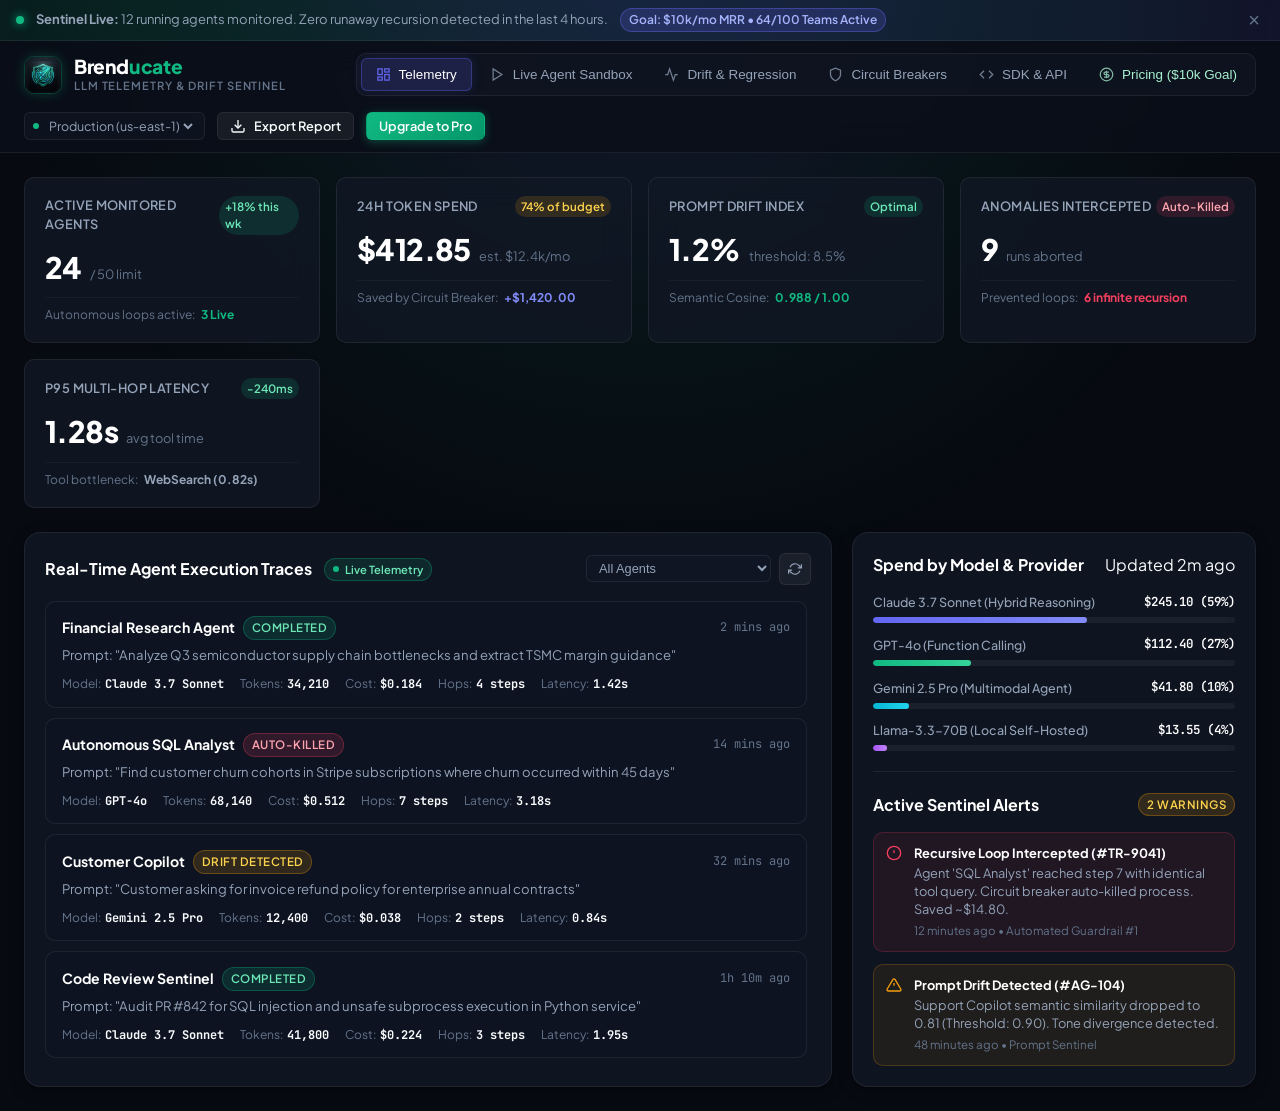
==== commit b53cca49: "feat: complete rebrand across website, API, dashboard, and cloud blueprints to Brenducate" ====
--- a/index.html
+++ b/index.html
@@ -3,7 +3,7 @@
 <head>
   <meta charset="UTF-8">
   <meta name="viewport" content="width=device-width, initial-scale=1.0">
-  <title>AgentPulse Ops | Autonomous AI Agent Telemetry & Cost Sentinel</title>
+  <title>Brenducate | Autonomous AI Agent Telemetry & Cost Sentinel</title>
   <meta name="description" content="Production observability, prompt drift detection, and automated circuit-breaker guardrails for LLM agents. Protect your AI budget and maintain reliability.">
   <link rel="preconnect" href="https://fonts.googleapis.com">
   <link rel="preconnect" href="https://fonts.gstatic.com" crossorigin>
@@ -26,11 +26,11 @@
     <div class="header-container">
       <div class="brand-block">
         <div class="brand-logo-wrap">
-          <img src="assets/logo.jpg" alt="AgentPulse Logo" class="brand-logo-img" width="38" height="38">
+          <img src="assets/logo.jpg" alt="Brenducate Logo" class="brand-logo-img" width="38" height="38">
           <div class="logo-glow"></div>
         </div>
         <div class="brand-text">
-          <h1 class="brand-title">AgentPulse<span class="brand-accent">Ops</span></h1>
+          <h1 class="brand-title">Brend<span class="brand-accent">ucate</span></h1>
           <span class="brand-tagline">LLM Telemetry & Drift Sentinel</span>
         </div>
       </div>
@@ -475,7 +475,7 @@
     <section class="tab-pane" id="pane-guardrails" role="tabpanel" aria-labelledby="tab-guardrails">
       <div class="section-intro">
         <h2>Autonomous Circuit Breakers & Budget Kill-Switches</h2>
-        <p>Hard boundaries for autonomous agents. If an agent loops recursively or spends more than your limit, AgentPulse kills the execution in &lt;10ms.</p>
+        <p>Hard boundaries for autonomous agents. If an agent loops recursively or spends more than your limit, Brenducate kills the execution in &lt;10ms.</p>
       </div>
 
       <div class="guardrails-grid">
@@ -612,7 +612,7 @@
     <section class="tab-pane" id="pane-integrations" role="tabpanel" aria-labelledby="tab-integrations">
       <div class="section-intro">
         <h2>1-Line SDK Drop-in & Webhook Integrations</h2>
-        <p>Integrate AgentPulse with any agent framework in under 2 minutes. Native wrappers for LangChain, LlamaIndex, CrewAI, AutoGen, and raw OpenAI / Anthropic clients.</p>
+        <p>Integrate Brenducate with any agent framework in under 2 minutes. Native wrappers for LangChain, LlamaIndex, CrewAI, AutoGen, and raw OpenAI / Anthropic clients.</p>
       </div>
 
       <div class="integrations-layout">
@@ -632,11 +632,11 @@
             </button>
           </div>
 
-          <pre class="code-block" id="sdkCodeDisplay"><code class="language-python"># pip install agentpulse-sdk
-from agentpulse import AgentPulse, CircuitBreaker
+          <pre class="code-block" id="sdkCodeDisplay"><code class="language-python"># pip install brenducate-sdk
+from brenducate import Brenducate, CircuitBreaker
 
 # 1. Initialize sentinel with your telemetry key
-sentinel = AgentPulse(
+sentinel = Brenducate(
     api_key="ap_live_7x90e8c201a4e5f98",
     environment="production"
 )
@@ -763,7 +763,7 @@
       <!-- Micro-SaaS Business Calculator -->
       <div class="card roi-calculator-card">
         <h3 class="card-title">Token Waste & ROI Calculator</h3>
-        <p class="text-muted text-sm">See how much money AgentPulse saves an AI engineering team compared to rogue token loops.</p>
+        <p class="text-muted text-sm">See how much money Brenducate saves an AI engineering team compared to rogue token loops.</p>
         
         <div class="calc-grid">
           <div class="calc-input-col">
@@ -788,7 +788,7 @@
             <div class="calc-result-box">
               <span class="calc-result-label">Wasted Token Cost Prevented:</span>
               <div class="calc-result-number text-emerald" id="calcSavedDollars">$1,728 / mo</div>
-              <p class="calc-result-sub">AgentPulse Pro ($99/mo) gives you a <strong>1,745% ROI</strong> on day one by intercepting runaway loops.</p>
+              <p class="calc-result-sub">Brenducate Pro ($99/mo) gives you a <strong>1,745% ROI</strong> on day one by intercepting runaway loops.</p>
               <button class="btn btn-primary" id="calcUpgradeBtn">Lock in Your Savings</button>
             </div>
           </div>
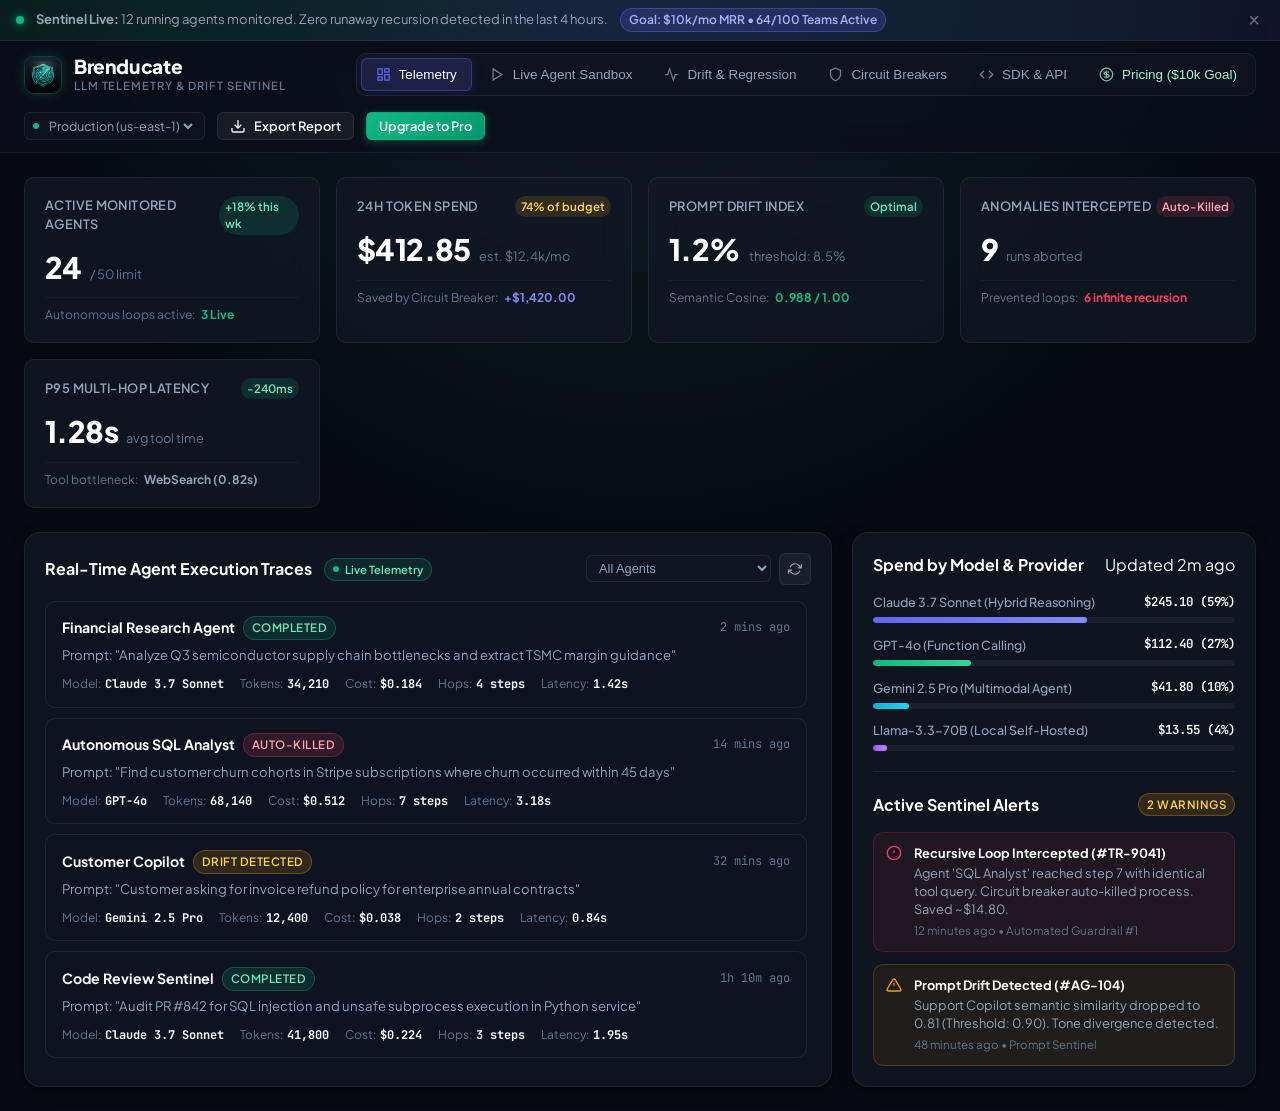
==== commit 7d701ec0: "style: make Brenducate brand title all white" ====
--- a/index.html
+++ b/index.html
@@ -30,7 +30,7 @@
           <div class="logo-glow"></div>
         </div>
         <div class="brand-text">
-          <h1 class="brand-title">Brend<span class="brand-accent">ucate</span></h1>
+          <h1 class="brand-title">Brenducate</h1>
           <span class="brand-tagline">LLM Telemetry & Drift Sentinel</span>
         </div>
       </div>
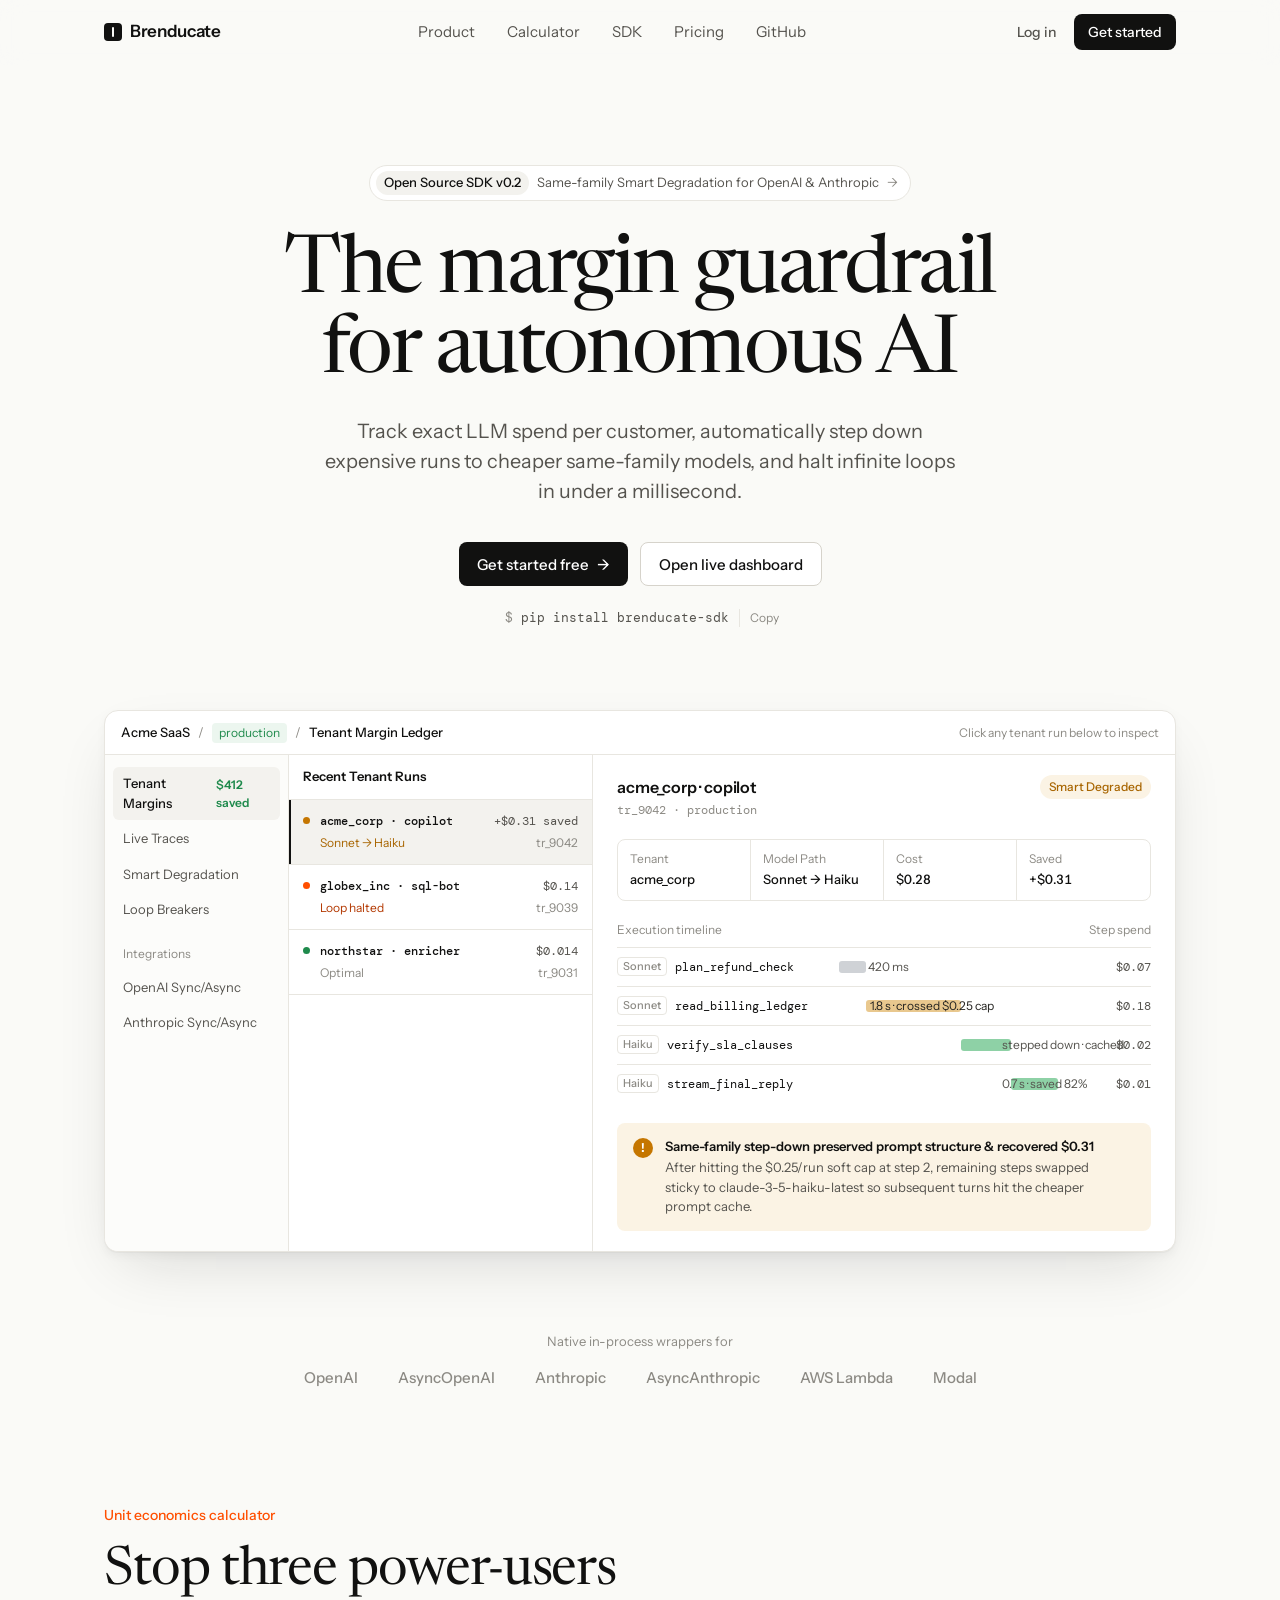
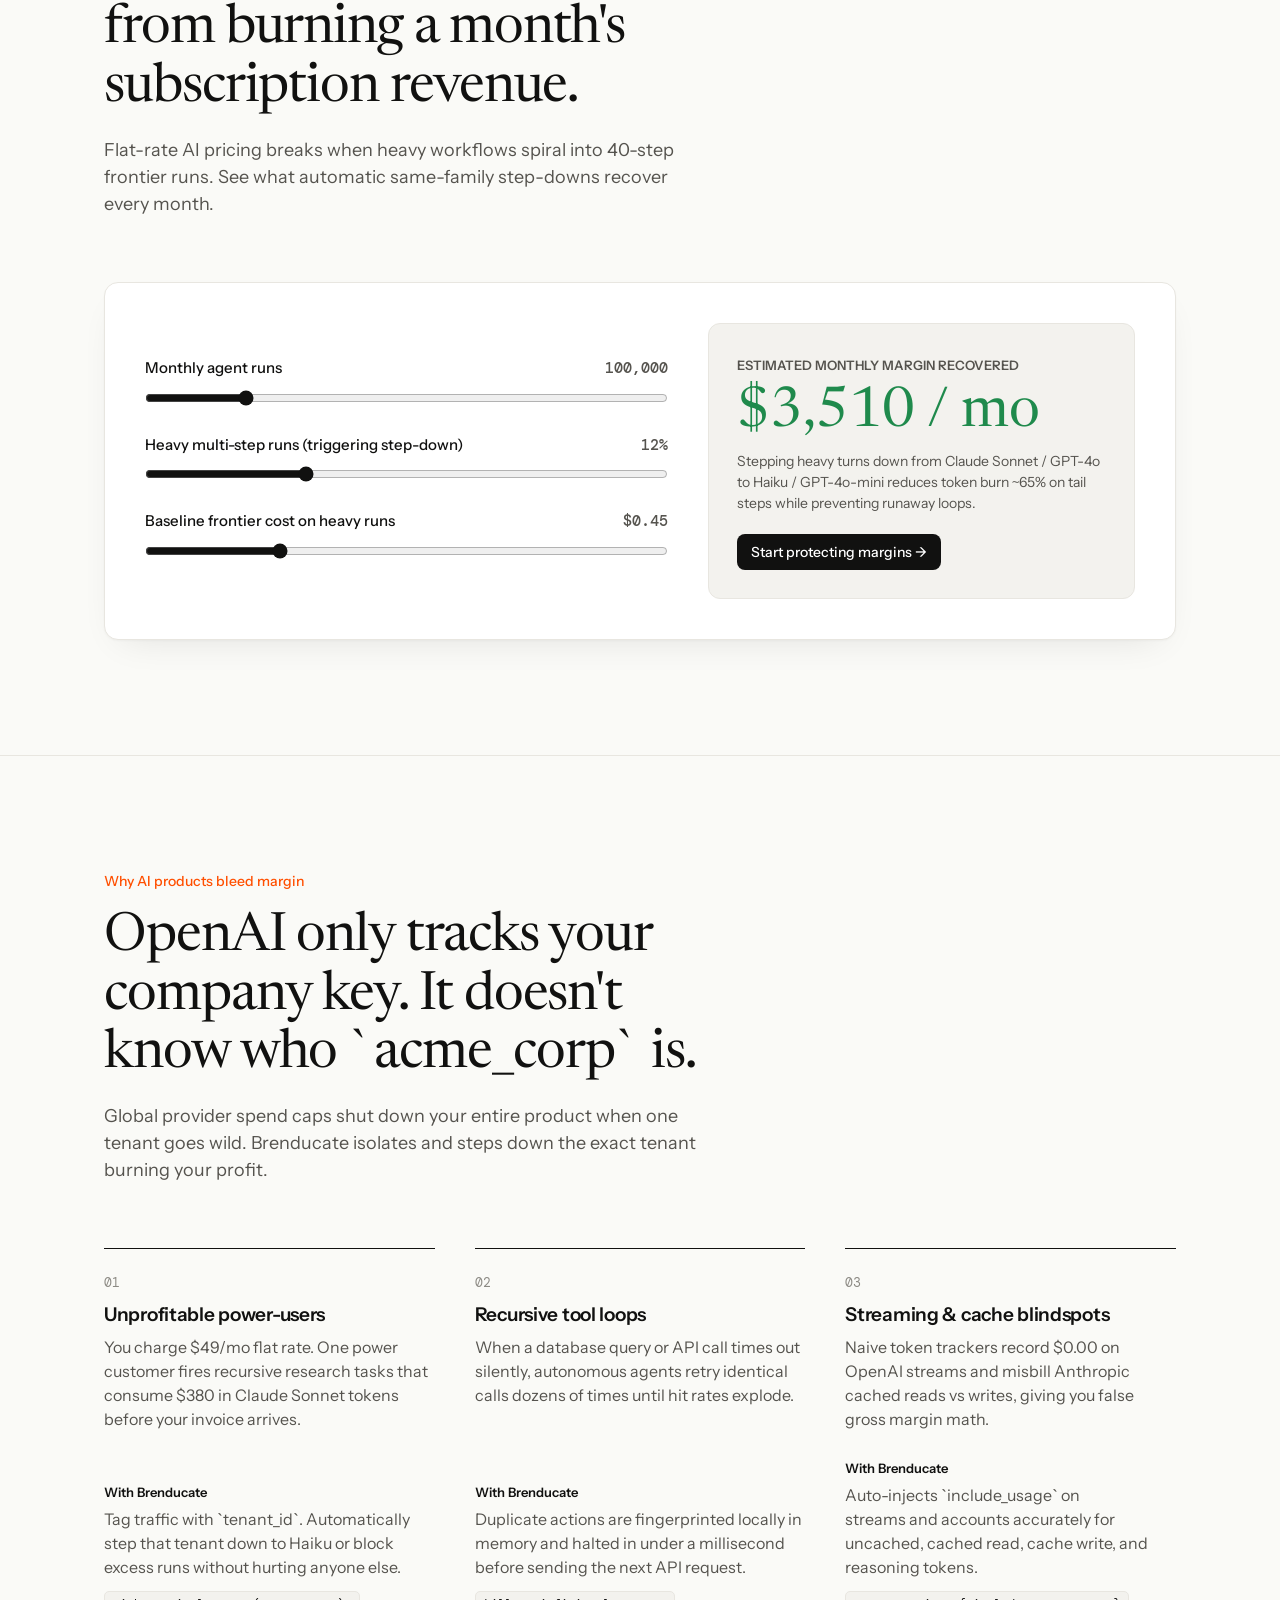
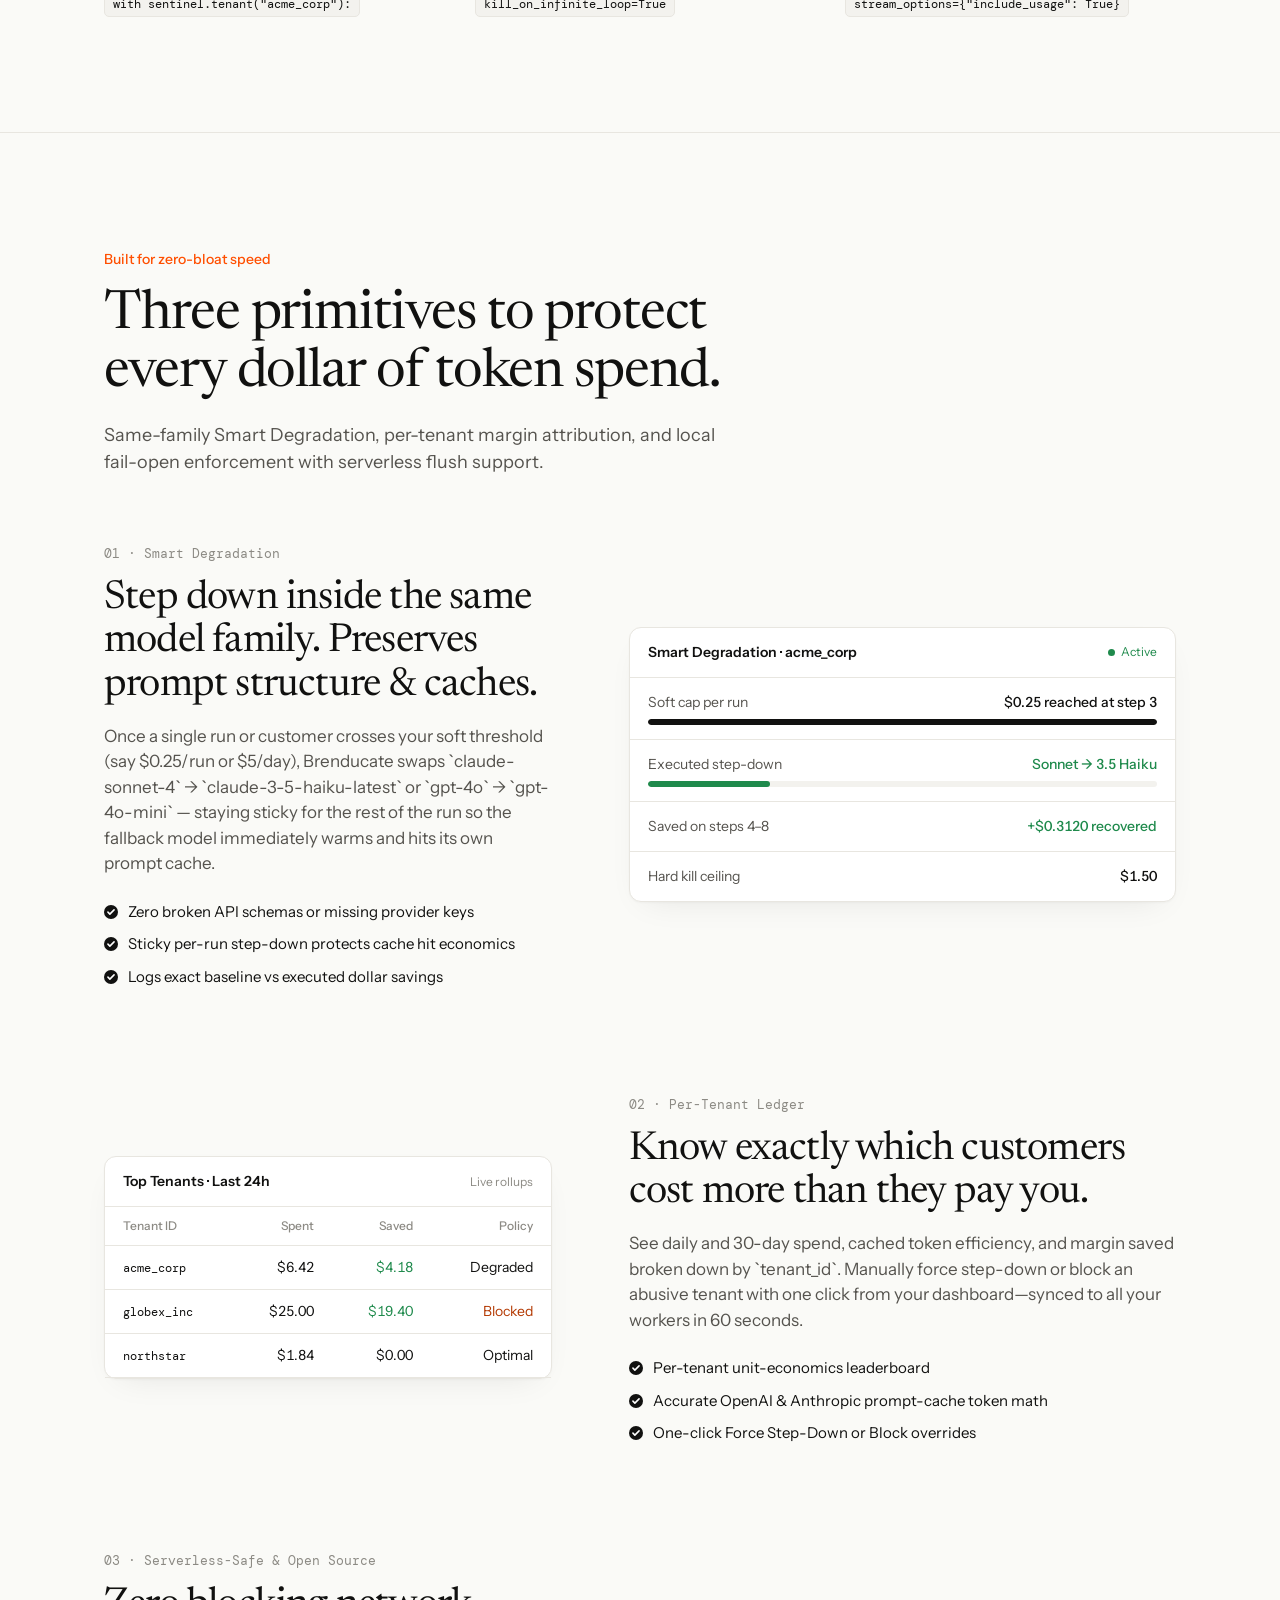
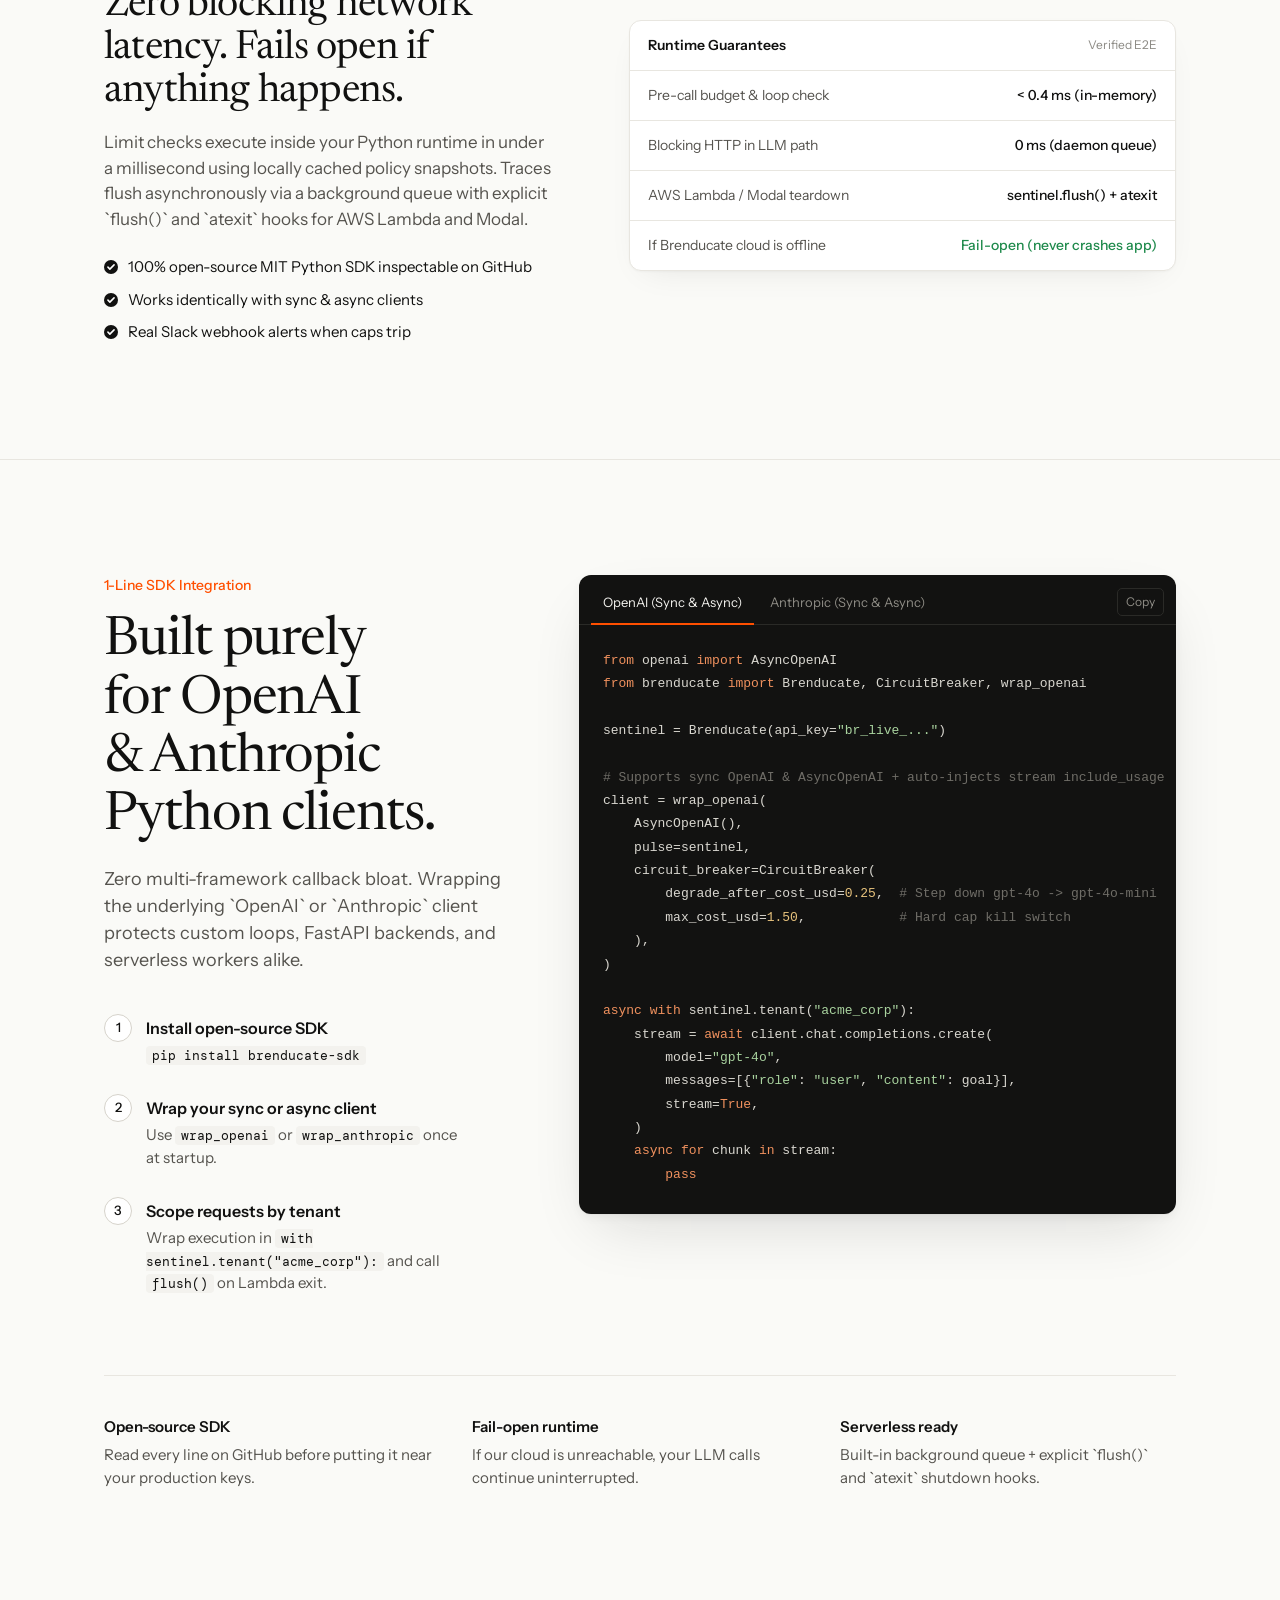
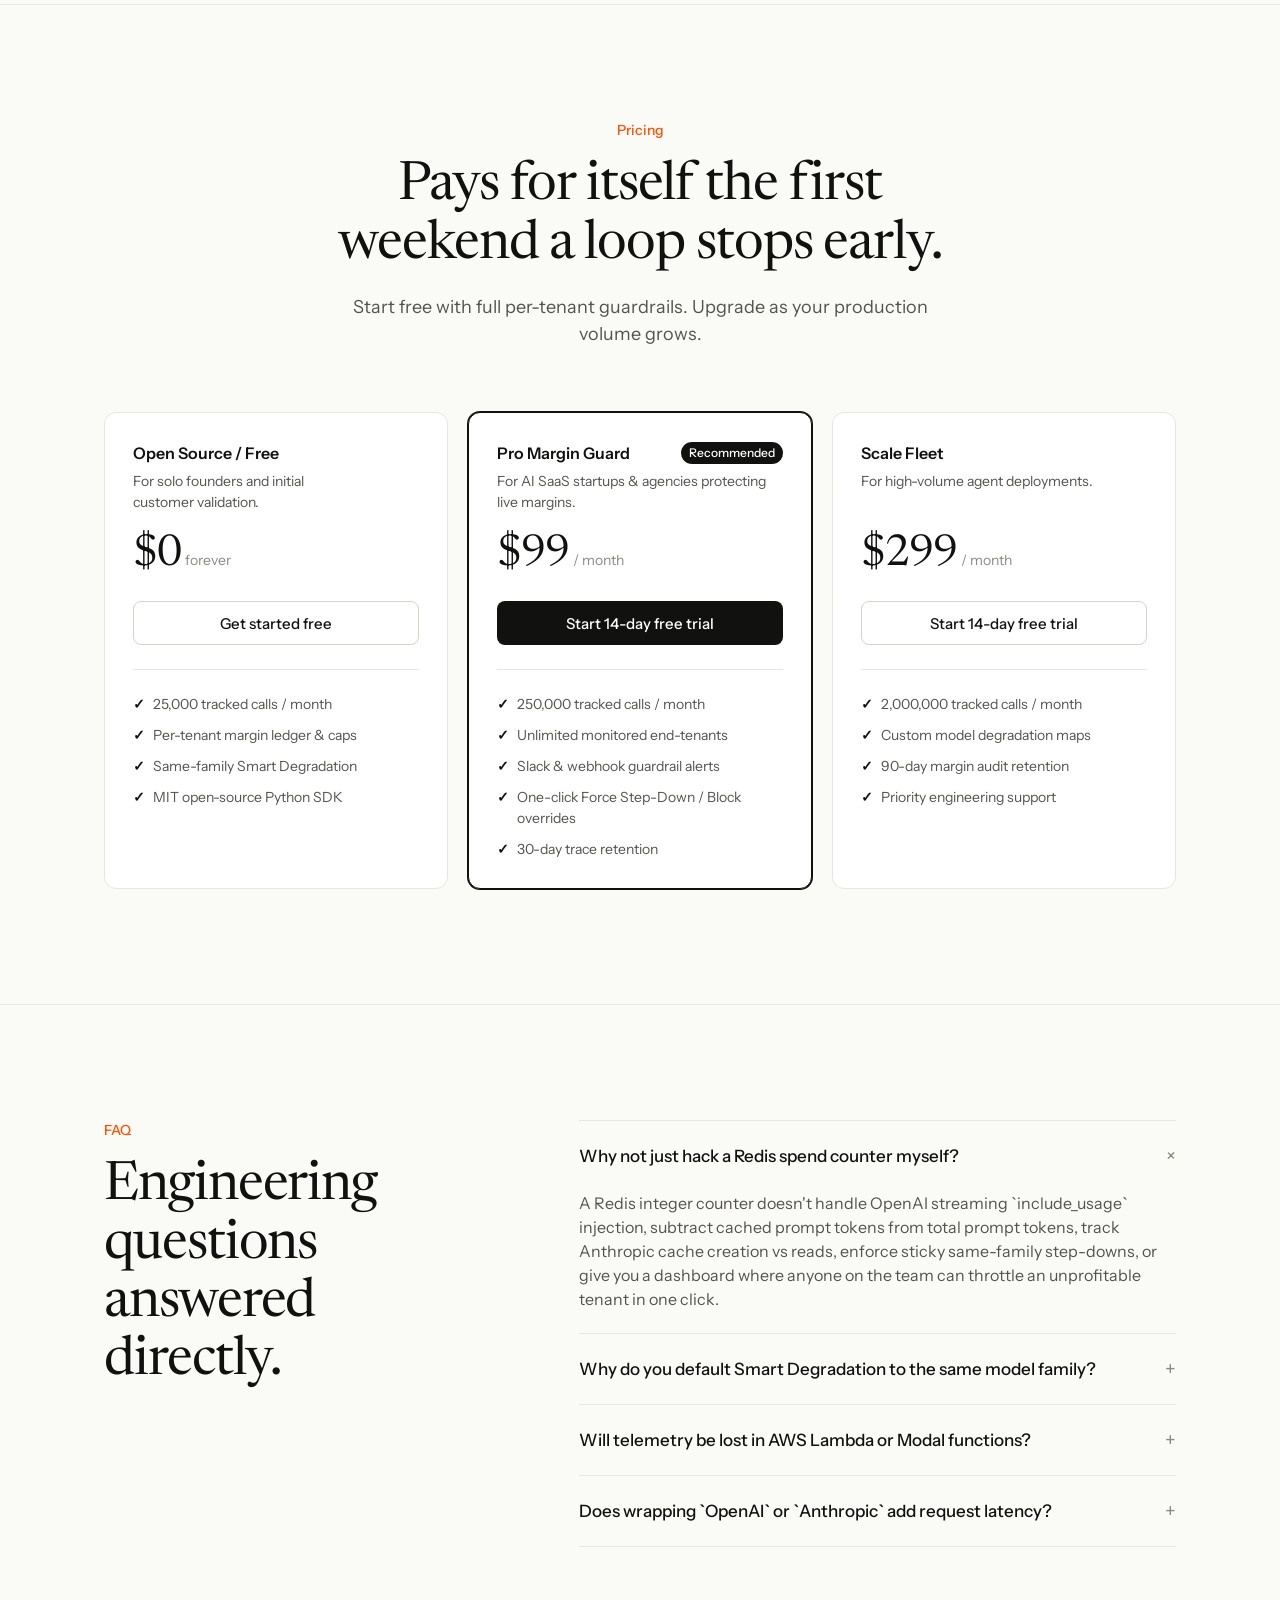
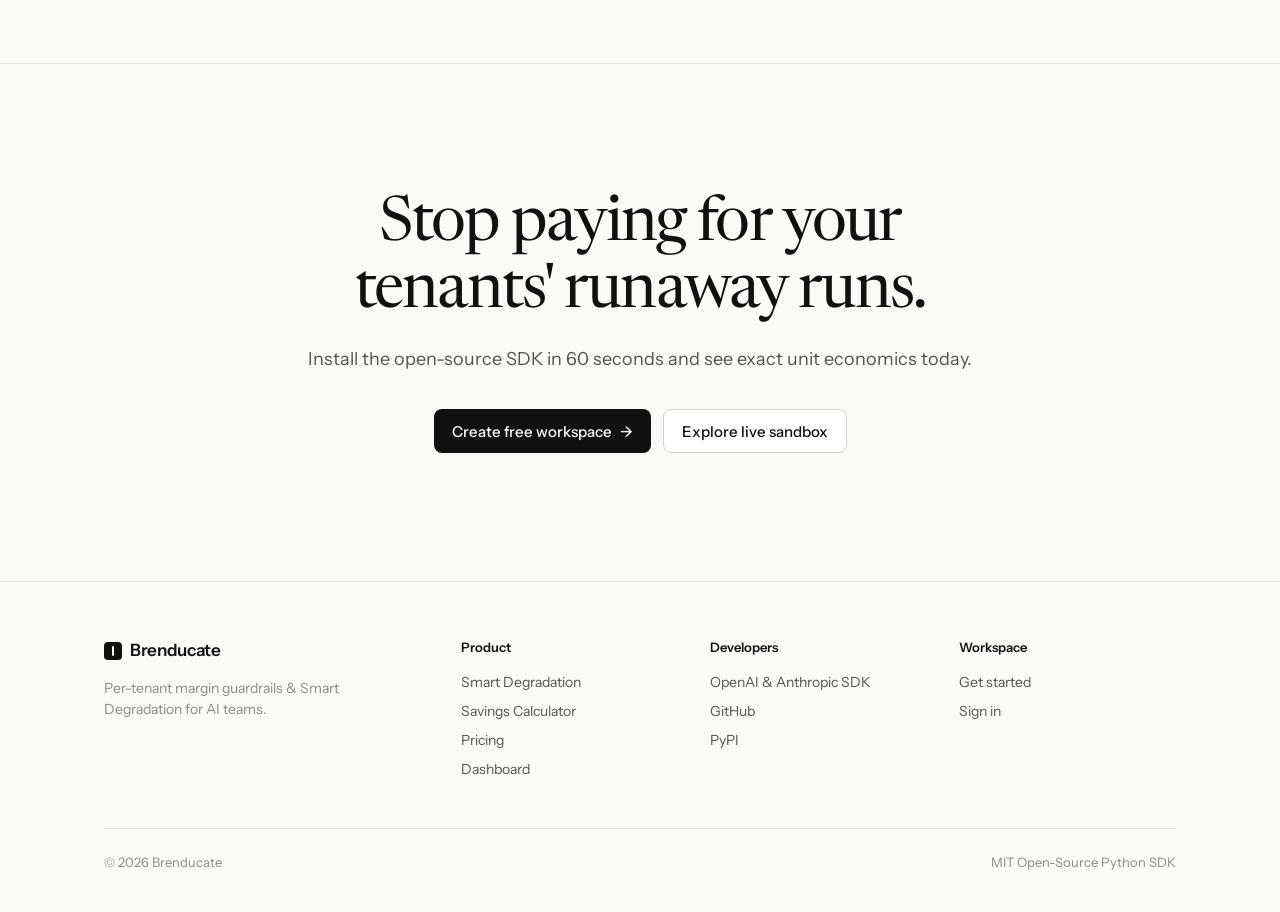
==== commit 7189a765: "feat: per-tenant margin guardrails, smart degradation, and multi-tenant postgres schema" ====
--- a/index.html
+++ b/index.html
@@ -3,874 +3,1050 @@
 <head>
   <meta charset="UTF-8">
   <meta name="viewport" content="width=device-width, initial-scale=1.0">
-  <title>Brenducate | Autonomous AI Agent Telemetry & Cost Sentinel</title>
-  <meta name="description" content="Production observability, prompt drift detection, and automated circuit-breaker guardrails for LLM agents. Protect your AI budget and maintain reliability.">
+  <title>Brenducate — The margin guardrail for autonomous AI</title>
+  <meta name="description" content="Per-tenant LLM budget guardrails, same-family Smart Degradation, and sub-millisecond loop interception for OpenAI and Anthropic agents.">
   <link rel="preconnect" href="https://fonts.googleapis.com">
   <link rel="preconnect" href="https://fonts.gstatic.com" crossorigin>
-  <link href="https://fonts.googleapis.com/css2?family=Plus+Jakarta+Sans:wght@300;400;500;600;700;800&family=JetBrains+Mono:wght@400;500;600&display=swap" rel="stylesheet">
-  <link rel="stylesheet" href="styles.css">
+  <link href="https://fonts.googleapis.com/css2?family=DM+Mono:wght@400;500&family=Instrument+Sans:wght@400;500;600&family=Newsreader:ital,opsz,wght@0,6..72,400;0,6..72,500;1,6..72,400&display=swap" rel="stylesheet">
+  <style>
+    :root {
+      color-scheme: light;
+      --bg: #fafaf7;
+      --surface: #ffffff;
+      --subtle: #f3f2ee;
+      --line: #e8e6e0;
+      --line-strong: #d6d3cb;
+      --ink: #111110;
+      --ink-2: #55534e;
+      --ink-3: #8c8a84;
+      --accent: #ff4f00;
+      --accent-soft: #fff1ea;
+      --accent-ink: #b33800;
+      --ok: #1f8a4c;
+      --ok-soft: #ecf6ef;
+      --warn: #a86500;
+      --warn-soft: #fbf3e4;
+      --code-bg: #121211;
+      --code-line: #2a2a27;
+
+      --serif: 'Newsreader', Georgia, serif;
+      --sans: 'Instrument Sans', -apple-system, BlinkMacSystemFont, 'Segoe UI', sans-serif;
+      --mono: 'DM Mono', ui-monospace, SFMono-Regular, Menlo, monospace;
+
+      --max: 72rem;
+      --gutter: clamp(1.25rem, 4vw, 2.5rem);
+      --shadow-window:
+        0 1px 1px rgba(17, 17, 16, 0.03),
+        0 4px 10px rgba(17, 17, 16, 0.04),
+        0 24px 60px -20px rgba(17, 17, 16, 0.16);
+    }
+
+    ::selection { background: rgba(255, 79, 0, 0.16); color: var(--ink); }
+    *, *::before, *::after { box-sizing: border-box; margin: 0; padding: 0; }
+    html { scroll-behavior: smooth; }
+
+    body {
+      font-family: var(--sans);
+      font-size: 1rem;
+      line-height: 1.5;
+      color: var(--ink);
+      background: var(--bg);
+      -webkit-font-smoothing: antialiased;
+      overflow-x: clip;
+    }
+
+    a { color: inherit; text-decoration: none; }
+    button { font: inherit; color: inherit; background: none; border: 0; cursor: pointer; }
+    .container { max-width: var(--max); margin-inline: auto; padding-inline: var(--gutter); }
+
+    h1, h2, h3 {
+      font-family: var(--serif);
+      font-weight: 400;
+      letter-spacing: -0.02em;
+      line-height: 1.08;
+      text-wrap: balance;
+    }
+    p { text-wrap: pretty; }
+    .tabular { font-variant-numeric: tabular-nums; }
+    :focus-visible { outline: 2px solid var(--accent); outline-offset: 2px; border-radius: 4px; }
+
+    /* Buttons */
+    .btn {
+      display: inline-flex;
+      align-items: center;
+      gap: 0.5rem;
+      height: 2.75rem;
+      padding-inline: 1.125rem;
+      border-radius: 8px;
+      font-size: 0.9375rem;
+      font-weight: 500;
+      line-height: 1;
+      white-space: nowrap;
+      transition: background-color 150ms ease, border-color 150ms ease, transform 100ms ease;
+    }
+    .btn:active { transform: translateY(1px); }
+    .btn-sm { height: 2.25rem; padding-inline: 0.875rem; font-size: 0.875rem; }
+    .btn-primary { background: var(--ink); color: #fff; }
+    .btn-primary:hover { background: #2b2b29; }
+    .btn-primary .arrow { transition: transform 150ms ease; }
+    .btn-primary:hover .arrow { transform: translateX(2px); }
+    .btn-secondary { background: var(--surface); border: 1px solid var(--line-strong); color: var(--ink); }
+    .btn-secondary:hover { border-color: var(--ink-3); }
+    .btn-ghost { color: var(--ink-2); }
+    .btn-ghost:hover { color: var(--ink); }
+
+    .pip {
+      display: inline-flex;
+      align-items: center;
+      gap: 0.625rem;
+      font-family: var(--mono);
+      font-size: 0.8125rem;
+      color: var(--ink-2);
+      padding: 0.375rem 0.5rem 0.375rem 0.75rem;
+      border-radius: 6px;
+      transition: background-color 150ms ease;
+    }
+    .pip:hover { background: var(--subtle); }
+    .pip .dollar { color: var(--ink-3); }
+    .pip .copy-label {
+      font-family: var(--sans);
+      font-size: 0.75rem;
+      color: var(--ink-3);
+      padding-inline-start: 0.625rem;
+      border-inline-start: 1px solid var(--line);
+    }
+    .pip.copied .copy-label { color: var(--ok); }
+
+    /* Nav */
+    .nav {
+      position: sticky;
+      top: 0;
+      z-index: 50;
+      background: rgba(250, 250, 247, 0.85);
+      backdrop-filter: saturate(140%) blur(12px);
+      -webkit-backdrop-filter: saturate(140%) blur(12px);
+      border-bottom: 1px solid transparent;
+      transition: border-color 200ms ease;
+    }
+    .nav.scrolled { border-bottom-color: var(--line); }
+    .nav-inner { display: flex; align-items: center; justify-content: space-between; height: 4rem; gap: 2rem; }
+    .wordmark { display: inline-flex; align-items: center; gap: 0.5rem; font-weight: 600; font-size: 1.0625rem; letter-spacing: -0.02em; }
+    .mark { width: 1.125rem; height: 1.125rem; border-radius: 4px; background: var(--ink); position: relative; }
+    .mark::after { content: ''; position: absolute; left: 50%; top: 22%; bottom: 22%; width: 2px; margin-left: -1px; background: var(--bg); border-radius: 1px; }
+    .nav-links { display: flex; gap: 2rem; font-size: 0.9375rem; color: var(--ink-2); }
+    .nav-links a:hover { color: var(--ink); }
+    .nav-actions { display: flex; align-items: center; gap: 0.25rem; }
+    @media (max-width: 52rem) { .nav-links, .nav-actions .btn-ghost { display: none; } }
+
+    /* Hero */
+    .hero { padding-block: clamp(4rem, 9vw, 6.25rem) 0; text-align: center; }
+    .announce {
+      display: inline-flex;
+      align-items: center;
+      gap: 0.5rem;
+      font-size: 0.8125rem;
+      color: var(--ink-2);
+      padding: 0.3125rem 0.75rem 0.3125rem 0.375rem;
+      border: 1px solid var(--line);
+      border-radius: 999px;
+      background: var(--surface);
+      margin-bottom: 2rem;
+    }
+    .announce .tag { font-weight: 500; color: var(--ink); background: var(--subtle); padding: 0.125rem 0.5rem; border-radius: 999px; }
+    .announce .chev { color: var(--ink-3); }
+    .hero h1 {
+      font-size: clamp(3rem, 1.5rem + 4.4vw, 5.25rem);
+      line-height: 1;
+      letter-spacing: -0.03em;
+      max-width: 15ch;
+      margin-inline: auto;
+    }
+    .hero-sub {
+      font-size: clamp(1.0625rem, 1rem + 0.3vw, 1.25rem);
+      color: var(--ink-2);
+      max-width: 40rem;
+      margin: 1.5rem auto 0;
+    }
+    .hero-ctas { display: flex; justify-content: center; flex-wrap: wrap; gap: 0.75rem; margin-top: 2.25rem; }
+    .hero-pip { margin-top: 1rem; }
+
+    /* Hero Interactive Product Window */
+    .window-wrap { position: relative; margin-top: clamp(3.5rem, 7vw, 4.75rem); container-type: inline-size; container-name: win; text-align: start; }
+    .window {
+      background: var(--surface);
+      border: 1px solid var(--line);
+      border-radius: 14px;
+      box-shadow: var(--shadow-window);
+      overflow: hidden;
+      font-size: 0.8125rem;
+    }
+    .win-top { display: flex; align-items: center; justify-content: space-between; gap: 1rem; height: 2.75rem; padding-inline: 1rem; border-bottom: 1px solid var(--line); }
+    .crumbs { display: flex; align-items: center; gap: 0.5rem; color: var(--ink-3); white-space: nowrap; }
+    .crumbs strong { color: var(--ink); font-weight: 500; }
+    .env { font-size: 0.75rem; color: var(--ok); background: var(--ok-soft); padding: 0.0625rem 0.4375rem; border-radius: 4px; }
+    .win-body { display: grid; grid-template-columns: 11.5rem 19rem 1fr; min-height: 31rem; }
+
+    .side { border-right: 1px solid var(--line); padding: 0.75rem 0.5rem; display: flex; flex-direction: column; gap: 0.125rem; background: #fcfcfa; }
+    .side-item { display: flex; align-items: center; gap: 0.625rem; padding: 0.4375rem 0.625rem; border-radius: 6px; color: var(--ink-2); }
+    .side-item.active { background: var(--subtle); color: var(--ink); font-weight: 500; }
+    .side-item .count { margin-left: auto; font-size: 0.75rem; color: var(--ok); font-weight: 600; }
+    .side-label { font-size: 0.75rem; color: var(--ink-3); padding: 1rem 0.625rem 0.375rem; }
+
+    .list { border-right: 1px solid var(--line); display: flex; flex-direction: column; }
+    .list-head { display: flex; align-items: center; justify-content: space-between; padding: 0.75rem 0.875rem; border-bottom: 1px solid var(--line); }
+    .list-head h4 { font-family: var(--sans); font-size: 0.8125rem; font-weight: 600; }
+    .trace-row {
+      display: grid;
+      grid-template-columns: auto 1fr auto;
+      align-items: center;
+      gap: 0.25rem 0.625rem;
+      width: 100%;
+      text-align: left;
+      padding: 0.75rem 0.875rem;
+      border-bottom: 1px solid var(--line);
+      transition: background-color 120ms ease;
+    }
+    .trace-row:hover { background: #fbfbf9; }
+    .trace-row.selected { background: var(--subtle); box-shadow: inset 2px 0 0 var(--ink); }
+    .dot { width: 0.4375rem; height: 0.4375rem; border-radius: 50%; }
+    .dot.halt { background: var(--accent); }
+    .dot.warn { background: #c57600; }
+    .dot.ok { background: var(--ok); }
+    .trace-name { font-weight: 500; color: var(--ink); font-family: var(--mono); font-size: 0.75rem; }
+    .trace-cost { font-family: var(--mono); font-size: 0.75rem; color: var(--ink-2); }
+    .trace-meta { grid-column: 2 / 4; display: flex; justify-content: space-between; font-size: 0.75rem; color: var(--ink-3); }
+    .trace-meta .halt { color: var(--accent-ink); }
+    .trace-meta .warn { color: var(--warn); }
+
+    .detail { padding: 1.25rem 1.5rem; display: flex; flex-direction: column; gap: 1.25rem; min-width: 0; }
+    .detail-head { display: flex; align-items: flex-start; justify-content: space-between; gap: 1rem; }
+    .detail-title { font-family: var(--sans); font-size: 1rem; font-weight: 600; letter-spacing: -0.01em; }
+    .detail-id { font-family: var(--mono); font-size: 0.75rem; color: var(--ink-3); margin-top: 0.125rem; }
+    .badge { display: inline-flex; align-items: center; gap: 0.375rem; font-size: 0.75rem; font-weight: 500; padding: 0.1875rem 0.5625rem; border-radius: 999px; white-space: nowrap; }
+    .badge.halt { color: var(--accent-ink); background: var(--accent-soft); }
+    .badge.warn { color: var(--warn); background: var(--warn-soft); }
+    .badge.ok { color: var(--ok); background: var(--ok-soft); }
+    .meta-grid { display: grid; grid-template-columns: repeat(4, minmax(0, 1fr)); border: 1px solid var(--line); border-radius: 8px; }
+    .meta-cell { padding: 0.625rem 0.75rem; border-right: 1px solid var(--line); }
+    .meta-cell:last-child { border-right: 0; }
+    .meta-cell span { display: block; font-size: 0.75rem; color: var(--ink-3); }
+    .meta-cell strong { display: block; font-weight: 500; margin-top: 0.125rem; font-variant-numeric: tabular-nums; }
+
+    .timeline-head { display: flex; justify-content: space-between; font-size: 0.75rem; color: var(--ink-3); margin-bottom: 0.5rem; }
+    .step { display: grid; grid-template-columns: minmax(0, 13rem) 1fr 4.5rem; align-items: center; gap: 0.875rem; padding-block: 0.5rem; border-top: 1px solid var(--line); }
+    .step-label { display: flex; align-items: center; gap: 0.5rem; min-width: 0; }
+    .kind { font-size: 0.6875rem; font-weight: 500; color: var(--ink-3); border: 1px solid var(--line); border-radius: 4px; padding: 0 0.3125rem; flex-shrink: 0; }
+    .step-name { font-family: var(--mono); font-size: 0.75rem; white-space: nowrap; overflow: hidden; text-overflow: ellipsis; }
+    .track { position: relative; height: 1.375rem; }
+    .bar { position: absolute; top: 0.3125rem; height: 0.75rem; border-radius: 3px; background: #cfd2d6; min-width: 3px; }
+    .bar.warn { background: #e9c88e; }
+    .bar.halt { background: var(--accent); }
+    .bar.ok { background: #8ed1a6; }
+    .bar-note { position: absolute; top: 0.125rem; font-size: 0.75rem; color: var(--ink-2); white-space: nowrap; }
+    .bar-note.halt { color: var(--accent-ink); font-weight: 500; }
+    .step-cost { font-family: var(--mono); font-size: 0.75rem; color: var(--ink-2); text-align: right; }
+
+    .callout { display: flex; gap: 0.75rem; padding: 0.875rem 1rem; border-radius: 8px; }
+    .callout.halt { background: var(--accent-soft); }
+    .callout.warn { background: var(--warn-soft); }
+    .callout.ok { background: var(--ok-soft); }
+    .callout-icon { width: 1.25rem; height: 1.25rem; border-radius: 50%; display: grid; place-items: center; font-size: 0.75rem; font-weight: 700; color: #fff; flex-shrink: 0; margin-top: 0.0625rem; }
+    .callout.halt .callout-icon { background: var(--accent); }
+    .callout.warn .callout-icon { background: #c57600; }
+    .callout.ok .callout-icon { background: var(--ok); }
+    .callout strong { display: block; font-weight: 600; }
+    .callout p { color: var(--ink-2); margin-top: 0.125rem; }
+
+    @container win (max-width: 62rem) {
+      .win-body { grid-template-columns: 17rem 1fr; }
+      .side { display: none; }
+    }
+    @container win (max-width: 44rem) {
+      .win-body { grid-template-columns: 1fr; }
+      .list { display: none; }
+      .meta-grid { grid-template-columns: repeat(2, minmax(0, 1fr)); }
+      .meta-cell:nth-child(2) { border-right: 0; }
+      .meta-cell:nth-child(-n+2) { border-bottom: 1px solid var(--line); }
+      .step { grid-template-columns: minmax(0, 9rem) 1fr 3.5rem; }
+    }
+
+    .stack-row { margin-top: clamp(3.5rem, 7vw, 5rem); display: flex; flex-wrap: wrap; justify-content: center; align-items: center; gap: 0.75rem 2.5rem; color: var(--ink-3); font-size: 0.9375rem; font-weight: 500; }
+    .stack-row .label { width: 100%; text-align: center; font-size: 0.8125rem; font-weight: 400; margin-bottom: 0.25rem; }
+
+    /* Sections */
+    .section { padding-block: clamp(5rem, 9vw, 7.5rem); }
+    .section + .section { border-top: 1px solid var(--line); }
+    .eyebrow { display: block; font-size: 0.875rem; font-weight: 500; color: var(--accent); margin-bottom: 1rem; }
+    .section-head { max-width: 44rem; margin-bottom: clamp(2.5rem, 5vw, 4rem); }
+    .section-head.center { margin-inline: auto; text-align: center; }
+    .section-head h2 { font-size: clamp(2.25rem, 1.4rem + 2.5vw, 3.375rem); }
+    .section-head p { font-size: 1.125rem; color: var(--ink-2); margin-top: 1.25rem; max-width: 39rem; }
+    .section-head.center p { margin-inline: auto; }
+
+    /* Interactive Calculator */
+    .calc-card {
+      background: var(--surface);
+      border: 1px solid var(--line);
+      border-radius: 14px;
+      padding: clamp(1.5rem, 4vw, 2.5rem);
+      box-shadow: 0 1px 2px rgba(17, 17, 16, 0.03), 0 14px 36px -18px rgba(17, 17, 16, 0.12);
+      display: grid;
+      grid-template-columns: 1.1fr 0.9fr;
+      gap: 2.5rem;
+      align-items: center;
+    }
+    @media (max-width: 52rem) { .calc-card { grid-template-columns: 1fr; } }
+    .slider-group { display: flex; flex-direction: column; gap: 1.375rem; }
+    .slider-row label { display: flex; justify-content: space-between; font-size: 0.9375rem; font-weight: 500; margin-bottom: 0.5rem; }
+    .slider-row label span:last-child { font-family: var(--mono); color: var(--ink-2); }
+    .slider-row input[type="range"] { width: 100%; accent-color: var(--ink); cursor: pointer; }
+    .calc-output {
+      background: var(--subtle);
+      border: 1px solid var(--line);
+      border-radius: 12px;
+      padding: 1.75rem;
+    }
+    .calc-output .out-num {
+      font-family: var(--serif);
+      font-size: clamp(2.5rem, 2rem + 2vw, 3.5rem);
+      color: var(--ok);
+      line-height: 1.05;
+      margin: 0.5rem 0;
+    }
+
+    /* Failure Modes */
+    .modes { display: grid; grid-template-columns: repeat(3, minmax(0, 1fr)); gap: 2.5rem; }
+    .mode { border-top: 1px solid var(--ink); padding-top: 1.5rem; display: flex; flex-direction: column; }
+    .num { font-family: var(--mono); font-size: 0.8125rem; color: var(--ink-3); }
+    .mode h3 { font-family: var(--sans); font-size: 1.1875rem; font-weight: 600; letter-spacing: -0.015em; margin: 0.75rem 0 0.625rem; }
+    .mode > p { color: var(--ink-2); }
+    .mode-fix { margin-top: auto; padding-top: 1.5rem; }
+    .mode-fix .label { font-size: 0.8125rem; font-weight: 600; color: var(--ink); }
+    .mode-fix p { color: var(--ink-2); margin-top: 0.25rem; }
+    .chip { display: inline-block; margin-top: 0.75rem; font-family: var(--mono); font-size: 0.75rem; color: var(--ink); background: var(--subtle); border: 1px solid var(--line); border-radius: 5px; padding: 0.1875rem 0.5rem; }
+    @media (max-width: 54rem) { .modes { grid-template-columns: 1fr; gap: 2.5rem; } .mode-fix { margin-top: 0; } }
+
+    /* Platform Pillars */
+    .pillars { display: flex; flex-direction: column; gap: clamp(4.5rem, 8vw, 6.5rem); }
+    .pillar { display: grid; grid-template-columns: minmax(0, 0.9fr) minmax(0, 1.1fr); gap: clamp(2.5rem, 6vw, 5rem); align-items: center; }
+    .pillar.flip .pillar-text { order: 2; }
+    .pillar-tag { font-family: var(--mono); font-size: 0.8125rem; color: var(--ink-3); }
+    .pillar h3 { font-size: clamp(1.875rem, 1.4rem + 1.4vw, 2.5rem); margin: 0.875rem 0 1rem; }
+    .pillar-text > p { color: var(--ink-2); font-size: 1.0625rem; }
+    .ticks { list-style: none; margin-top: 1.5rem; display: flex; flex-direction: column; gap: 0.625rem; }
+    .ticks li { display: flex; gap: 0.625rem; color: var(--ink); font-size: 0.9375rem; }
+    .ticks li::before { content: ''; width: 0.875rem; height: 0.875rem; margin-top: 0.25rem; flex-shrink: 0; border-radius: 50%; background: var(--ink) url("data:image/svg+xml,%3Csvg xmlns='http://www.w3.org/2000/svg' viewBox='0 0 16 16'%3E%3Cpath d='M4.5 8.2l2.2 2.2 4.8-4.8' fill='none' stroke='white' stroke-width='1.8' stroke-linecap='round' stroke-linejoin='round'/%3E%3C/svg%3E") center / 100% no-repeat; }
+    @media (max-width: 54rem) { .pillar { grid-template-columns: 1fr; } .pillar.flip .pillar-text { order: 0; } }
+
+    .card { background: var(--surface); border: 1px solid var(--line); border-radius: 12px; box-shadow: 0 1px 2px rgba(17, 17, 16, 0.03), 0 12px 32px -16px rgba(17, 17, 16, 0.1); font-size: 0.875rem; }
+    .card-head { display: flex; align-items: center; justify-content: space-between; padding: 0.875rem 1.125rem; border-bottom: 1px solid var(--line); }
+    .card-head strong { font-weight: 600; }
+    .card-head span { font-size: 0.75rem; color: var(--ink-3); }
+    .live { display: inline-flex; align-items: center; gap: 0.375rem; color: var(--ok) !important; }
+    .live::before { content: ''; width: 0.4375rem; height: 0.4375rem; border-radius: 50%; background: var(--ok); }
+    .policy-row { display: grid; grid-template-columns: 1fr auto; gap: 0.375rem 1rem; align-items: center; padding: 0.875rem 1.125rem; border-bottom: 1px solid var(--line); }
+    .policy-row:last-child { border-bottom: 0; }
+    .policy-row .k { color: var(--ink-2); }
+    .policy-row .v { font-variant-numeric: tabular-nums; font-weight: 500; }
+    .policy-row .v.halt { color: var(--accent-ink); }
+    .policy-row .v.ok { color: var(--ok); }
+    .meter { grid-column: 1 / -1; height: 0.375rem; background: var(--subtle); border-radius: 999px; overflow: hidden; }
+    .meter i { display: block; height: 100%; background: var(--ink); border-radius: 999px; }
+    .meter i.halt { background: var(--accent); }
+    .meter i.ok { background: var(--ok); }
+
+    .ledger { width: 100%; border-collapse: collapse; font-variant-numeric: tabular-nums; }
+    .ledger th { text-align: left; font-weight: 500; font-size: 0.75rem; color: var(--ink-3); padding: 0.625rem 1.125rem; border-bottom: 1px solid var(--line); }
+    .ledger td { padding: 0.6875rem 1.125rem; border-bottom: 1px solid var(--line); }
+    .ledger td.mono { font-family: var(--mono); font-size: 0.75rem; }
+    .ledger .r { text-align: right; }
+
+    /* Integration */
+    .integrate { display: grid; grid-template-columns: minmax(0, 0.8fr) minmax(0, 1.2fr); gap: clamp(2.5rem, 6vw, 5rem); align-items: start; }
+    .integrate .section-head { margin-bottom: 2.5rem; }
+    .steps { list-style: none; display: flex; flex-direction: column; gap: 1.75rem; }
+    .steps li { display: grid; grid-template-columns: 1.75rem 1fr; gap: 0.875rem; }
+    .step-num { width: 1.75rem; height: 1.75rem; border-radius: 50%; border: 1px solid var(--line-strong); display: grid; place-items: center; font-size: 0.8125rem; font-weight: 500; background: var(--surface); }
+    .steps strong { display: block; font-weight: 600; margin-top: 0.125rem; }
+    .steps p { color: var(--ink-2); margin-top: 0.25rem; font-size: 0.9375rem; }
+    .steps code { font-family: var(--mono); font-size: 0.8125rem; color: var(--ink); background: var(--subtle); padding: 0.0625rem 0.375rem; border-radius: 4px; }
+
+    .code { background: var(--code-bg); border-radius: 12px; overflow: hidden; box-shadow: var(--shadow-window); }
+    .code-tabs { display: flex; align-items: center; gap: 0.25rem; padding: 0.625rem 0.75rem 0; border-bottom: 1px solid var(--code-line); }
+    .code-tab { font-size: 0.8125rem; color: #8f8d86; padding: 0.5rem 0.75rem 0.625rem; border-bottom: 2px solid transparent; margin-bottom: -1px; }
+    .code-tab:hover { color: #d9d7d0; }
+    .code-tab[aria-selected="true"] { color: #f4f3ef; border-bottom-color: var(--accent); }
+    .code-copy { margin-left: auto; margin-bottom: 0.375rem; font-size: 0.75rem; color: #8f8d86; border: 1px solid var(--code-line); border-radius: 5px; padding: 0.25rem 0.5rem; }
+    .code-copy:hover { color: #f4f3ef; }
+    .code pre { padding: 1.5rem 1.5rem 1.75rem; overflow-x: auto; font-family: var(--mono); font-size: 0.8125rem; line-height: 1.72; color: #d9d7d0; }
+    .t-kw { color: #f0915e; }
+    .t-str { color: #a9d39f; }
+    .t-num { color: #e8c37d; }
+    .t-com { color: #6f6d67; }
+    .t-fn { color: #f4f3ef; }
+
+    .assurances { display: grid; grid-template-columns: repeat(3, minmax(0, 1fr)); gap: 2rem; margin-top: clamp(3.5rem, 7vw, 5rem); padding-top: 2.5rem; border-top: 1px solid var(--line); }
+    .assurances strong { display: block; font-weight: 600; font-size: 0.9375rem; }
+    .assurances p { color: var(--ink-2); font-size: 0.9375rem; margin-top: 0.375rem; }
+    @media (max-width: 58rem) { .integrate { grid-template-columns: 1fr; } }
+    @media (max-width: 46rem) { .assurances { grid-template-columns: 1fr; } }
+
+    /* Pricing */
+    .plans { display: grid; grid-template-columns: repeat(3, minmax(0, 1fr)); gap: 1.25rem; align-items: stretch; }
+    .plan { background: var(--surface); border: 1px solid var(--line); border-radius: 12px; padding: 1.75rem; display: flex; flex-direction: column; }
+    .plan.featured { border-color: var(--ink); box-shadow: 0 0 0 1px var(--ink); }
+    .plan-top { display: flex; align-items: center; justify-content: space-between; min-height: 1.5rem; }
+    .plan-name { font-weight: 600; }
+    .plan-flag { font-size: 0.75rem; font-weight: 500; color: var(--surface); background: var(--ink); padding: 0.125rem 0.5rem; border-radius: 999px; }
+    .plan-for { font-size: 0.875rem; color: var(--ink-2); margin-top: 0.375rem; min-height: 2.625rem; }
+    .price { display: flex; align-items: baseline; gap: 0.25rem; margin-top: 1.25rem; }
+    .price strong { font-family: var(--serif); font-weight: 400; font-size: 2.75rem; line-height: 1; letter-spacing: -0.02em; }
+    .price span { color: var(--ink-3); font-size: 0.875rem; }
+    .plan .btn { margin-top: 1.5rem; justify-content: center; width: 100%; }
+    .plan ul { list-style: none; margin-top: 1.5rem; padding-top: 1.5rem; border-top: 1px solid var(--line); display: flex; flex-direction: column; gap: 0.625rem; font-size: 0.875rem; color: var(--ink-2); }
+    .plan li { display: flex; gap: 0.5rem; }
+    .plan li::before { content: '✓'; color: var(--ink); font-weight: 600; flex-shrink: 0; }
+    @media (max-width: 54rem) { .plans { grid-template-columns: 1fr; } }
+
+    /* FAQ */
+    .faq { display: grid; grid-template-columns: minmax(0, 0.8fr) minmax(0, 1.2fr); gap: clamp(2.5rem, 6vw, 5rem); }
+    .faq .section-head { margin-bottom: 0; }
+    .faq-list details { border-bottom: 1px solid var(--line); }
+    .faq-list details:first-child { border-top: 1px solid var(--line); }
+    .faq-list summary { list-style: none; cursor: pointer; display: flex; justify-content: space-between; align-items: center; gap: 1.5rem; padding-block: 1.25rem; font-weight: 500; font-size: 1.0625rem; }
+    .faq-list summary::-webkit-details-marker { display: none; }
+    .faq-list summary::after { content: '+'; font-size: 1.25rem; font-weight: 400; color: var(--ink-3); transition: transform 200ms ease; }
+    .faq-list details[open] summary::after { transform: rotate(45deg); }
+    .faq-list details p { color: var(--ink-2); padding-bottom: 1.375rem; max-width: 60ch; }
+    @media (max-width: 58rem) { .faq { grid-template-columns: 1fr; } }
+
+    /* Footer */
+    .closing { text-align: center; padding-block: clamp(5rem, 10vw, 8rem); border-top: 1px solid var(--line); }
+    .closing h2 { font-size: clamp(2.5rem, 1.5rem + 3vw, 4rem); max-width: 16ch; margin-inline: auto; letter-spacing: -0.03em; }
+    .closing p { color: var(--ink-2); font-size: 1.125rem; margin-top: 1.25rem; }
+    .footer { border-top: 1px solid var(--line); padding-block: 3.5rem 2.5rem; font-size: 0.875rem; }
+    .footer-grid { display: grid; grid-template-columns: 1.5fr repeat(3, 1fr); gap: 2rem; }
+    .footer-grid p { color: var(--ink-3); margin-top: 0.75rem; max-width: 18rem; }
+    .footer h5 { font-size: 0.8125rem; font-weight: 600; margin-bottom: 0.875rem; }
+    .footer ul { list-style: none; display: flex; flex-direction: column; gap: 0.5rem; color: var(--ink-2); }
+    .footer ul a:hover { color: var(--ink); }
+    .footer-bottom { margin-top: 3rem; padding-top: 1.5rem; border-top: 1px solid var(--line); color: var(--ink-3); font-size: 0.8125rem; display: flex; justify-content: space-between; flex-wrap: wrap; gap: 1rem; }
+    @media (max-width: 46rem) { .footer-grid { grid-template-columns: 1fr 1fr; } }
+  </style>
 </head>
-<body class="theme-dark">
-  <!-- Top Banner / Live Alert Indicator -->
-  <aside class="announcement-bar" id="announcementBar" role="region" aria-label="System status alert">
-    <div class="announcement-content">
-      <span class="pulse-indicator-dot"></span>
-      <span class="announcement-text"><strong>Sentinel Live:</strong> 12 running agents monitored. Zero runaway recursion detected in the last 4 hours.</span>
-      <span class="mrr-badge" title="Target: $10,000 MRR (100 teams @ $99/mo)">Goal: $10k/mo MRR • 64/100 Teams Active</span>
-    </div>
-    <button class="banner-close-btn" id="dismissBannerBtn" aria-label="Dismiss banner">&times;</button>
-  </aside>
-
-  <!-- Main Navigation Header -->
-  <header class="app-header">
-    <div class="header-container">
-      <div class="brand-block">
-        <div class="brand-logo-wrap">
-          <img src="assets/logo.jpg" alt="Brenducate Logo" class="brand-logo-img" width="38" height="38">
-          <div class="logo-glow"></div>
-        </div>
-        <div class="brand-text">
-          <h1 class="brand-title">Brenducate</h1>
-          <span class="brand-tagline">LLM Telemetry & Drift Sentinel</span>
-        </div>
-      </div>
-
-      <!-- Navigation Tabs -->
-      <nav class="nav-links" aria-label="Main Navigation">
-        <button class="nav-tab active" data-tab="dashboard" id="tab-dashboard">
-          <svg class="nav-icon" viewBox="0 0 24 24" fill="none" stroke="currentColor" stroke-width="2"><rect x="3" y="3" width="7" height="9"></rect><rect x="14" y="3" width="7" height="5"></rect><rect x="14" y="12" width="7" height="9"></rect><rect x="3" y="16" width="7" height="5"></rect></svg>
-          Telemetry
-        </button>
-        <button class="nav-tab" data-tab="simulator" id="tab-simulator">
-          <svg class="nav-icon" viewBox="0 0 24 24" fill="none" stroke="currentColor" stroke-width="2"><polygon points="5 3 19 12 5 21 5 3"></polygon></svg>
-          Live Agent Sandbox
-        </button>
-        <button class="nav-tab" data-tab="drift" id="tab-drift">
-          <svg class="nav-icon" viewBox="0 0 24 24" fill="none" stroke="currentColor" stroke-width="2"><path d="M22 12h-4l-3 9L9 3l-3 9H2"></path></svg>
-          Drift & Regression
-        </button>
-        <button class="nav-tab" data-tab="guardrails" id="tab-guardrails">
-          <svg class="nav-icon" viewBox="0 0 24 24" fill="none" stroke="currentColor" stroke-width="2"><path d="M12 22s8-4 8-10V5l-8-3-8 3v7c0 6 8 10 8 10z"></path></svg>
-          Circuit Breakers
-        </button>
-        <button class="nav-tab" data-tab="integrations" id="tab-integrations">
-          <svg class="nav-icon" viewBox="0 0 24 24" fill="none" stroke="currentColor" stroke-width="2"><polyline points="16 18 22 12 16 6"></polyline><polyline points="8 6 2 12 8 18"></polyline></svg>
-          SDK & API
-        </button>
-        <button class="nav-tab highlight" data-tab="pricing" id="tab-pricing">
-          <svg class="nav-icon" viewBox="0 0 24 24" fill="none" stroke="currentColor" stroke-width="2"><circle cx="12" cy="12" r="10"></circle><path d="M16 8h-6a2 2 0 1 0 0 4h4a2 2 0 1 1 0 4H8"></path><path d="M12 18V6"></path></svg>
-          Pricing ($10k Goal)
-        </button>
+<body>
+
+  <header class="nav" id="nav">
+    <div class="container nav-inner">
+      <a href="#" class="wordmark" aria-label="Brenducate home"><span class="mark" aria-hidden="true"></span>Brenducate</a>
+      <nav class="nav-links" aria-label="Primary">
+        <a href="#platform">Product</a>
+        <a href="#calculator">Calculator</a>
+        <a href="#integration">SDK</a>
+        <a href="#pricing">Pricing</a>
+        <a href="https://github.com/brendanjchung/agentpulse" target="_blank" rel="noopener">GitHub</a>
       </nav>
-
-      <!-- User & Quick Actions -->
-      <div class="header-actions">
-        <div class="env-selector">
-          <span class="env-dot"></span>
-          <select id="environmentSelect" aria-label="Environment select">
-            <option value="prod">Production (us-east-1)</option>
-            <option value="staging">Staging (eu-central)</option>
-            <option value="dev">Dev Sandbox</option>
-          </select>
-        </div>
-        <button class="btn btn-secondary btn-sm" id="exportReportBtn" title="Download Executive Token & Drift Audit">
-          <svg class="btn-icon" viewBox="0 0 24 24" fill="none" stroke="currentColor" stroke-width="2"><path d="M21 15v4a2 2 0 0 1-2 2H5a2 2 0 0 1-2-2v-4"></path><polyline points="7 10 12 15 17 10"></polyline><line x1="12" y1="15" x2="12" y2="3"></line></svg>
-          Export Report
-        </button>
-        <button class="btn btn-primary btn-sm upgrade-btn" id="upgradePlanBtn">
-          Upgrade to Pro
-        </button>
+      <div class="nav-actions">
+        <a href="dashboard.html#login" class="btn btn-sm btn-ghost">Log in</a>
+        <a href="dashboard.html#signup" class="btn btn-sm btn-primary">Get started</a>
       </div>
     </div>
   </header>
 
-  <!-- Main Container -->
-  <main class="main-content" id="mainContent">
-    <!-- TAB 1: TELEMETRY DASHBOARD -->
-    <section class="tab-pane active" id="pane-dashboard" role="tabpanel" aria-labelledby="tab-dashboard">
-      <!-- KPI Metric Cards Grid -->
-      <div class="metrics-grid">
-        <article class="metric-card">
-          <div class="metric-header">
-            <span class="metric-label">Active Monitored Agents</span>
-            <span class="metric-badge success">+18% this wk</span>
-          </div>
-          <div class="metric-value-wrap">
-            <span class="metric-number" id="metricActiveAgents">24</span>
-            <span class="metric-sub">/ 50 limit</span>
-          </div>
-          <div class="metric-footer">
-            <span class="metric-foot-label">Autonomous loops active:</span>
-            <strong class="text-emerald">3 Live</strong>
-          </div>
-        </article>
-
-        <article class="metric-card">
-          <div class="metric-header">
-            <span class="metric-label">24h Token Spend</span>
-            <span class="metric-badge warning">74% of budget</span>
-          </div>
-          <div class="metric-value-wrap">
-            <span class="metric-number" id="metricTokenSpend">$412.85</span>
-            <span class="metric-sub">est. $12.4k/mo</span>
-          </div>
-          <div class="metric-footer">
-            <span class="metric-foot-label">Saved by Circuit Breaker:</span>
-            <strong class="text-indigo">+$1,420.00</strong>
-          </div>
-        </article>
-
-        <article class="metric-card">
-          <div class="metric-header">
-            <span class="metric-label">Prompt Drift Index</span>
-            <span class="metric-badge success">Optimal</span>
-          </div>
-          <div class="metric-value-wrap">
-            <span class="metric-number" id="metricDriftIndex">1.2%</span>
-            <span class="metric-sub">threshold: 8.5%</span>
-          </div>
-          <div class="metric-footer">
-            <span class="metric-foot-label">Semantic Cosine:</span>
-            <strong class="text-emerald">0.988 / 1.00</strong>
-          </div>
-        </article>
-
-        <article class="metric-card">
-          <div class="metric-header">
-            <span class="metric-label">Anomalies Intercepted</span>
-            <span class="metric-badge danger">Auto-Killed</span>
-          </div>
-          <div class="metric-value-wrap">
-            <span class="metric-number" id="metricAnomalies">9</span>
-            <span class="metric-sub">runs aborted</span>
-          </div>
-          <div class="metric-footer">
-            <span class="metric-foot-label">Prevented loops:</span>
-            <strong class="text-rose">6 infinite recursion</strong>
-          </div>
-        </article>
-
-        <article class="metric-card">
-          <div class="metric-header">
-            <span class="metric-label">p95 Multi-Hop Latency</span>
-            <span class="metric-badge success">-240ms</span>
-          </div>
-          <div class="metric-value-wrap">
-            <span class="metric-number" id="metricLatency">1.28s</span>
-            <span class="metric-sub">avg tool time</span>
-          </div>
-          <div class="metric-footer">
-            <span class="metric-foot-label">Tool bottleneck:</span>
-            <strong class="text-slate">WebSearch (0.82s)</strong>
-          </div>
-        </article>
-      </div>
-
-      <!-- Live Telemetry Stream & Real-time Charts -->
-      <div class="dashboard-columns">
-        <!-- Left: Live Traces Feed -->
-        <div class="dashboard-panel traces-panel">
-          <div class="panel-header">
-            <div class="panel-title-group">
-              <h2 class="panel-title">Real-Time Agent Execution Traces</h2>
-              <span class="live-pill"><span class="pulse-dot"></span> Live Telemetry</span>
-            </div>
-            <div class="panel-filters">
-              <select id="filterAgentSelect" class="input-select-sm">
-                <option value="all">All Agents</option>
-                <option value="researcher">Financial Research Agent</option>
-                <option value="support">Customer Copilot</option>
-                <option value="sql">Autonomous SQL Analyst</option>
-                <option value="code">Code Review Sentinel</option>
-              </select>
-              <button class="btn btn-icon-only btn-sm" id="refreshTracesBtn" title="Refresh Traces">
-                <svg viewBox="0 0 24 24" width="14" height="14" stroke="currentColor" fill="none" stroke-width="2"><path d="M23 4v6h-6"></path><path d="M1 20v-6h6"></path><path d="M3.51 9a9 9 0 0 1 14.85-3.36L23 10M1 14l4.64 4.36A9 9 0 0 0 20.49 15"></path></svg>
-              </button>
-            </div>
-          </div>
-
-          <div class="traces-list-container" id="tracesList">
-            <!-- Dynamically populated by app.js -->
-          </div>
-        </div>
-
-        <!-- Right: Cost & Latency Breakdown + Anomaly Sentinel Feed -->
-        <div class="dashboard-panel side-analytics-panel">
-          <div class="panel-header">
-            <h2 class="panel-title">Spend by Model & Provider</h2>
-            <span class="text-muted text-xs">Updated 2m ago</span>
-          </div>
-          
-          <div class="provider-breakdown">
-            <div class="provider-bar-item">
-              <div class="provider-info">
-                <span class="provider-name">Claude 3.7 Sonnet (Hybrid Reasoning)</span>
-                <span class="provider-cost">$245.10 (59%)</span>
+  <main>
+    <!-- HERO -->
+    <section class="hero">
+      <div class="container">
+        <a href="#integration" class="announce">
+          <span class="tag">Open Source SDK v0.2</span>
+          Same-family Smart Degradation for OpenAI &amp; Anthropic
+          <span class="chev" aria-hidden="true">→</span>
+        </a>
+
+        <h1>The margin guardrail for autonomous AI</h1>
+        <p class="hero-sub">Track exact LLM spend per customer, automatically step down expensive runs to cheaper same-family models, and halt infinite loops in under a millisecond.</p>
+
+        <div class="hero-ctas">
+          <a href="dashboard.html#signup" class="btn btn-primary">Get started free <span class="arrow" aria-hidden="true">→</span></a>
+          <a href="dashboard.html" class="btn btn-secondary">Open live dashboard</a>
+        </div>
+        <div class="hero-pip">
+          <button type="button" class="pip" data-copy="pip install brenducate-sdk">
+            <span><span class="dollar">$</span> pip install brenducate-sdk</span>
+            <span class="copy-label">Copy</span>
+          </button>
+        </div>
+
+        <!-- Product Window -->
+        <div class="window-wrap">
+          <div class="window" role="region" aria-label="Interactive Brenducate trace and margin explorer">
+            <div class="win-top">
+              <div class="crumbs">
+                <strong>Acme SaaS</strong> <span>/</span> <span class="env">production</span> <span>/</span> <strong>Tenant Margin Ledger</strong>
               </div>
-              <div class="progress-bar-bg"><div class="progress-fill fill-indigo" style="width: 59%;"></div></div>
-            </div>
-            <div class="provider-bar-item">
-              <div class="provider-info">
-                <span class="provider-name">GPT-4o (Function Calling)</span>
-                <span class="provider-cost">$112.40 (27%)</span>
+              <span class="subtle-text" style="font-size:0.75rem; color:var(--ink-3);">Click any tenant run below to inspect</span>
+            </div>
+            <div class="win-body">
+              <aside class="side">
+                <div class="side-item active">Tenant Margins <span class="count">$412 saved</span></div>
+                <div class="side-item">Live Traces</div>
+                <div class="side-item">Smart Degradation</div>
+                <div class="side-item">Loop Breakers</div>
+                <div class="side-label">Integrations</div>
+                <div class="side-item">OpenAI Sync/Async</div>
+                <div class="side-item">Anthropic Sync/Async</div>
+              </aside>
+
+              <div class="list">
+                <div class="list-head">
+                  <h4>Recent Tenant Runs</h4>
+                </div>
+                <div id="traceList"></div>
               </div>
-              <div class="progress-bar-bg"><div class="progress-fill fill-emerald" style="width: 27%;"></div></div>
-            </div>
-            <div class="provider-bar-item">
-              <div class="provider-info">
-                <span class="provider-name">Gemini 2.5 Pro (Multimodal Agent)</span>
-                <span class="provider-cost">$41.80 (10%)</span>
-              </div>
-              <div class="progress-bar-bg"><div class="progress-fill fill-cyan" style="width: 10%;"></div></div>
-            </div>
-            <div class="provider-bar-item">
-              <div class="provider-info">
-                <span class="provider-name">Llama-3.3-70B (Local Self-Hosted)</span>
-                <span class="provider-cost">$13.55 (4%)</span>
-              </div>
-              <div class="progress-bar-bg"><div class="progress-fill fill-purple" style="width: 4%;"></div></div>
-            </div>
-          </div>
-
-          <div class="panel-divider"></div>
-
-          <div class="panel-header">
-            <h2 class="panel-title">Active Sentinel Alerts</h2>
-            <span class="badge badge-warning">2 Warnings</span>
-          </div>
-          
-          <div class="alerts-feed" id="alertsFeed">
-            <div class="alert-item alert-rose">
-              <div class="alert-icon-box">
-                <svg viewBox="0 0 24 24" width="16" height="16" stroke="currentColor" fill="none" stroke-width="2"><circle cx="12" cy="12" r="10"></circle><line x1="12" y1="8" x2="12" y2="12"></line><line x1="12" y1="16" x2="12.01" y2="16"></line></svg>
-              </div>
-              <div class="alert-body">
-                <div class="alert-title">Recursive Loop Intercepted (#TR-9041)</div>
-                <div class="alert-desc">Agent 'SQL Analyst' reached step 7 with identical tool query. Circuit breaker auto-killed process. Saved ~$14.80.</div>
-                <div class="alert-meta">12 minutes ago • Automated Guardrail #1</div>
-              </div>
-            </div>
-
-            <div class="alert-item alert-amber">
-              <div class="alert-icon-box">
-                <svg viewBox="0 0 24 24" width="16" height="16" stroke="currentColor" fill="none" stroke-width="2"><path d="M10.29 3.86L1.82 18a2 2 0 0 0 1.71 3h16.94a2 2 0 0 0 1.71-3L13.71 3.86a2 2 0 0 0-3.42 0z"></path><line x1="12" y1="9" x2="12" y2="13"></line><line x1="12" y1="17" x2="12.01" y2="17"></line></svg>
-              </div>
-              <div class="alert-body">
-                <div class="alert-title">Prompt Drift Detected (#AG-104)</div>
-                <div class="alert-desc">Support Copilot semantic similarity dropped to 0.81 (Threshold: 0.90). Tone divergence detected.</div>
-                <div class="alert-meta">48 minutes ago • Prompt Sentinel</div>
-              </div>
-            </div>
-          </div>
+
+              <div class="detail" id="detail"></div>
+            </div>
+          </div>
+        </div>
+
+        <div class="stack-row">
+          <span class="label">Native in-process wrappers for</span>
+          <span>OpenAI</span><span>AsyncOpenAI</span><span>Anthropic</span><span>AsyncAnthropic</span><span>AWS Lambda</span><span>Modal</span>
         </div>
       </div>
     </section>
 
-    <!-- TAB 2: LIVE AGENT SIMULATOR & SANDBOX -->
-    <section class="tab-pane" id="pane-simulator" role="tabpanel" aria-labelledby="tab-simulator">
-      <div class="section-intro">
-        <h2>Autonomous Agent Simulator & Guardrail Tester</h2>
-        <p>Trigger simulated agent execution flows with live multi-step tool hops. Test circuit-breaker response to infinite loops, runaway token spend, and prompt drift in real time.</p>
-      </div>
-
-      <div class="simulator-layout">
-        <!-- Configuration Controls -->
-        <div class="simulator-config card">
-          <h3 class="card-title">1. Simulation Parameters</h3>
-          
-          <div class="form-group">
-            <label for="simAgentPreset">Agent Preset</label>
-            <select id="simAgentPreset" class="form-control">
-              <option value="market_research">Autonomous Financial Researcher (Multi-Hop Tool Calls)</option>
-              <option value="customer_support">Customer Resolution Copilot (PII & Tone Test)</option>
-              <option value="code_refactor">Autonomous Code Migration Agent (High Token Volume)</option>
-              <option value="custom">Custom Agent Prompt</option>
-            </select>
-          </div>
-
-          <div class="form-group">
-            <label for="simModel">Underlying Foundation Model</label>
-            <select id="simModel" class="form-control">
-              <option value="claude-3-7">Claude 3.7 Sonnet ($3.00 / 1M in, $15.00 / 1M out)</option>
-              <option value="gpt-4o">GPT-4o ($2.50 / 1M in, $10.00 / 1M out)</option>
-              <option value="gemini-2-5-pro">Gemini 2.5 Pro ($1.25 / 1M in, $5.00 / 1M out)</option>
-              <option value="llama-3-3">Llama 3.3 70B ($0.60 / 1M in, $1.80 / 1M out)</option>
-            </select>
-          </div>
-
-          <div class="form-group">
-            <label for="simUserPrompt">User Objective / Task Prompt</label>
-            <textarea id="simUserPrompt" class="form-control" rows="3">Analyze Q3 semiconductor supply chain constraints, fetch 3 recent SEC 10-K filings, compare gross margins, and summarize risk factors into a formatted portfolio report.</textarea>
-          </div>
-
-          <div class="chaos-injection-box">
-            <div class="box-label">Inject Chaos / Failure Modes:</div>
-            <label class="toggle-control">
-              <input type="checkbox" id="chaosInfiniteLoop">
-              <span class="toggle-slider"></span>
-              <span class="toggle-text">Simulate Infinite Tool Loop (Rogue Tool Calling)</span>
-            </label>
-            <label class="toggle-control">
-              <input type="checkbox" id="chaosDrift">
-              <span class="toggle-slider"></span>
-              <span class="toggle-text">Inject Prompt Drift / Hallucination Pattern</span>
-            </label>
-            <label class="toggle-control">
-              <input type="checkbox" id="chaosBudgetSpike">
-              <span class="toggle-slider"></span>
-              <span class="toggle-text">Force Massive Context Expansion (&gt;80k tokens)</span>
-            </label>
-          </div>
-
-          <div class="sim-actions">
-            <button class="btn btn-primary btn-block" id="startSimulationBtn">
-              <svg class="btn-icon" viewBox="0 0 24 24" fill="none" stroke="currentColor" stroke-width="2"><polygon points="5 3 19 12 5 21 5 3"></polygon></svg>
-              Execute Simulated Agent Run
-            </button>
-            <button class="btn btn-secondary btn-block" id="resetSimulationBtn" style="display: none;">
-              Reset Simulator
-            </button>
-          </div>
-        </div>
-
-        <!-- Live Streaming Output & Step Execution Tree -->
-        <div class="simulator-feed card">
-          <div class="feed-header">
-            <h3 class="card-title">2. Live Execution Trace Stream</h3>
-            <div class="stream-status" id="streamStatus">
-              <span class="status-indicator ready"></span>
-              <span id="streamStatusText">Ready to execute</span>
-            </div>
-          </div>
-
-          <!-- Live Stats Header during run -->
-          <div class="live-stats-bar" id="liveStatsBar">
-            <div class="stat-pill">
-              <span class="stat-pill-label">Elapsed:</span>
-              <span class="stat-pill-val" id="liveElapsed">0.0s</span>
-            </div>
-            <div class="stat-pill">
-              <span class="stat-pill-label">Steps:</span>
-              <span class="stat-pill-val" id="liveStepCount">0</span>
-            </div>
-            <div class="stat-pill">
-              <span class="stat-pill-label">Tokens:</span>
-              <span class="stat-pill-val" id="liveTokens">0</span>
-            </div>
-            <div class="stat-pill">
-              <span class="stat-pill-label">Cost:</span>
-              <span class="stat-pill-val" id="liveCost">$0.0000</span>
-            </div>
-            <div class="stat-pill">
-              <span class="stat-pill-label">Guardrail Status:</span>
-              <span class="stat-pill-val text-emerald" id="liveGuardrailStatus">SECURE</span>
-            </div>
-          </div>
-
-          <!-- Execution Hop Tree Container -->
-          <div class="execution-tree-container" id="executionTree">
-            <div class="empty-state" id="simEmptyState">
-              <div class="empty-icon">⚡</div>
-              <p>Click <strong>"Execute Simulated Agent Run"</strong> to observe step-by-step reasoning, tool invocations, token cost tracking, and circuit-breaker telemetry.</p>
-            </div>
+    <!-- MARGIN RECOVERY CALCULATOR -->
+    <section class="section" id="calculator">
+      <div class="container">
+        <div class="section-head">
+          <span class="eyebrow">Unit economics calculator</span>
+          <h2>Stop three power-users from burning a month's subscription revenue.</h2>
+          <p>Flat-rate AI pricing breaks when heavy workflows spiral into 40-step frontier runs. See what automatic same-family step-downs recover every month.</p>
+        </div>
+
+        <div class="calc-card">
+          <div class="slider-group">
+            <div class="slider-row">
+              <label for="calcRuns"><span>Monthly agent runs</span><span id="calcRunsOut">100,000</span></label>
+              <input type="range" id="calcRuns" min="10000" max="500000" step="10000" value="100000">
+            </div>
+            <div class="slider-row">
+              <label for="calcHeavy"><span>Heavy multi-step runs (triggering step-down)</span><span id="calcHeavyOut">12%</span></label>
+              <input type="range" id="calcHeavy" min="2" max="35" step="1" value="12">
+            </div>
+            <div class="slider-row">
+              <label for="calcCost"><span>Baseline frontier cost on heavy runs</span><span id="calcCostOut">$0.45</span></label>
+              <input type="range" id="calcCost" min="0.10" max="1.50" step="0.05" value="0.45">
+            </div>
+          </div>
+
+          <div class="calc-output">
+            <span style="font-size:0.8125rem; font-weight:600; color:var(--ink-2);">ESTIMATED MONTHLY MARGIN RECOVERED</span>
+            <div class="out-num tabular" id="calcSavedTotal">$3,510 / mo</div>
+            <p style="font-size:0.875rem; color:var(--ink-2);">Stepping heavy turns down from Claude Sonnet / GPT-4o to Haiku / GPT-4o-mini reduces token burn ~65% on tail steps while preventing runaway loops.</p>
+            <a href="dashboard.html#signup" class="btn btn-primary btn-sm" style="margin-top:1.25rem;">Start protecting margins →</a>
           </div>
         </div>
       </div>
     </section>
 
-    <!-- TAB 3: DRIFT & REGRESSION SENTINEL -->
-    <section class="tab-pane" id="pane-drift" role="tabpanel" aria-labelledby="tab-drift">
-      <div class="section-intro">
-        <h2>Prompt Regression & Semantic Drift Sentinel</h2>
-        <p>Continuous evaluation of production agent responses against golden reference datasets. Catches behavioral drift before your customers notice.</p>
-      </div>
-
-      <div class="drift-dashboard">
-        <!-- Benchmark Selector -->
-        <div class="card drift-controls-card">
-          <div class="drift-top-row">
-            <div>
-              <label for="benchmarkDataset">Evaluation Benchmark Suite</label>
-              <select id="benchmarkDataset" class="form-control">
-                <option value="enterprise_qna">Enterprise Policy Q&A (50 Golden Cases)</option>
-                <option value="sql_accuracy">Text-to-SQL Precision Benchmark (120 Complex Queries)</option>
-                <option value="code_eval">Code Generation Safety & Typings (75 Scenarios)</option>
-              </select>
-            </div>
-            <div class="drift-actions">
-              <button class="btn btn-primary" id="runDriftAuditBtn">
-                <svg class="btn-icon" viewBox="0 0 24 24" fill="none" stroke="currentColor" stroke-width="2"><path d="M22 12h-4l-3 9L9 3l-3 9H2"></path></svg>
-                Run Drift Audit
-              </button>
-            </div>
-          </div>
-        </div>
-
-        <!-- Drift Metrics Comparison -->
-        <div class="drift-score-cards">
-          <div class="score-card">
-            <span class="score-label">Semantic Cosine Score</span>
-            <div class="score-val text-emerald">0.962 <span class="score-diff positive">+0.014</span></div>
-            <p class="score-desc">Baseline vs Production embedding distance. 0.90+ is healthy.</p>
-          </div>
-          <div class="score-card">
-            <span class="score-label">Hallucination Risk Score</span>
-            <div class="score-val text-indigo">1.8% <span class="score-diff negative">-0.4%</span></div>
-            <p class="score-desc">Entity cross-reference against trusted retrieval sources.</p>
-          </div>
-          <div class="score-card">
-            <span class="score-label">Format / JSON Compliance</span>
-            <div class="score-val text-emerald">99.4% <span class="score-diff positive">+0.2%</span></div>
-            <p class="score-desc">Valid schema adherence without output truncations.</p>
-          </div>
-          <div class="score-card">
-            <span class="score-label">Tone & Brand Adherence</span>
-            <div class="score-val text-amber">88.5% <span class="score-diff neutral">Review Needed</span></div>
-            <p class="score-desc">Sentiment & style stability compared to approved tone model.</p>
-          </div>
-        </div>
-
-        <!-- Side-by-Side Comparison Inspector -->
-        <div class="card diff-card">
-          <div class="card-header-flex">
-            <h3 class="card-title">Golden Baseline vs. Current Production Response</h3>
-            <span class="badge badge-warning">Test Case #B-194 (Tax Advice Copilot)</span>
-          </div>
-
-          <div class="diff-viewer-grid">
-            <div class="diff-pane">
-              <div class="diff-header golden">
-                <span>🌟 Golden Reference (Approved Oct 2026)</span>
-                <span class="text-xs">Passed 100% assertions</span>
-              </div>
-              <div class="diff-body">
-                <p><strong>Query:</strong> "Can an S-Corp pass through 179 deductions for equipment bought in Q3?"</p>
-                <div class="diff-quote golden-text">
-                  "Yes, under Section 179, an S-Corporation can elect to expense qualifying equipment up to the annual limit ($1,220,000 for 2024–2026), but the deduction cannot exceed the active business taxable income. The remainder passes through to shareholders on Form 1120-S Schedule K-1, Box 11."
-                </div>
-              </div>
-            </div>
-
-            <div class="diff-pane">
-              <div class="diff-header production">
-                <span>⚠️ Current Model Output (Drift Detected)</span>
-                <span class="text-xs text-rose">Missing income limitation caveat</span>
-              </div>
-              <div class="diff-body">
-                <p><strong>Query:</strong> "Can an S-Corp pass through 179 deductions for equipment bought in Q3?"</p>
-                <div class="diff-quote current-text">
-                  "Yes, S-Corporations can fully deduct Section 179 equipment purchases up to $1.2M on Schedule K-1. You can deduct 100% of the cost immediately without any taxable income ceiling limitations."
-                </div>
-                <div class="drift-alert-banner">
-                  <span class="drift-alert-tag">CRITICAL DRIFT:</span> Model hallucinated removal of the taxable income limitation. Alert dispatched to Slack #agent-ops.
-                </div>
-              </div>
-            </div>
-          </div>
+    <!-- FAILURE MODES -->
+    <section class="section">
+      <div class="container">
+        <div class="section-head">
+          <span class="eyebrow">Why AI products bleed margin</span>
+          <h2>OpenAI only tracks your company key. It doesn't know who `acme_corp` is.</h2>
+          <p>Global provider spend caps shut down your entire product when one tenant goes wild. Brenducate isolates and steps down the exact tenant burning your profit.</p>
+        </div>
+
+        <div class="modes">
+          <article class="mode">
+            <span class="num">01</span>
+            <h3>Unprofitable power-users</h3>
+            <p>You charge $49/mo flat rate. One power customer fires recursive research tasks that consume $380 in Claude Sonnet tokens before your invoice arrives.</p>
+            <div class="mode-fix">
+              <span class="label">With Brenducate</span>
+              <p>Tag traffic with `tenant_id`. Automatically step that tenant down to Haiku or block excess runs without hurting anyone else.</p>
+              <code class="chip">with sentinel.tenant("acme_corp"):</code>
+            </div>
+          </article>
+          <article class="mode">
+            <span class="num">02</span>
+            <h3>Recursive tool loops</h3>
+            <p>When a database query or API call times out silently, autonomous agents retry identical calls dozens of times until hit rates explode.</p>
+            <div class="mode-fix">
+              <span class="label">With Brenducate</span>
+              <p>Duplicate actions are fingerprinted locally in memory and halted in under a millisecond before sending the next API request.</p>
+              <code class="chip">kill_on_infinite_loop=True</code>
+            </div>
+          </article>
+          <article class="mode">
+            <span class="num">03</span>
+            <h3>Streaming &amp; cache blindspots</h3>
+            <p>Naive token trackers record $0.00 on OpenAI streams and misbill Anthropic cached reads vs writes, giving you false gross margin math.</p>
+            <div class="mode-fix">
+              <span class="label">With Brenducate</span>
+              <p>Auto-injects `include_usage` on streams and accounts accurately for uncached, cached read, cache write, and reasoning tokens.</p>
+              <code class="chip">stream_options={"include_usage": True}</code>
+            </div>
+          </article>
         </div>
       </div>
     </section>
 
-    <!-- TAB 4: CIRCUIT BREAKERS & GUARDRAILS -->
-    <section class="tab-pane" id="pane-guardrails" role="tabpanel" aria-labelledby="tab-guardrails">
-      <div class="section-intro">
-        <h2>Autonomous Circuit Breakers & Budget Kill-Switches</h2>
-        <p>Hard boundaries for autonomous agents. If an agent loops recursively or spends more than your limit, Brenducate kills the execution in &lt;10ms.</p>
-      </div>
-
-      <div class="guardrails-grid">
-        <!-- Rule 1: Max Tool Hops -->
-        <div class="rule-card">
-          <div class="rule-top">
-            <div class="rule-info">
-              <h3 class="rule-name">Infinite Recursion Kill-Switch</h3>
-              <p class="rule-desc">Aborts agent execution if tool hops exceed threshold without convergence.</p>
-            </div>
-            <label class="toggle-control">
-              <input type="checkbox" checked id="ruleRecursionToggle">
-              <span class="toggle-slider"></span>
-            </label>
-          </div>
-          <div class="rule-config-row">
-            <label>Max Consecutive Hops:</label>
-            <input type="number" value="6" min="1" max="25" class="input-number-sm" id="ruleMaxHops">
-          </div>
-          <div class="rule-action-badge">Action: Instant Kill + Slack Alert</div>
-        </div>
-
-        <!-- Rule 2: Cost Per Execution Ceiling -->
-        <div class="rule-card">
-          <div class="rule-top">
-            <div class="rule-info">
-              <h3 class="rule-name">Single-Run Cost Ceiling</h3>
-              <p class="rule-desc">Prevents runaway token ingestion on unexpected massive inputs or huge files.</p>
-            </div>
-            <label class="toggle-control">
-              <input type="checkbox" checked id="ruleCostCeilingToggle">
-              <span class="toggle-slider"></span>
-            </label>
-          </div>
-          <div class="rule-config-row">
-            <label>Max Cost / Execution ($):</label>
-            <input type="number" value="0.75" step="0.05" min="0.10" class="input-number-sm" id="ruleMaxCost">
-          </div>
-          <div class="rule-action-badge">Action: Terminate with fallback response</div>
-        </div>
-
-        <!-- Rule 3: Repetitive Output Loop Detector -->
-        <div class="rule-card">
-          <div class="rule-top">
-            <div class="rule-info">
-              <h3 class="rule-name">Repetitive Query Sentinel</h3>
-              <p class="rule-desc">Detects when agent repeats the exact same tool query with zero new parameters.</p>
-            </div>
-            <label class="toggle-control">
-              <input type="checkbox" checked id="ruleRepetitionToggle">
-              <span class="toggle-slider"></span>
-            </label>
-          </div>
-          <div class="rule-config-row">
-            <label>Duplicate Tool Limit:</label>
-            <input type="number" value="2" min="1" max="5" class="input-number-sm" id="ruleMaxDupes">
-          </div>
-          <div class="rule-action-badge">Action: Force reflection prompt / Halt</div>
-        </div>
-
-        <!-- Rule 4: PII & Credential Leak Interceptor -->
-        <div class="rule-card">
-          <div class="rule-top">
-            <div class="rule-info">
-              <h3 class="rule-name">Secrets & PII Masker</h3>
-              <p class="rule-desc">Scans tool outputs for API keys, bearer tokens, SSNs, and credit cards before LLM ingestion.</p>
-            </div>
-            <label class="toggle-control">
-              <input type="checkbox" checked id="rulePiiToggle">
-              <span class="toggle-slider"></span>
-            </label>
-          </div>
-          <div class="rule-config-row">
-            <label>Detection Sensitivity:</label>
-            <select class="input-select-sm" id="rulePiiSensitivity">
-              <option value="strict">Strict (Zero tolerance)</option>
-              <option value="moderate">Moderate</option>
-            </select>
-          </div>
-          <div class="rule-action-badge">Action: Redact in-memory `[REDACTED_SECRET]`</div>
-        </div>
-      </div>
-
-      <!-- Live Guardrail Activity Log -->
-      <div class="card mt-4">
-        <div class="card-header-flex">
-          <h3 class="card-title">Recent Circuit-Breaker Interceptions</h3>
-          <span class="badge badge-success">3 Interceptions today</span>
-        </div>
-        <div class="table-responsive">
-          <table class="data-table">
-            <thead>
-              <tr>
-                <th>Timestamp</th>
-                <th>Agent Identifier</th>
-                <th>Triggered Guardrail</th>
-                <th>Action Taken</th>
-                <th>Tokens Saved</th>
-                <th>Cost Preserved</th>
-              </tr>
-            </thead>
-            <tbody id="guardrailLogsTable">
-              <tr>
-                <td>Just now</td>
-                <td><code>finance-research-bot</code></td>
-                <td><span class="badge badge-danger">Max Recursion (7 hops)</span></td>
-                <td>Aborted Execution</td>
-                <td>48,200 tokens</td>
-                <td class="text-emerald">+$0.72</td>
-              </tr>
-              <tr>
-                <td>1h 40m ago</td>
-                <td><code>sql-generator-agent</code></td>
-                <td><span class="badge badge-danger">Repetitive Tool Call</span></td>
-                <td>Halted &amp; Fallback</td>
-                <td>92,100 tokens</td>
-                <td class="text-emerald">+$1.38</td>
-              </tr>
-              <tr>
-                <td>3h 12m ago</td>
-                <td><code>customer-onboarding-v2</code></td>
-                <td><span class="badge badge-warning">PII Leak Intercept</span></td>
-                <td>Redacted In-Memory</td>
-                <td>Masked 2 API Keys</td>
-                <td class="text-indigo">Compliance Safe</td>
-              </tr>
-            </tbody>
-          </table>
+    <!-- PLATFORM PILLARS -->
+    <section class="section" id="platform">
+      <div class="container">
+        <div class="section-head">
+          <span class="eyebrow">Built for zero-bloat speed</span>
+          <h2>Three primitives to protect every dollar of token spend.</h2>
+          <p>Same-family Smart Degradation, per-tenant margin attribution, and local fail-open enforcement with serverless flush support.</p>
+        </div>
+
+        <div class="pillars">
+          <!-- Pillar 1 -->
+          <div class="pillar">
+            <div class="pillar-text">
+              <span class="pillar-tag">01 · Smart Degradation</span>
+              <h3>Step down inside the same model family. Preserves prompt structure &amp; caches.</h3>
+              <p>Once a single run or customer crosses your soft threshold (say $0.25/run or $5/day), Brenducate swaps `claude-sonnet-4` → `claude-3-5-haiku-latest` or `gpt-4o` → `gpt-4o-mini` — staying sticky for the rest of the run so the fallback model immediately warms and hits its own prompt cache.</p>
+              <ul class="ticks">
+                <li>Zero broken API schemas or missing provider keys</li>
+                <li>Sticky per-run step-down protects cache hit economics</li>
+                <li>Logs exact baseline vs executed dollar savings</li>
+              </ul>
+            </div>
+            <div class="card">
+              <div class="card-head"><strong>Smart Degradation · acme_corp</strong><span class="live">Active</span></div>
+              <div class="policy-row">
+                <span class="k">Soft cap per run</span><span class="v warn">$0.25 reached at step 3</span>
+                <div class="meter"><i style="width:100%"></i></div>
+              </div>
+              <div class="policy-row">
+                <span class="k">Executed step-down</span><span class="v ok">Sonnet → 3.5 Haiku</span>
+                <div class="meter"><i class="ok" style="width:24%"></i></div>
+              </div>
+              <div class="policy-row">
+                <span class="k">Saved on steps 4–8</span><span class="v ok">+$0.3120 recovered</span>
+              </div>
+              <div class="policy-row">
+                <span class="k">Hard kill ceiling</span><span class="v">$1.50</span>
+              </div>
+            </div>
+          </div>
+
+          <!-- Pillar 2 -->
+          <div class="pillar flip">
+            <div class="pillar-text">
+              <span class="pillar-tag">02 · Per-Tenant Ledger</span>
+              <h3>Know exactly which customers cost more than they pay you.</h3>
+              <p>See daily and 30-day spend, cached token efficiency, and margin saved broken down by `tenant_id`. Manually force step-down or block an abusive tenant with one click from your dashboard—synced to all your workers in 60 seconds.</p>
+              <ul class="ticks">
+                <li>Per-tenant unit-economics leaderboard</li>
+                <li>Accurate OpenAI &amp; Anthropic prompt-cache token math</li>
+                <li>One-click Force Step-Down or Block overrides</li>
+              </ul>
+            </div>
+            <div class="card">
+              <div class="card-head"><strong>Top Tenants · Last 24h</strong><span>Live rollups</span></div>
+              <table class="ledger">
+                <thead><tr><th>Tenant ID</th><th class="r">Spent</th><th class="r">Saved</th><th class="r">Policy</th></tr></thead>
+                <tbody>
+                  <tr><td class="mono">acme_corp</td><td class="r">$6.42</td><td class="r" style="color:var(--ok);">$4.18</td><td class="r">Degraded</td></tr>
+                  <tr><td class="mono">globex_inc</td><td class="r">$25.00</td><td class="r" style="color:var(--ok);">$19.40</td><td class="r" style="color:var(--accent-ink);">Blocked</td></tr>
+                  <tr><td class="mono">northstar</td><td class="r">$1.84</td><td class="r">$0.00</td><td class="r">Optimal</td></tr>
+                </tbody>
+              </table>
+            </div>
+          </div>
+
+          <!-- Pillar 3 -->
+          <div class="pillar">
+            <div class="pillar-text">
+              <span class="pillar-tag">03 · Serverless-Safe &amp; Open Source</span>
+              <h3>Zero blocking network latency. Fails open if anything happens.</h3>
+              <p>Limit checks execute inside your Python runtime in under a millisecond using locally cached policy snapshots. Traces flush asynchronously via a background queue with explicit `flush()` and `atexit` hooks for AWS Lambda and Modal.</p>
+              <ul class="ticks">
+                <li>100% open-source MIT Python SDK inspectable on GitHub</li>
+                <li>Works identically with sync &amp; async clients</li>
+                <li>Real Slack webhook alerts when caps trip</li>
+              </ul>
+            </div>
+            <div class="card">
+              <div class="card-head"><strong>Runtime Guarantees</strong><span>Verified E2E</span></div>
+              <div class="policy-row"><span class="k">Pre-call budget &amp; loop check</span><span class="v">&lt; 0.4 ms (in-memory)</span></div>
+              <div class="policy-row"><span class="k">Blocking HTTP in LLM path</span><span class="v">0 ms (daemon queue)</span></div>
+              <div class="policy-row"><span class="k">AWS Lambda / Modal teardown</span><span class="v">sentinel.flush() + atexit</span></div>
+              <div class="policy-row"><span class="k">If Brenducate cloud is offline</span><span class="v ok">Fail-open (never crashes app)</span></div>
+            </div>
+          </div>
         </div>
       </div>
     </section>
 
-    <!-- TAB 5: SDK & INTEGRATION HUB -->
-    <section class="tab-pane" id="pane-integrations" role="tabpanel" aria-labelledby="tab-integrations">
-      <div class="section-intro">
-        <h2>1-Line SDK Drop-in & Webhook Integrations</h2>
-        <p>Integrate Brenducate with any agent framework in under 2 minutes. Native wrappers for LangChain, LlamaIndex, CrewAI, AutoGen, and raw OpenAI / Anthropic clients.</p>
-      </div>
-
-      <div class="integrations-layout">
-        <!-- SDK Snippet -->
-        <div class="card sdk-card">
-          <div class="card-header-flex">
-            <div class="sdk-tabs">
-              <button class="sdk-tab active" data-lang="python">Python</button>
-              <button class="sdk-tab" data-lang="openai">OpenAI Auto-Wrap</button>
-              <button class="sdk-tab" data-lang="langchain">LangChain Handler</button>
-              <button class="sdk-tab" data-lang="typescript">TypeScript / Node</button>
-              <button class="sdk-tab" data-lang="curl">cURL / REST</button>
-            </div>
-            <button class="btn btn-secondary btn-sm" id="copyCodeBtn">
-              <svg viewBox="0 0 24 24" width="14" height="14" stroke="currentColor" fill="none" stroke-width="2"><rect x="9" y="9" width="13" height="13" rx="2" ry="2"></rect><path d="M5 15H4a2 2 0 0 1-2-2V4a2 2 0 0 1 2-2h9a2 2 0 0 1 2 2v1"></path></svg>
-              Copy Code
-            </button>
-          </div>
-
-          <pre class="code-block" id="sdkCodeDisplay"><code class="language-python"># pip install brenducate-sdk
-from brenducate import Brenducate, CircuitBreaker
-
-# 1. Initialize sentinel with your telemetry key
-sentinel = Brenducate(
-    api_key="ap_live_7x90e8c201a4e5f98",
-    environment="production"
+    <!-- INTEGRATION (OpenAI & Anthropic ONLY) -->
+    <section class="section" id="integration">
+      <div class="container">
+        <div class="integrate">
+          <div>
+            <div class="section-head">
+              <span class="eyebrow">1-Line SDK Integration</span>
+              <h2>Built purely for OpenAI &amp; Anthropic Python clients.</h2>
+              <p>Zero multi-framework callback bloat. Wrapping the underlying `OpenAI` or `Anthropic` client protects custom loops, FastAPI backends, and serverless workers alike.</p>
+            </div>
+            <ol class="steps">
+              <li><span class="step-num">1</span><div><strong>Install open-source SDK</strong><p><code>pip install brenducate-sdk</code></p></div></li>
+              <li><span class="step-num">2</span><div><strong>Wrap your sync or async client</strong><p>Use <code>wrap_openai</code> or <code>wrap_anthropic</code> once at startup.</p></div></li>
+              <li><span class="step-num">3</span><div><strong>Scope requests by tenant</strong><p>Wrap execution in <code>with sentinel.tenant("acme_corp"):</code> and call <code>flush()</code> on Lambda exit.</p></div></li>
+            </ol>
+          </div>
+
+          <div class="code">
+            <div class="code-tabs" role="tablist" aria-label="SDK Integration Examples">
+              <button type="button" class="code-tab" role="tab" id="tab-oai" aria-controls="panel-oai" aria-selected="true">OpenAI (Sync &amp; Async)</button>
+              <button type="button" class="code-tab" role="tab" id="tab-ant" aria-controls="panel-ant" aria-selected="false" tabindex="-1">Anthropic (Sync &amp; Async)</button>
+              <button type="button" class="code-copy" id="codeCopy">Copy</button>
+            </div>
+
+<div role="tabpanel" id="panel-oai" aria-labelledby="tab-oai"><pre><code><span class="t-kw">from</span> openai <span class="t-kw">import</span> AsyncOpenAI
+<span class="t-kw">from</span> brenducate <span class="t-kw">import</span> Brenducate, CircuitBreaker, wrap_openai
+
+sentinel = Brenducate(api_key=<span class="t-str">"br_live_..."</span>)
+
+<span class="t-com"># Supports sync OpenAI &amp; AsyncOpenAI + auto-injects stream include_usage</span>
+client = wrap_openai(
+    AsyncOpenAI(),
+    pulse=sentinel,
+    circuit_breaker=CircuitBreaker(
+        degrade_after_cost_usd=<span class="t-num">0.25</span>,  <span class="t-com"># Step down gpt-4o -> gpt-4o-mini</span>
+        max_cost_usd=<span class="t-num">1.50</span>,            <span class="t-com"># Hard cap kill switch</span>
+    ),
 )
 
-# 2. Wrap your agent runner or LangChain / CrewAI executor
-@sentinel.monitor(
-    agent_id="financial-researcher",
-    circuit_breaker=CircuitBreaker(
-        max_hops=6,
-        max_cost_usd=0.50,
-        kill_on_infinite_loop=True
+<span class="t-kw">async with</span> sentinel.tenant(<span class="t-str">"acme_corp"</span>):
+    stream = <span class="t-kw">await</span> client.chat.completions.create(
+        model=<span class="t-str">"gpt-4o"</span>,
+        messages=[{<span class="t-str">"role"</span>: <span class="t-str">"user"</span>, <span class="t-str">"content"</span>: goal}],
+        stream=<span class="t-kw">True</span>,
     )
+    <span class="t-kw">async for</span> chunk <span class="t-kw">in</span> stream:
+        <span class="t-kw">pass</span></code></pre></div>
+
+<div role="tabpanel" id="panel-ant" aria-labelledby="tab-ant" hidden><pre><code><span class="t-kw">from</span> anthropic <span class="t-kw">import</span> Anthropic
+<span class="t-kw">from</span> brenducate <span class="t-kw">import</span> Brenducate, CircuitBreaker, wrap_anthropic
+
+sentinel = Brenducate(api_key=<span class="t-str">"br_live_..."</span>)
+client = wrap_anthropic(
+    Anthropic(),
+    pulse=sentinel,
+    circuit_breaker=CircuitBreaker(degrade_after_cost_usd=<span class="t-num">0.25</span>),
 )
-async def run_agent_workflow(user_goal: str):
-    # Your agent code runs untouched!
-    result = await my_custom_agent.execute(user_goal)
-    return result</code></pre>
-        </div>
-
-        <!-- API Keys & Webhook Dispatcher -->
-        <div class="card api-keys-card">
-          <h3 class="card-title">Production API Keys</h3>
-          <p class="text-muted text-sm">Send telemetry asynchronously via high-throughput HTTP edge endpoints.</p>
-          
-          <div class="form-group mt-3">
-            <label>Live API Secret Key</label>
-            <div class="input-with-button">
-              <input type="password" value="ap_live_9a7b2c4d6e8f01a3b5c7d9e1f2" class="form-control" id="apiKeyInput" readonly>
-              <button class="btn btn-secondary" id="toggleApiKeyVisibility">Reveal</button>
-              <button class="btn btn-primary" id="copyApiKeyBtn">Copy</button>
-            </div>
-          </div>
-
-          <div class="panel-divider"></div>
-
-          <h3 class="card-title">Alert Webhooks (Slack / Discord / PagerDuty)</h3>
-          <div class="form-group">
-            <label for="webhookUrl">Webhook URL</label>
-            <input type="url" id="webhookUrl" class="form-control" placeholder="https://hooks.slack.com/services/T00/B00/XXXX" value="https://hooks.slack.com/services/T04G/B08X/demo-alerts">
-          </div>
-          <div class="webhook-actions">
-            <button class="btn btn-secondary" id="testWebhookBtn">
-              <svg class="btn-icon" viewBox="0 0 24 24" fill="none" stroke="currentColor" stroke-width="2"><path d="M22 2L11 13"></path><polygon points="22 2 15 22 11 13 2 9 22 2"></polygon></svg>
-              Send Test Alert Ping
-            </button>
-            <span class="text-xs text-muted" id="webhookStatusMsg"></span>
-          </div>
+
+<span class="t-com"># Automatically tracks cache_read / cache_write buckets &amp; .stream()</span>
+<span class="t-kw">with</span> sentinel.tenant(<span class="t-str">"acme_corp"</span>):
+    <span class="t-kw">with</span> client.messages.stream(
+        model=<span class="t-str">"claude-sonnet-4-20250514"</span>,
+        max_tokens=<span class="t-num">1024</span>,
+        messages=[{<span class="t-str">"role"</span>: <span class="t-str">"user"</span>, <span class="t-str">"content"</span>: goal}],
+    ) <span class="t-kw">as</span> stream:
+        <span class="t-kw">for</span> text <span class="t-kw">in</span> stream.text_stream:
+            <span class="t-kw">pass</span>
+sentinel.flush()  <span class="t-com"># Safe for AWS Lambda &amp; Modal exit</span></code></pre></div>
+          </div>
+        </div>
+
+        <div class="assurances">
+          <div><strong>Open-source SDK</strong><p>Read every line on GitHub before putting it near your production keys.</p></div>
+          <div><strong>Fail-open runtime</strong><p>If our cloud is unreachable, your LLM calls continue uninterrupted.</p></div>
+          <div><strong>Serverless ready</strong><p>Built-in background queue + explicit `flush()` and `atexit` shutdown hooks.</p></div>
         </div>
       </div>
     </section>
 
-    <!-- TAB 6: PRICING & $10k MRR BLUEPRINT -->
-    <section class="tab-pane" id="pane-pricing" role="tabpanel" aria-labelledby="tab-pricing">
-      <div class="pricing-hero">
-        <span class="badge badge-emerald">Micro-SaaS Revenue Architecture</span>
-        <h2 class="pricing-title">Predictable Pricing Built to Reach $10,000 / Month</h2>
-        <p class="pricing-subtitle">Transparent tiers tailored for AI engineering teams. 100 teams @ $99/mo or 40 teams @ $249/mo = $10,000 MRR ($120,000 ARR).</p>
+    <!-- PRICING -->
+    <section class="section" id="pricing">
+      <div class="container">
+        <div class="section-head center">
+          <span class="eyebrow">Pricing</span>
+          <h2>Pays for itself the first weekend a loop stops early.</h2>
+          <p>Start free with full per-tenant guardrails. Upgrade as your production volume grows.</p>
+        </div>
+        <div class="plans">
+          <div class="plan">
+            <div class="plan-top"><span class="plan-name">Open Source / Free</span></div>
+            <p class="plan-for">For solo founders and initial customer validation.</p>
+            <div class="price"><strong>$0</strong><span>forever</span></div>
+            <a href="dashboard.html#signup" class="btn btn-secondary">Get started free</a>
+            <ul>
+              <li>25,000 tracked calls / month</li>
+              <li>Per-tenant margin ledger &amp; caps</li>
+              <li>Same-family Smart Degradation</li>
+              <li>MIT open-source Python SDK</li>
+            </ul>
+          </div>
+          <div class="plan featured">
+            <div class="plan-top"><span class="plan-name">Pro Margin Guard</span><span class="plan-flag">Recommended</span></div>
+            <p class="plan-for">For AI SaaS startups &amp; agencies protecting live margins.</p>
+            <div class="price"><strong>$99</strong><span>/ month</span></div>
+            <a href="dashboard.html#signup" class="btn btn-primary">Start 14-day free trial</a>
+            <ul>
+              <li>250,000 tracked calls / month</li>
+              <li>Unlimited monitored end-tenants</li>
+              <li>Slack &amp; webhook guardrail alerts</li>
+              <li>One-click Force Step-Down / Block overrides</li>
+              <li>30-day trace retention</li>
+            </ul>
+          </div>
+          <div class="plan">
+            <div class="plan-top"><span class="plan-name">Scale Fleet</span></div>
+            <p class="plan-for">For high-volume agent deployments.</p>
+            <div class="price"><strong>$299</strong><span>/ month</span></div>
+            <a href="dashboard.html#signup" class="btn btn-secondary">Start 14-day free trial</a>
+            <ul>
+              <li>2,000,000 tracked calls / month</li>
+              <li>Custom model degradation maps</li>
+              <li>90-day margin audit retention</li>
+              <li>Priority engineering support</li>
+            </ul>
+          </div>
+        </div>
       </div>
-
-      <!-- Pricing Cards Grid -->
-      <div class="pricing-grid">
-        <!-- Tier 1: Starter -->
-        <div class="pricing-card">
-          <div class="pricing-card-header">
-            <h3 class="tier-name">Starter Sentinel</h3>
-            <p class="tier-desc">For indie hackers and early stage AI startups.</p>
-            <div class="tier-price"><span class="currency">$</span>49<span class="period">/mo</span></div>
-          </div>
-          <ul class="tier-features">
-            <li><span>✓</span> Up to 50,000 agent runs/mo</li>
-            <li><span>✓</span> 3 Autonomous Agent Monitors</li>
-            <li><span>✓</span> Token Spend & Cost Telemetry</li>
-            <li><span>✓</span> Basic Loop Kill-Switch</li>
-            <li><span>✓</span> 7-Day Trace History</li>
-            <li class="disabled"><span>✕</span> Real-Time Drift Sentinel</li>
-            <li class="disabled"><span>✕</span> Slack / Discord Webhooks</li>
-          </ul>
-          <button class="btn btn-secondary btn-block select-plan-btn" data-plan="starter">Get Started</button>
-          <div class="mrr-math-tag">Math: 200 users = $9,800/mo</div>
-        </div>
-
-        <!-- Tier 2: Pro (Recommended) -->
-        <div class="pricing-card featured">
-          <div class="featured-badge">MOST POPULAR • TARGET TIER</div>
-          <div class="pricing-card-header">
-            <h3 class="tier-name">Professional Ops</h3>
-            <p class="tier-desc">For teams running production LLM agents at scale.</p>
-            <div class="tier-price"><span class="currency">$</span>99<span class="period">/mo</span></div>
-          </div>
-          <ul class="tier-features">
-            <li><span>✓</span> Up to 500,000 agent runs/mo</li>
-            <li><span>✓</span> Unlimited Monitored Agents</li>
-            <li><span>✓</span> Real-Time Prompt Drift Detection</li>
-            <li><span>✓</span> Autonomous Circuit Breakers</li>
-            <li><span>✓</span> PII & Secret Redaction Guardrails</li>
-            <li><span>✓</span> 90-Day Trace History</li>
-            <li><span>✓</span> Slack, Discord & PagerDuty Alerts</li>
-          </ul>
-          <button class="btn btn-primary btn-block select-plan-btn" data-plan="pro">Start 14-Day Free Trial</button>
-          <div class="mrr-math-tag highlight">Math: 100 teams = $9,900/mo ($118k ARR)</div>
-        </div>
-
-        <!-- Tier 3: Scale / Enterprise -->
-        <div class="pricing-card">
-          <div class="pricing-card-header">
-            <h3 class="tier-name">Scale Sentinel</h3>
-            <p class="tier-desc">For high-throughput AI platforms and enterprises.</p>
-            <div class="tier-price"><span class="currency">$</span>249<span class="period">/mo</span></div>
-          </div>
-          <ul class="tier-features">
-            <li><span>✓</span> Up to 2,500,000 agent runs/mo</li>
-            <li><span>✓</span> Dedicated High-Speed Edge Collector</li>
-            <li><span>✓</span> Custom Semantic Drift Benchmark Suites</li>
-            <li><span>✓</span> Custom Regex & PII Redaction Engines</li>
-            <li><span>✓</span> Executive Compliance & Audit Reports</li>
-            <li><span>✓</span> Priority 24/7 SLA Support</li>
-            <li><span>✓</span> SSO / SAML & Team RBAC</li>
-          </ul>
-          <button class="btn btn-secondary btn-block select-plan-btn" data-plan="scale">Contact Sales</button>
-          <div class="mrr-math-tag">Math: 40 teams = $9,960/mo ($120k ARR)</div>
+    </section>
+
+    <!-- FAQ -->
+    <section class="section">
+      <div class="container faq">
+        <div class="section-head">
+          <span class="eyebrow">FAQ</span>
+          <h2>Engineering questions answered directly.</h2>
+        </div>
+        <div class="faq-list">
+          <details name="faq" open>
+            <summary>Why not just hack a Redis spend counter myself?</summary>
+            <p>A Redis integer counter doesn't handle OpenAI streaming `include_usage` injection, subtract cached prompt tokens from total prompt tokens, track Anthropic cache creation vs reads, enforce sticky same-family step-downs, or give you a dashboard where anyone on the team can throttle an unprofitable tenant in one click.</p>
+          </details>
+          <details name="faq">
+            <summary>Why do you default Smart Degradation to the same model family?</summary>
+            <p>Swapping `claude-sonnet-4` → `claude-3-5-haiku` or `gpt-4o` → `gpt-4o-mini` keeps your existing client authentication, tool-call format, and `cache_control` annotations completely intact. Once a run crosses the soft cap, staying sticky on that fallback model also lets steps 4–8 reuse that model's KV prompt cache.</p>
+          </details>
+          <details name="faq">
+            <summary>Will telemetry be lost in AWS Lambda or Modal functions?</summary>
+            <p>No. Alongside our non-blocking daemon batch queue, Brenducate registers an automatic `atexit` drain and provides an explicit `sentinel.flush()` / `await sentinel.aflush()` call for handler teardown.</p>
+          </details>
+          <details name="faq">
+            <summary>Does wrapping `OpenAI` or `Anthropic` add request latency?</summary>
+            <p>Budget and loop checks execute in memory against synced policy snapshots in under 1ms. If Brenducate's cloud API is ever unreachable, the SDK fails open cleanly so your customer traffic never stops.</p>
+          </details>
         </div>
       </div>
-
-      <!-- Micro-SaaS Business Calculator -->
-      <div class="card roi-calculator-card">
-        <h3 class="card-title">Token Waste & ROI Calculator</h3>
-        <p class="text-muted text-sm">See how much money Brenducate saves an AI engineering team compared to rogue token loops.</p>
-        
-        <div class="calc-grid">
-          <div class="calc-input-col">
-            <div class="form-group">
-              <label for="calcAgentRuns">Monthly Agent Executions:</label>
-              <input type="range" id="calcAgentRuns" min="10000" max="500000" step="10000" value="120000">
-              <div class="range-value" id="calcAgentRunsVal">120,000 runs/month</div>
-            </div>
-            <div class="form-group">
-              <label for="calcAvgCost">Average Cost per Run ($):</label>
-              <input type="range" id="calcAvgCost" min="0.01" max="0.25" step="0.01" value="0.04">
-              <div class="range-value" id="calcAvgCostVal">$0.04 / run</div>
-            </div>
-            <div class="form-group">
-              <label for="calcLoopRate">Estimated Rogue Loop Rate (%):</label>
-              <input type="range" id="calcLoopRate" min="0.1" max="5.0" step="0.1" value="1.2">
-              <div class="range-value" id="calcLoopRateVal">1.2% runaway loops</div>
-            </div>
-          </div>
-
-          <div class="calc-result-col">
-            <div class="calc-result-box">
-              <span class="calc-result-label">Wasted Token Cost Prevented:</span>
-              <div class="calc-result-number text-emerald" id="calcSavedDollars">$1,728 / mo</div>
-              <p class="calc-result-sub">Brenducate Pro ($99/mo) gives you a <strong>1,745% ROI</strong> on day one by intercepting runaway loops.</p>
-              <button class="btn btn-primary" id="calcUpgradeBtn">Lock in Your Savings</button>
-            </div>
-          </div>
+    </section>
+
+    <!-- CLOSING -->
+    <section class="closing">
+      <div class="container">
+        <h2>Stop paying for your tenants' runaway runs.</h2>
+        <p>Install the open-source SDK in 60 seconds and see exact unit economics today.</p>
+        <div class="hero-ctas">
+          <a href="dashboard.html#signup" class="btn btn-primary">Create free workspace <span class="arrow" aria-hidden="true">→</span></a>
+          <a href="dashboard.html" class="btn btn-secondary">Explore live sandbox</a>
         </div>
       </div>
     </section>
   </main>
 
-  <!-- MODAL: Upgrade / Checkout Dialog (Accessible Modern <dialog>) -->
-  <dialog id="checkoutDialog" class="modal-dialog" closedby="any">
-    <div class="modal-card">
-      <div class="modal-header">
-        <div class="modal-title-group">
-          <h2 class="modal-title" id="checkoutModalTitle">Upgrade to Professional Ops</h2>
-          <span class="badge badge-emerald">14-Day Free Trial</span>
-        </div>
-        <button class="modal-close-btn" id="closeCheckoutBtn" aria-label="Close dialog">&times;</button>
+  <footer class="footer">
+    <div class="container">
+      <div class="footer-grid">
+        <div>
+          <a href="#" class="wordmark"><span class="mark" aria-hidden="true"></span>Brenducate</a>
+          <p>Per-tenant margin guardrails &amp; Smart Degradation for AI teams.</p>
+        </div>
+        <div>
+          <h5>Product</h5>
+          <ul><li><a href="#platform">Smart Degradation</a></li><li><a href="#calculator">Savings Calculator</a></li><li><a href="#pricing">Pricing</a></li><li><a href="dashboard.html">Dashboard</a></li></ul>
+        </div>
+        <div>
+          <h5>Developers</h5>
+          <ul><li><a href="#integration">OpenAI &amp; Anthropic SDK</a></li><li><a href="https://github.com/brendanjchung/agentpulse" target="_blank" rel="noopener">GitHub</a></li><li><a href="https://pypi.org/project/brenducate-sdk/" target="_blank" rel="noopener">PyPI</a></li></ul>
+        </div>
+        <div>
+          <h5>Workspace</h5>
+          <ul><li><a href="dashboard.html#signup">Get started</a></li><li><a href="dashboard.html#login">Sign in</a></li></ul>
+        </div>
       </div>
-      <div class="modal-body">
-        <p class="modal-summary">Join 64 high-growth AI engineering teams actively protecting their agent fleets from token leaks and silent prompt drift.</p>
-        
-        <div class="plan-summary-box">
-          <div class="summary-line">
-            <span class="summary-plan-name" id="selectedPlanLabel">Professional Ops ($99/month)</span>
-            <span class="summary-plan-price" id="selectedPlanPrice">$99.00</span>
-          </div>
-          <div class="summary-line text-muted text-xs">
-            <span>Billed monthly • Cancel anytime with 1 click</span>
-            <span>$0.00 due today</span>
-          </div>
-        </div>
-
-        <form id="checkoutForm" class="checkout-form">
-          <div class="form-group">
-            <label for="companyName">Company / Organization</label>
-            <input type="text" id="companyName" class="form-control" placeholder="Acme AI Inc." required>
-          </div>
-          <div class="form-group">
-            <label for="billingEmail">Work Email</label>
-            <input type="email" id="billingEmail" class="form-control" placeholder="founder@acme.ai" required>
-          </div>
-          <div class="form-group">
-            <label for="cardDetails">Card Details (Simulated Stripe Elements)</label>
-            <div class="simulated-card-input">
-              <span class="card-icon">💳</span>
-              <input type="text" id="cardDetails" class="card-num" placeholder="4242 •••• •••• 4242" value="4242 •••• •••• 4242">
-              <input type="text" class="card-exp" placeholder="MM/YY" value="12/28">
-              <input type="text" class="card-cvc" placeholder="CVC" value="982">
-            </div>
-          </div>
-          <button type="submit" class="btn btn-primary btn-block btn-lg" id="submitPaymentBtn">
-            Activate Pro Sentinel ($99/mo)
-          </button>
-          <div class="secure-badge">
-            <svg viewBox="0 0 24 24" width="12" height="12" stroke="currentColor" fill="none"><path d="M12 22s8-4 8-10V5l-8-3-8 3v7c0 6 8 10 8 10z"></path></svg>
-            256-bit SSL encrypted • Instant API activation
-          </div>
-        </form>
-      </div>
+      <div class="footer-bottom"><span>© 2026 Brenducate</span><span>MIT Open-Source Python SDK</span></div>
     </div>
-  </dialog>
-
-  <!-- MODAL: Trace Details Deep Dive Dialog -->
-  <dialog id="traceModal" class="modal-dialog" closedby="any">
-    <div class="modal-card modal-lg">
-      <div class="modal-header">
-        <div class="modal-title-group">
-          <h2 class="modal-title" id="traceModalTitle">Execution Trace Deep Dive</h2>
-          <span class="badge badge-emerald" id="traceModalBadge">COMPLETED</span>
-        </div>
-        <button class="modal-close-btn" id="closeTraceBtn" aria-label="Close dialog">&times;</button>
-      </div>
-      <div class="modal-body" id="traceModalBody">
-        <!-- Populated dynamically -->
-      </div>
-    </div>
-  </dialog>
-
-  <!-- Notification Toast Container -->
-  <div class="toast-container" id="toastContainer" aria-live="polite"></div>
-
-  <!-- Scripts -->
-  <script type="module" src="app.js"></script>
+  </footer>
+
+  <script>
+    const nav = document.getElementById('nav');
+    const onScroll = () => nav.classList.toggle('scrolled', window.scrollY > 8);
+    window.addEventListener('scroll', onScroll, { passive: true });
+    onScroll();
+
+    document.querySelectorAll('[data-copy]').forEach((btn) => {
+      const label = btn.querySelector('.copy-label');
+      btn.addEventListener('click', async () => {
+        try { await navigator.clipboard.writeText(btn.dataset.copy); } catch (e) {}
+        btn.classList.add('copied');
+        label.textContent = 'Copied';
+        setTimeout(() => { btn.classList.remove('copied'); label.textContent = 'Copy'; }, 1600);
+      });
+    });
+
+    /* Interactive Hero Product Window */
+    const TEMPLATES = {
+      degrade: {
+        status: 'Smart Degraded',
+        tone: 'warn',
+        meta: [['Tenant', 'acme_corp'], ['Model Path', 'Sonnet → Haiku'], ['Cost', '$0.28'], ['Saved', '+$0.31']],
+        steps: [
+          { kind: 'Sonnet', name: 'plan_refund_check', left: 0, width: 12, note: '420 ms', cost: '$0.07' },
+          { kind: 'Sonnet', name: 'read_billing_ledger', left: 12, width: 42, note: '1.8 s · crossed $0.25 cap', tone: 'warn', cost: '$0.18' },
+          { kind: 'Haiku', name: 'verify_sla_clauses', left: 54, width: 22, note: 'stepped down · cached', tone: 'ok', cost: '$0.02' },
+          { kind: 'Haiku', name: 'stream_final_reply', left: 76, width: 21, note: '0.7 s · saved 82%', tone: 'ok', cost: '$0.01' },
+        ],
+        callout: {
+          title: 'Same-family step-down preserved prompt structure & recovered $0.31',
+          body: 'After hitting the $0.25/run soft cap at step 2, remaining steps swapped sticky to claude-3-5-haiku-latest so subsequent turns hit the cheaper prompt cache.'
+        },
+      },
+      loop: {
+        status: 'Loop halted',
+        tone: 'halt',
+        meta: [['Tenant', 'globex_inc'], ['Model', 'gpt-4o'], ['Tokens', '18,420'], ['Cost', '$0.14']],
+        steps: [
+          { kind: 'LLM', name: 'plan_sql_query', left: 0, width: 4, note: '140 ms', cost: '$0.01' },
+          { kind: 'Tool', name: 'sql_exec(subscriptions)', left: 4, width: 46, note: 'timeout · 3.0 s', tone: 'warn', cost: '$0.04' },
+          { kind: 'Tool', name: 'sql_exec(subscriptions)', left: 50, width: 46, note: 'timeout · 3.0 s', tone: 'warn', cost: '$0.09' },
+          { kind: 'Guard', name: 'sql_exec(subscriptions)', left: 97, width: 2, note: 'killed · 0.4 ms', tone: 'halt', cost: '$0.00', noteLeft: true },
+        ],
+        callout: {
+          title: 'Circuit breaker halted repeated call in <1ms',
+          body: 'The exact same SQL query ran 3 times consecutively. Killed inside Python before spending another token on globex_inc.'
+        },
+      },
+      ok: {
+        status: 'Optimal',
+        tone: 'ok',
+        meta: [['Tenant', 'northstar'], ['Model', 'gpt-4o-mini'], ['Cache Hit', '68%'], ['Cost', '$0.014']],
+        steps: [
+          { kind: 'LLM', name: 'extract_entities', left: 0, width: 32, note: '380 ms · stream', tone: 'ok', cost: '$0.005' },
+          { kind: 'LLM', name: 'enrich_account', left: 32, width: 65, note: '740 ms · 68% cached', tone: 'ok', cost: '$0.009' },
+        ],
+        callout: {
+          title: 'Completed comfortably within tenant daily budget ($1.84 / $25.00)',
+          body: 'OpenAI stream_options={"include_usage": True} injected automatically; cached read discounts billed accurately.'
+        },
+      },
+    };
+
+    const TRACES = [
+      { title: 'acme_corp · copilot', id: 'tr_9042', cost: '+$0.31 saved', state: 'Sonnet → Haiku', t: 'degrade' },
+      { title: 'globex_inc · sql-bot', id: 'tr_9039', cost: '$0.14', state: 'Loop halted', t: 'loop' },
+      { title: 'northstar · enricher', id: 'tr_9031', cost: '$0.014', state: 'Optimal', t: 'ok' },
+    ];
+
+    const listEl = document.getElementById('traceList');
+    const detailEl = document.getElementById('detail');
+
+    function renderHero(selectedIdx) {
+      listEl.innerHTML = TRACES.map((tr, i) => {
+        const tpl = TEMPLATES[tr.t];
+        const cls = tpl.tone === 'halt' ? 'halt' : tpl.tone === 'warn' ? 'warn' : '';
+        return `<button type="button" class="trace-row${i === selectedIdx ? ' selected' : ''}" data-i="${i}">
+          <span class="dot ${tpl.tone}"></span>
+          <span class="trace-name">${tr.title}</span>
+          <span class="trace-cost">${tr.cost}</span>
+          <span class="trace-meta"><span class="${cls}">${tr.state}</span><span>${tr.id}</span></span>
+        </button>`;
+      }).join('');
+
+      const tr = TRACES[selectedIdx];
+      const tpl = TEMPLATES[tr.t];
+      const stepsHtml = tpl.steps.map((s) => {
+        const noteStyle = s.noteLeft
+          ? `right:${100 - s.left + 1}%`
+          : `left:${Math.min(s.left + s.width + 1, 72)}%`;
+        const inBar = !s.noteLeft && s.width > 34;
+        return `<div class="step">
+          <div class="step-label"><span class="kind">${s.kind}</span><span class="step-name">${s.name}</span></div>
+          <div class="track">
+            <span class="bar ${s.tone || ''}" style="left:${s.left}%;width:${s.width}%"></span>
+            <span class="bar-note ${s.tone === 'halt' ? 'halt' : ''}" style="${inBar ? `left:${s.left + 1.5}%;color:#242320` : noteStyle}">${s.note}</span>
+          </div>
+          <div class="step-cost">${s.cost}</div>
+        </div>`;
+      }).join('');
+
+      detailEl.innerHTML = `
+        <div class="detail-head">
+          <div><div class="detail-title">${tr.title}</div><div class="detail-id">${tr.id} · production</div></div>
+          <span class="badge ${tpl.tone}">${tpl.status}</span>
+        </div>
+        <div class="meta-grid">${tpl.meta.map(([k, v]) => `<div class="meta-cell"><span>${k}</span><strong>${v}</strong></div>`).join('')}</div>
+        <div>
+          <div class="timeline-head"><span>Execution timeline</span><span>Step spend</span></div>
+          ${stepsHtml}
+        </div>
+        <div class="callout ${tpl.tone}">
+          <span class="callout-icon">${tpl.tone === 'ok' ? '✓' : '!'}</span>
+          <div><strong>${tpl.callout.title}</strong><p>${tpl.callout.body}</p></div>
+        </div>`;
+    }
+
+    listEl.addEventListener('click', (e) => {
+      const btn = e.target.closest('.trace-row');
+      if (btn) renderHero(Number(btn.dataset.i));
+    });
+    renderHero(0);
+
+    /* Interactive Savings Calculator */
+    const rRuns = document.getElementById('calcRuns');
+    const rHeavy = document.getElementById('calcHeavy');
+    const rCost = document.getElementById('calcCost');
+    function updateCalc() {
+      const runs = Number(rRuns.value);
+      const heavyPct = Number(rHeavy.value) / 100;
+      const cost = Number(rCost.value);
+      document.getElementById('calcRunsOut').textContent = runs.toLocaleString();
+      document.getElementById('calcHeavyOut').textContent = `${Math.round(heavyPct * 100)}%`;
+      document.getElementById('calcCostOut').textContent = `$${cost.toFixed(2)}`;
+      const saved = runs * heavyPct * cost * 0.65;
+      document.getElementById('calcSavedTotal').textContent = `$${Math.round(saved).toLocaleString()} / mo`;
+    }
+    [rRuns, rHeavy, rCost].forEach((el) => el.addEventListener('input', updateCalc));
+    updateCalc();
+
+    /* Code tabs */
+    const tabs = Array.from(document.querySelectorAll('.code-tab'));
+    function activateTab(tab) {
+      tabs.forEach((t) => {
+        const on = t === tab;
+        t.setAttribute('aria-selected', String(on));
+        t.tabIndex = on ? 0 : -1;
+        document.getElementById(t.getAttribute('aria-controls')).hidden = !on;
+      });
+    }
+    tabs.forEach((tab, idx) => {
+      tab.addEventListener('click', () => activateTab(tab));
+      tab.addEventListener('keydown', (e) => {
+        if (e.key !== 'ArrowRight' && e.key !== 'ArrowLeft') return;
+        const next = tabs[(idx + (e.key === 'ArrowRight' ? 1 : tabs.length - 1)) % tabs.length];
+        activateTab(next);
+        next.focus();
+      });
+    });
+
+    const codeCopy = document.getElementById('codeCopy');
+    codeCopy.addEventListener('click', async () => {
+      const active = tabs.find((t) => t.getAttribute('aria-selected') === 'true');
+      const text = document.getElementById(active.getAttribute('aria-controls')).innerText;
+      try { await navigator.clipboard.writeText(text); } catch (e) {}
+      codeCopy.textContent = 'Copied';
+      setTimeout(() => { codeCopy.textContent = 'Copy'; }, 1600);
+    });
+  </script>
 </body>
 </html>
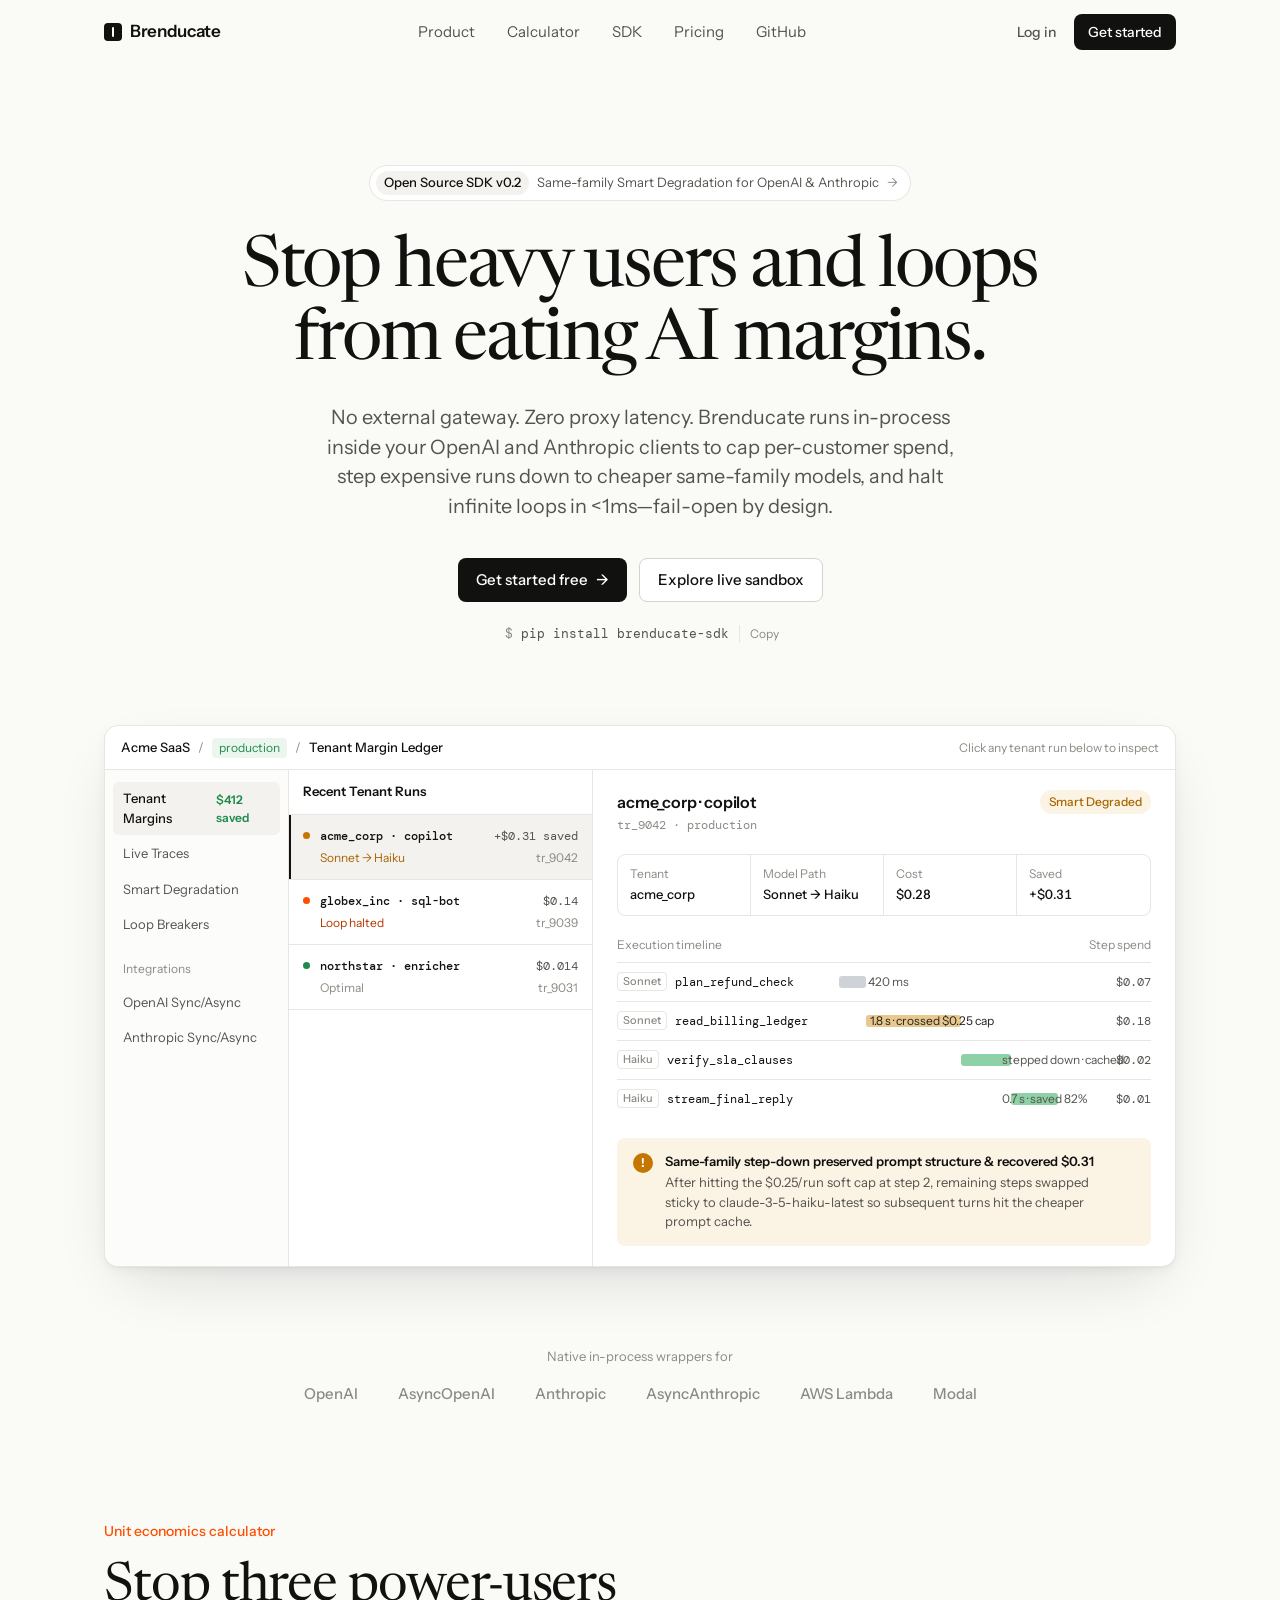
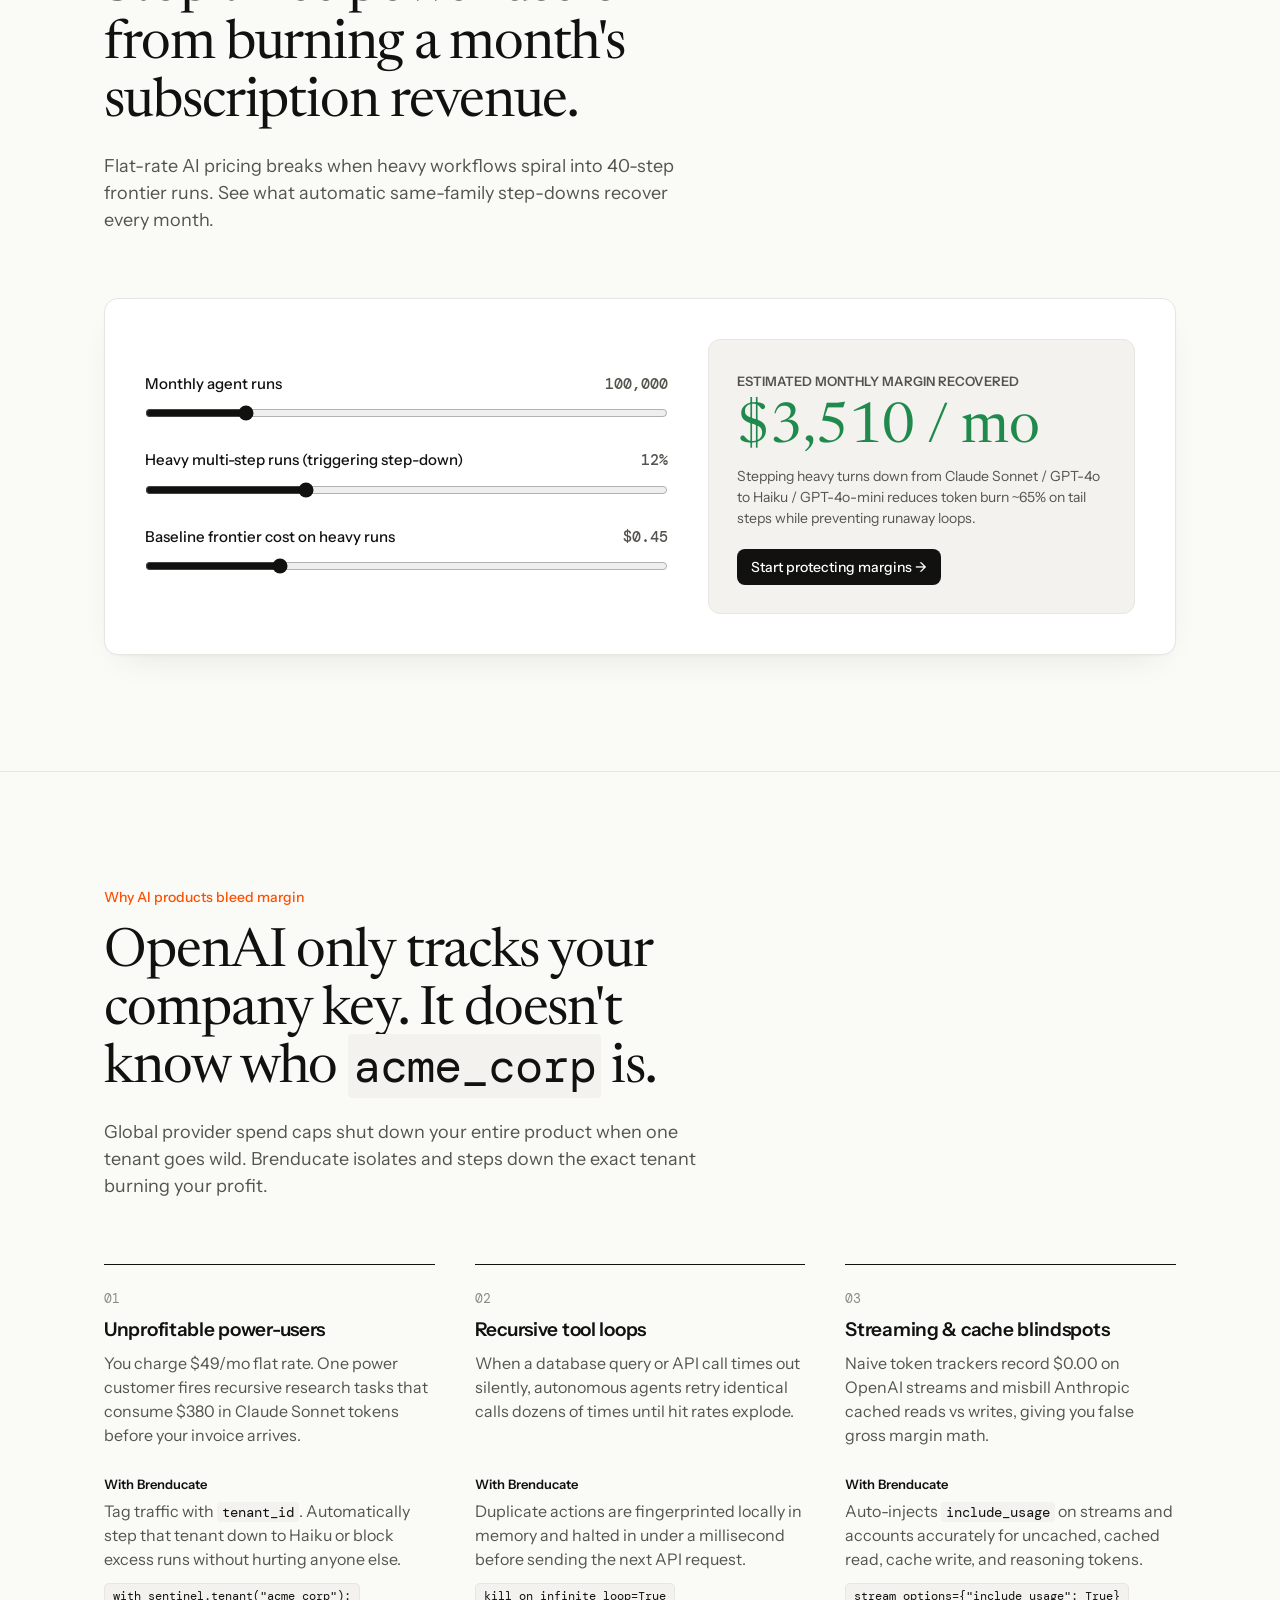
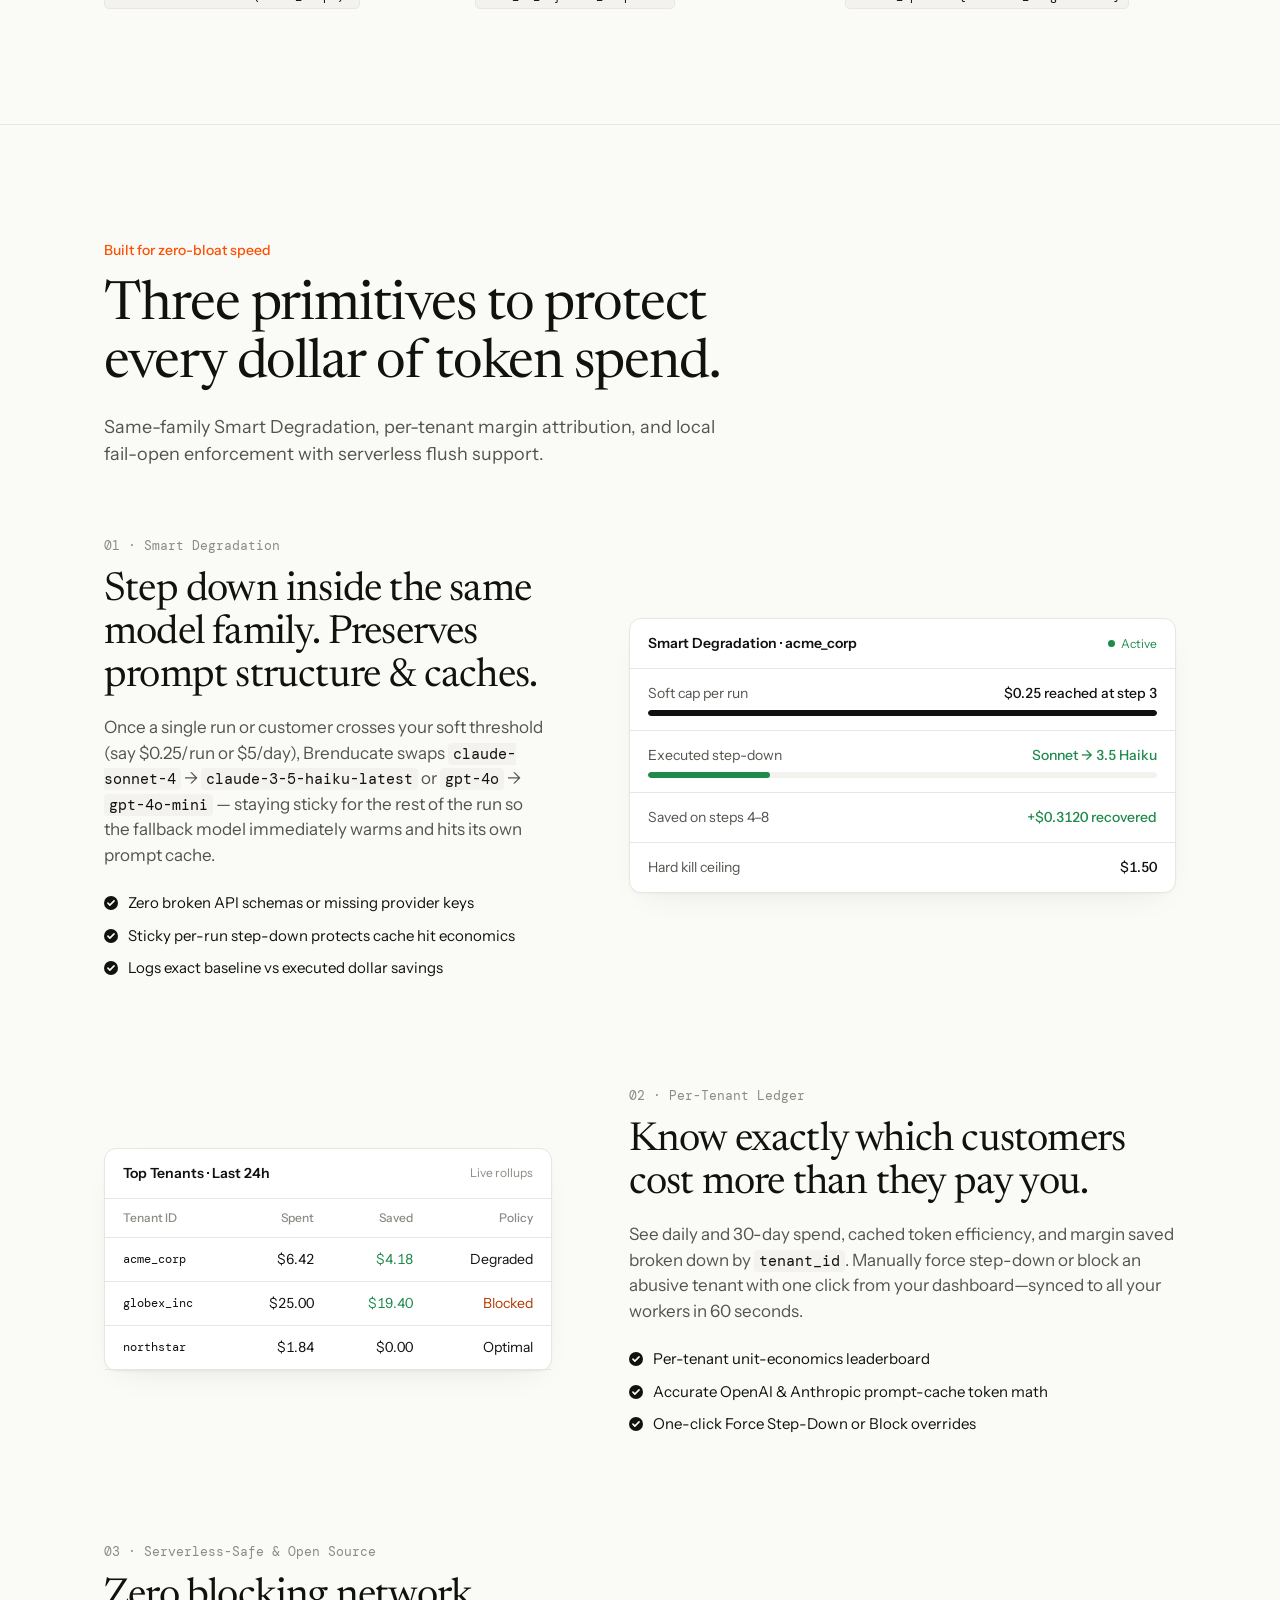
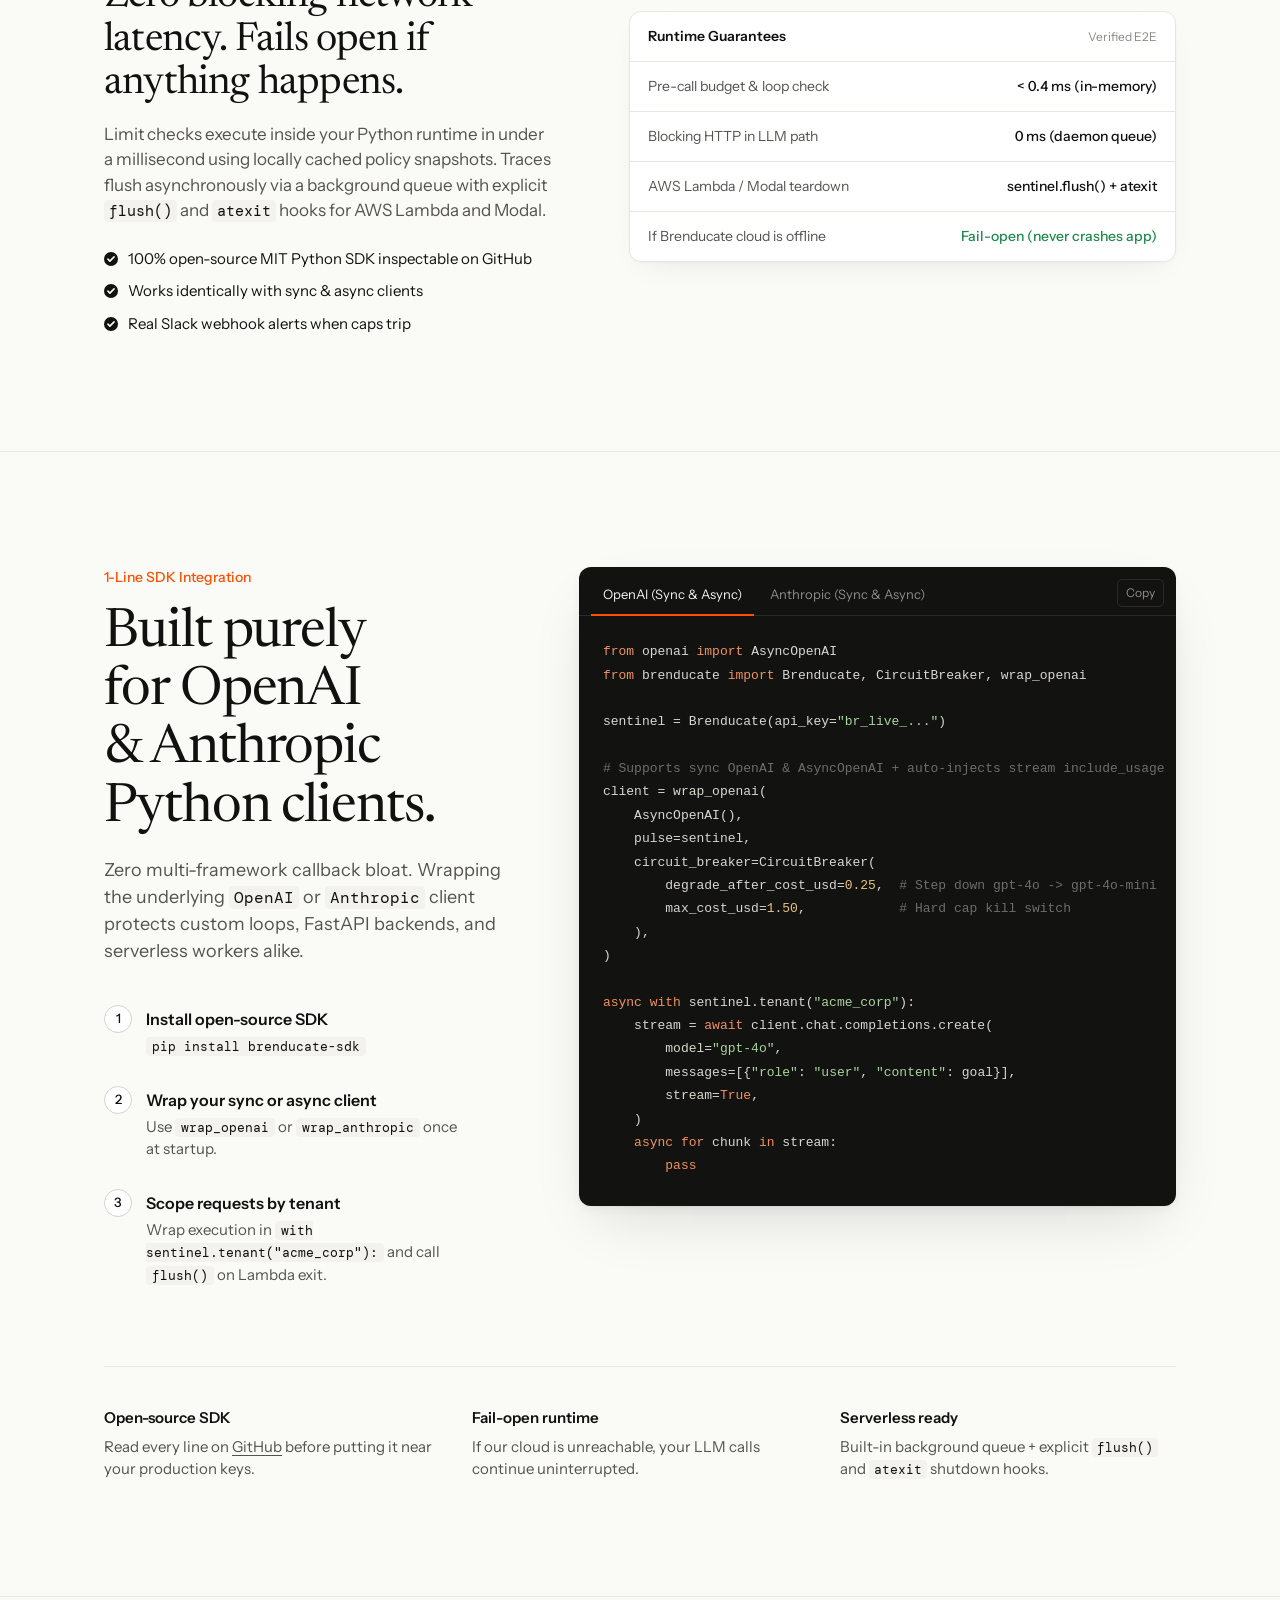
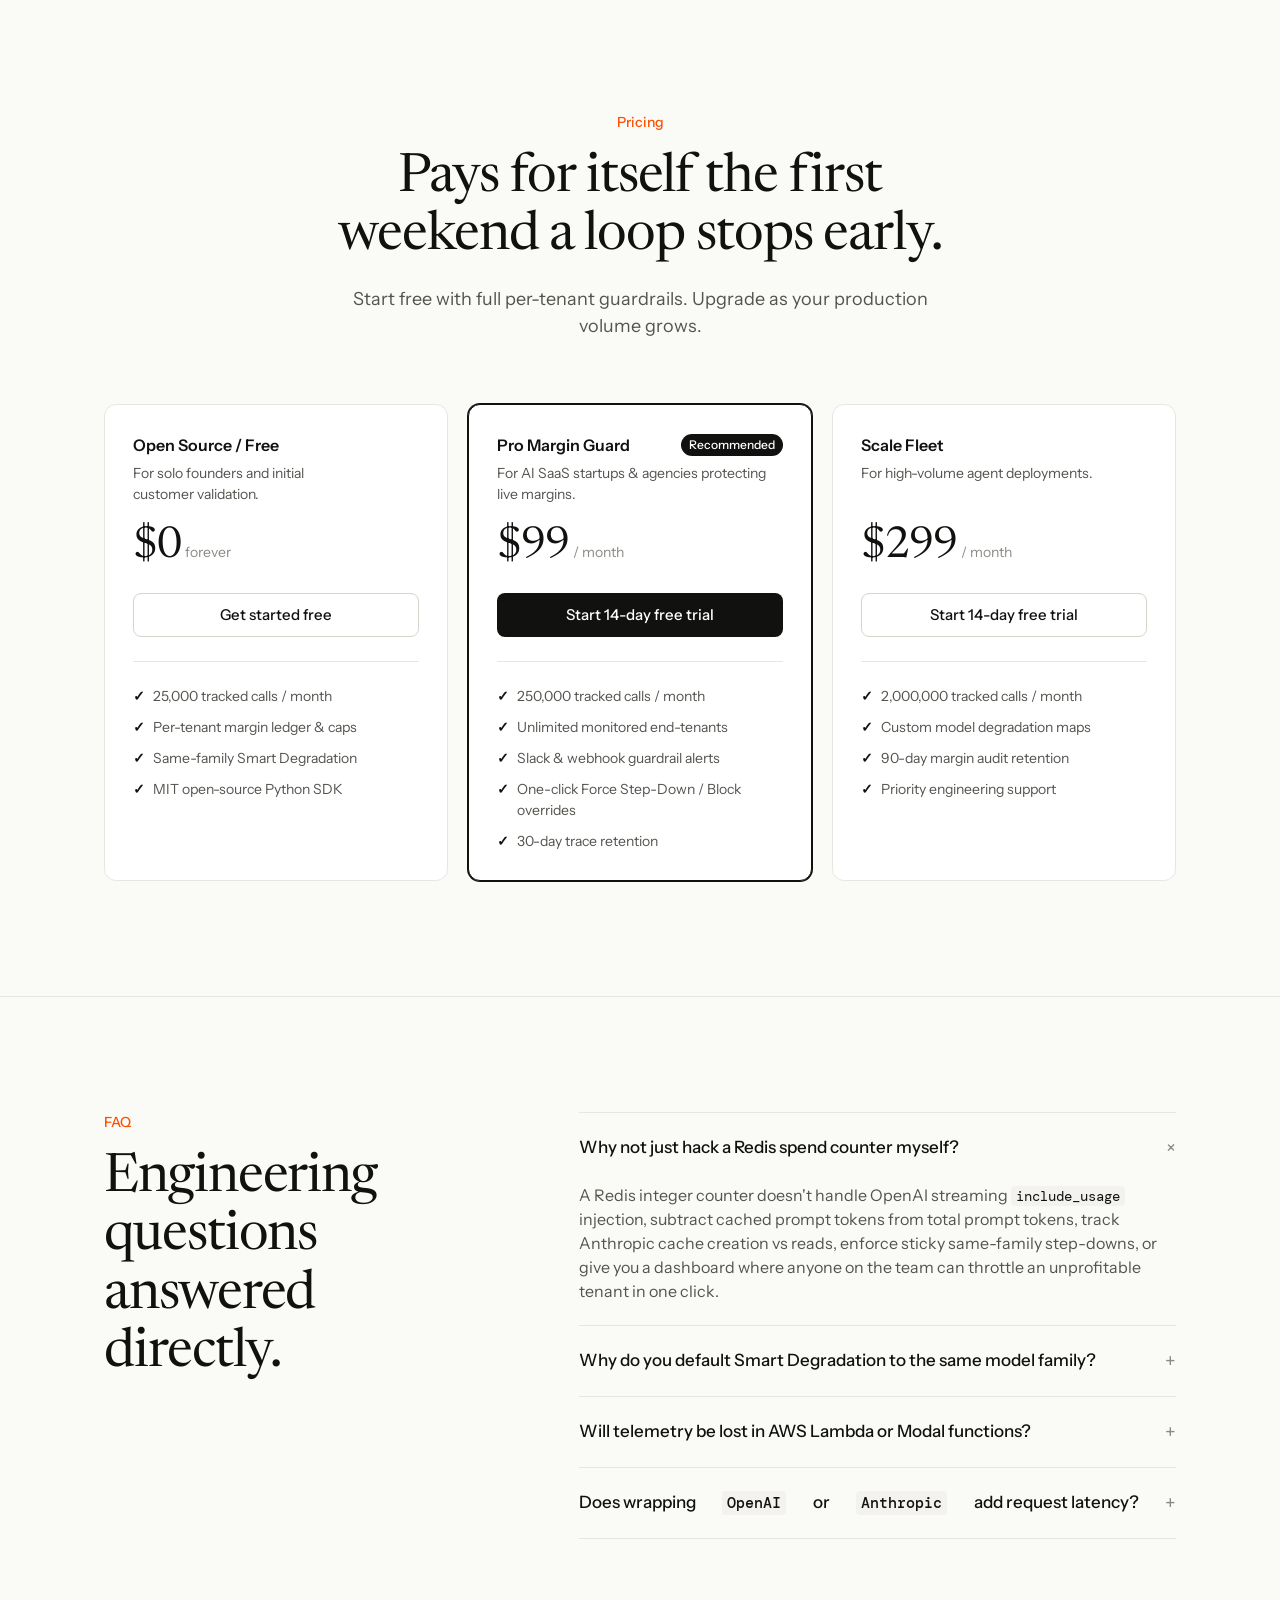
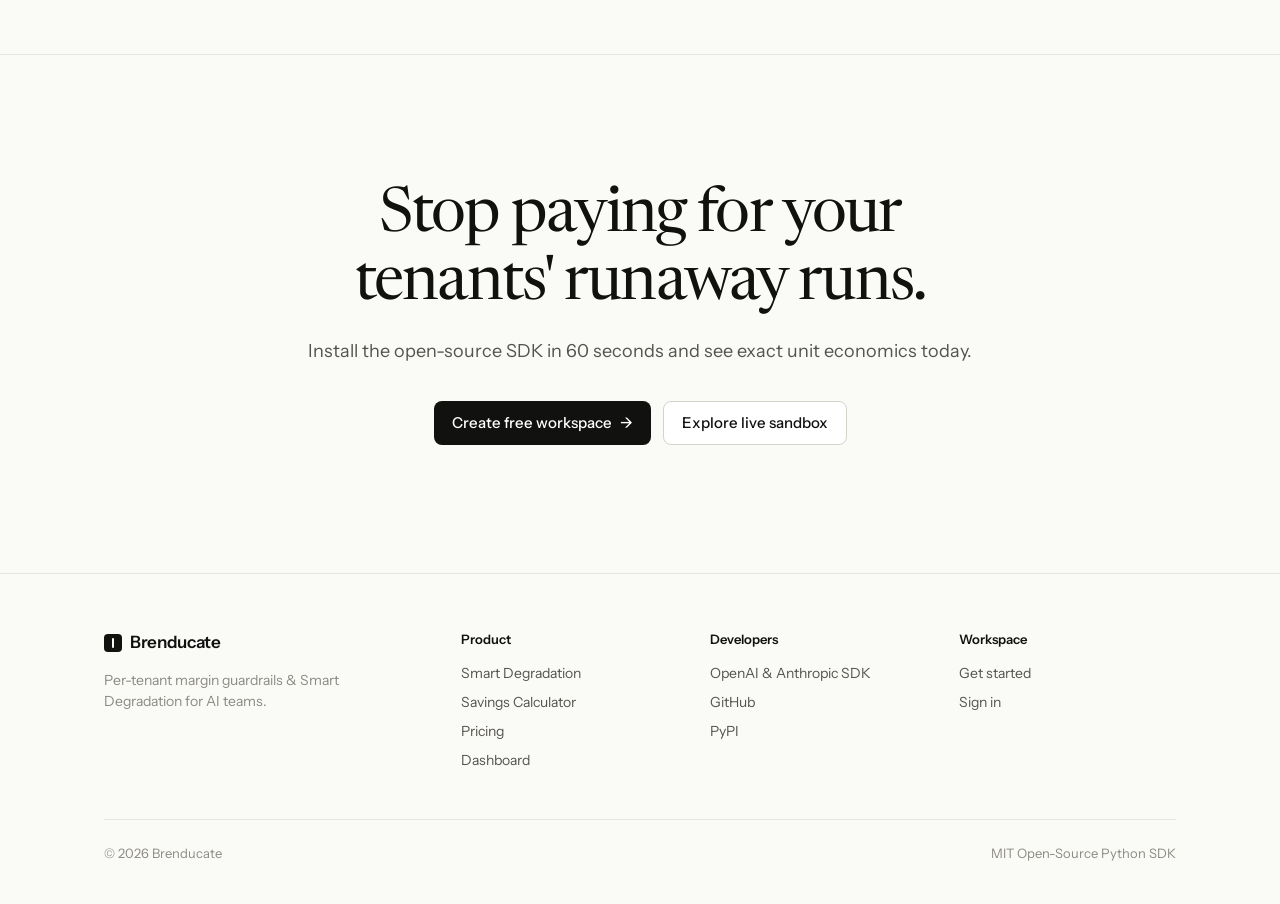
==== commit 729374b6: "chore: sharpen hero hook, fix HTML inline code tags, wire #sandbox deep link, and guard production c" ====
--- a/index.html
+++ b/index.html
@@ -3,8 +3,8 @@
 <head>
   <meta charset="UTF-8">
   <meta name="viewport" content="width=device-width, initial-scale=1.0">
-  <title>Brenducate — The margin guardrail for autonomous AI</title>
-  <meta name="description" content="Per-tenant LLM budget guardrails, same-family Smart Degradation, and sub-millisecond loop interception for OpenAI and Anthropic agents.">
+  <title>Brenducate — Stop heavy users &amp; loops from eating AI margins</title>
+  <meta name="description" content="In-process OpenAI & Anthropic margin guardrails: per-tenant spend caps, same-family Smart Degradation, and <1ms loop interception with zero proxy latency.">
   <link rel="preconnect" href="https://fonts.googleapis.com">
   <link rel="preconnect" href="https://fonts.gstatic.com" crossorigin>
   <link href="https://fonts.googleapis.com/css2?family=DM+Mono:wght@400;500&family=Instrument+Sans:wght@400;500;600&family=Newsreader:ital,opsz,wght@0,6..72,400;0,6..72,500;1,6..72,400&display=swap" rel="stylesheet">
@@ -155,10 +155,10 @@
     .announce .tag { font-weight: 500; color: var(--ink); background: var(--subtle); padding: 0.125rem 0.5rem; border-radius: 999px; }
     .announce .chev { color: var(--ink-3); }
     .hero h1 {
-      font-size: clamp(3rem, 1.5rem + 4.4vw, 5.25rem);
-      line-height: 1;
+      font-size: clamp(2.5rem, 1.4rem + 3.8vw, 4.75rem);
+      line-height: 1.03;
       letter-spacing: -0.03em;
-      max-width: 15ch;
+      max-width: 19ch;
       margin-inline: auto;
     }
     .hero-sub {
@@ -370,6 +370,7 @@
     .steps strong { display: block; font-weight: 600; margin-top: 0.125rem; }
     .steps p { color: var(--ink-2); margin-top: 0.25rem; font-size: 0.9375rem; }
     .steps code { font-family: var(--mono); font-size: 0.8125rem; color: var(--ink); background: var(--subtle); padding: 0.0625rem 0.375rem; border-radius: 4px; }
+    :is(p, h2, summary) code { font-family: var(--mono); font-size: 0.875em; color: var(--ink); background: var(--subtle); padding: 0.0625rem 0.3125rem; border-radius: 4px; }
 
     .code { background: var(--code-bg); border-radius: 12px; overflow: hidden; box-shadow: var(--shadow-window); }
     .code-tabs { display: flex; align-items: center; gap: 0.25rem; padding: 0.625rem 0.75rem 0; border-bottom: 1px solid var(--code-line); }
@@ -463,12 +464,12 @@
           <span class="chev" aria-hidden="true">→</span>
         </a>
 
-        <h1>The margin guardrail for autonomous AI</h1>
-        <p class="hero-sub">Track exact LLM spend per customer, automatically step down expensive runs to cheaper same-family models, and halt infinite loops in under a millisecond.</p>
+        <h1>Stop heavy users and loops from eating AI margins.</h1>
+        <p class="hero-sub">No external gateway. Zero proxy latency. Brenducate runs in-process inside your OpenAI and Anthropic clients to cap per-customer spend, step expensive runs down to cheaper same-family models, and halt infinite loops in &lt;1ms—fail-open by design.</p>
 
         <div class="hero-ctas">
           <a href="dashboard.html#signup" class="btn btn-primary">Get started free <span class="arrow" aria-hidden="true">→</span></a>
-          <a href="dashboard.html" class="btn btn-secondary">Open live dashboard</a>
+          <a href="dashboard.html#sandbox" class="btn btn-secondary">Explore live sandbox</a>
         </div>
         <div class="hero-pip">
           <button type="button" class="pip" data-copy="pip install brenducate-sdk">
@@ -556,7 +557,7 @@
       <div class="container">
         <div class="section-head">
           <span class="eyebrow">Why AI products bleed margin</span>
-          <h2>OpenAI only tracks your company key. It doesn't know who `acme_corp` is.</h2>
+          <h2>OpenAI only tracks your company key. It doesn't know who <code>acme_corp</code> is.</h2>
           <p>Global provider spend caps shut down your entire product when one tenant goes wild. Brenducate isolates and steps down the exact tenant burning your profit.</p>
         </div>
 
@@ -567,7 +568,7 @@
             <p>You charge $49/mo flat rate. One power customer fires recursive research tasks that consume $380 in Claude Sonnet tokens before your invoice arrives.</p>
             <div class="mode-fix">
               <span class="label">With Brenducate</span>
-              <p>Tag traffic with `tenant_id`. Automatically step that tenant down to Haiku or block excess runs without hurting anyone else.</p>
+              <p>Tag traffic with <code>tenant_id</code>. Automatically step that tenant down to Haiku or block excess runs without hurting anyone else.</p>
               <code class="chip">with sentinel.tenant("acme_corp"):</code>
             </div>
           </article>
@@ -587,7 +588,7 @@
             <p>Naive token trackers record $0.00 on OpenAI streams and misbill Anthropic cached reads vs writes, giving you false gross margin math.</p>
             <div class="mode-fix">
               <span class="label">With Brenducate</span>
-              <p>Auto-injects `include_usage` on streams and accounts accurately for uncached, cached read, cache write, and reasoning tokens.</p>
+              <p>Auto-injects <code>include_usage</code> on streams and accounts accurately for uncached, cached read, cache write, and reasoning tokens.</p>
               <code class="chip">stream_options={"include_usage": True}</code>
             </div>
           </article>
@@ -610,7 +611,7 @@
             <div class="pillar-text">
               <span class="pillar-tag">01 · Smart Degradation</span>
               <h3>Step down inside the same model family. Preserves prompt structure &amp; caches.</h3>
-              <p>Once a single run or customer crosses your soft threshold (say $0.25/run or $5/day), Brenducate swaps `claude-sonnet-4` → `claude-3-5-haiku-latest` or `gpt-4o` → `gpt-4o-mini` — staying sticky for the rest of the run so the fallback model immediately warms and hits its own prompt cache.</p>
+              <p>Once a single run or customer crosses your soft threshold (say $0.25/run or $5/day), Brenducate swaps <code>claude-sonnet-4</code> → <code>claude-3-5-haiku-latest</code> or <code>gpt-4o</code> → <code>gpt-4o-mini</code> — staying sticky for the rest of the run so the fallback model immediately warms and hits its own prompt cache.</p>
               <ul class="ticks">
                 <li>Zero broken API schemas or missing provider keys</li>
                 <li>Sticky per-run step-down protects cache hit economics</li>
@@ -641,7 +642,7 @@
             <div class="pillar-text">
               <span class="pillar-tag">02 · Per-Tenant Ledger</span>
               <h3>Know exactly which customers cost more than they pay you.</h3>
-              <p>See daily and 30-day spend, cached token efficiency, and margin saved broken down by `tenant_id`. Manually force step-down or block an abusive tenant with one click from your dashboard—synced to all your workers in 60 seconds.</p>
+              <p>See daily and 30-day spend, cached token efficiency, and margin saved broken down by <code>tenant_id</code>. Manually force step-down or block an abusive tenant with one click from your dashboard—synced to all your workers in 60 seconds.</p>
               <ul class="ticks">
                 <li>Per-tenant unit-economics leaderboard</li>
                 <li>Accurate OpenAI &amp; Anthropic prompt-cache token math</li>
@@ -666,7 +667,7 @@
             <div class="pillar-text">
               <span class="pillar-tag">03 · Serverless-Safe &amp; Open Source</span>
               <h3>Zero blocking network latency. Fails open if anything happens.</h3>
-              <p>Limit checks execute inside your Python runtime in under a millisecond using locally cached policy snapshots. Traces flush asynchronously via a background queue with explicit `flush()` and `atexit` hooks for AWS Lambda and Modal.</p>
+              <p>Limit checks execute inside your Python runtime in under a millisecond using locally cached policy snapshots. Traces flush asynchronously via a background queue with explicit <code>flush()</code> and <code>atexit</code> hooks for AWS Lambda and Modal.</p>
               <ul class="ticks">
                 <li>100% open-source MIT Python SDK inspectable on GitHub</li>
                 <li>Works identically with sync &amp; async clients</li>
@@ -693,7 +694,7 @@
             <div class="section-head">
               <span class="eyebrow">1-Line SDK Integration</span>
               <h2>Built purely for OpenAI &amp; Anthropic Python clients.</h2>
-              <p>Zero multi-framework callback bloat. Wrapping the underlying `OpenAI` or `Anthropic` client protects custom loops, FastAPI backends, and serverless workers alike.</p>
+              <p>Zero multi-framework callback bloat. Wrapping the underlying <code>OpenAI</code> or <code>Anthropic</code> client protects custom loops, FastAPI backends, and serverless workers alike.</p>
             </div>
             <ol class="steps">
               <li><span class="step-num">1</span><div><strong>Install open-source SDK</strong><p><code>pip install brenducate-sdk</code></p></div></li>
@@ -757,9 +758,9 @@
         </div>
 
         <div class="assurances">
-          <div><strong>Open-source SDK</strong><p>Read every line on GitHub before putting it near your production keys.</p></div>
+          <div><strong>Open-source SDK</strong><p>Read every line on <a href="https://github.com/brendanjchung/agentpulse" target="_blank" rel="noopener" style="text-decoration:underline; text-underline-offset:3px;">GitHub</a> before putting it near your production keys.</p></div>
           <div><strong>Fail-open runtime</strong><p>If our cloud is unreachable, your LLM calls continue uninterrupted.</p></div>
-          <div><strong>Serverless ready</strong><p>Built-in background queue + explicit `flush()` and `atexit` shutdown hooks.</p></div>
+          <div><strong>Serverless ready</strong><p>Built-in background queue + explicit <code>flush()</code> and <code>atexit</code> shutdown hooks.</p></div>
         </div>
       </div>
     </section>
@@ -824,18 +825,18 @@
         <div class="faq-list">
           <details name="faq" open>
             <summary>Why not just hack a Redis spend counter myself?</summary>
-            <p>A Redis integer counter doesn't handle OpenAI streaming `include_usage` injection, subtract cached prompt tokens from total prompt tokens, track Anthropic cache creation vs reads, enforce sticky same-family step-downs, or give you a dashboard where anyone on the team can throttle an unprofitable tenant in one click.</p>
+            <p>A Redis integer counter doesn't handle OpenAI streaming <code>include_usage</code> injection, subtract cached prompt tokens from total prompt tokens, track Anthropic cache creation vs reads, enforce sticky same-family step-downs, or give you a dashboard where anyone on the team can throttle an unprofitable tenant in one click.</p>
           </details>
           <details name="faq">
             <summary>Why do you default Smart Degradation to the same model family?</summary>
-            <p>Swapping `claude-sonnet-4` → `claude-3-5-haiku` or `gpt-4o` → `gpt-4o-mini` keeps your existing client authentication, tool-call format, and `cache_control` annotations completely intact. Once a run crosses the soft cap, staying sticky on that fallback model also lets steps 4–8 reuse that model's KV prompt cache.</p>
+            <p>Swapping <code>claude-sonnet-4</code> → <code>claude-3-5-haiku</code> or <code>gpt-4o</code> → <code>gpt-4o-mini</code> keeps your existing client authentication, tool-call format, and <code>cache_control</code> annotations completely intact. Once a run crosses the soft cap, staying sticky on that fallback model also lets steps 4–8 reuse that model's KV prompt cache.</p>
           </details>
           <details name="faq">
             <summary>Will telemetry be lost in AWS Lambda or Modal functions?</summary>
-            <p>No. Alongside our non-blocking daemon batch queue, Brenducate registers an automatic `atexit` drain and provides an explicit `sentinel.flush()` / `await sentinel.aflush()` call for handler teardown.</p>
+            <p>No. Alongside our non-blocking daemon batch queue, Brenducate registers an automatic <code>atexit</code> drain and provides an explicit <code>sentinel.flush()</code> / <code>await sentinel.aflush()</code> call for handler teardown.</p>
           </details>
           <details name="faq">
-            <summary>Does wrapping `OpenAI` or `Anthropic` add request latency?</summary>
+            <summary>Does wrapping <code>OpenAI</code> or <code>Anthropic</code> add request latency?</summary>
             <p>Budget and loop checks execute in memory against synced policy snapshots in under 1ms. If Brenducate's cloud API is ever unreachable, the SDK fails open cleanly so your customer traffic never stops.</p>
           </details>
         </div>
@@ -849,7 +850,7 @@
         <p>Install the open-source SDK in 60 seconds and see exact unit economics today.</p>
         <div class="hero-ctas">
           <a href="dashboard.html#signup" class="btn btn-primary">Create free workspace <span class="arrow" aria-hidden="true">→</span></a>
-          <a href="dashboard.html" class="btn btn-secondary">Explore live sandbox</a>
+          <a href="dashboard.html#sandbox" class="btn btn-secondary">Explore live sandbox</a>
         </div>
       </div>
     </section>
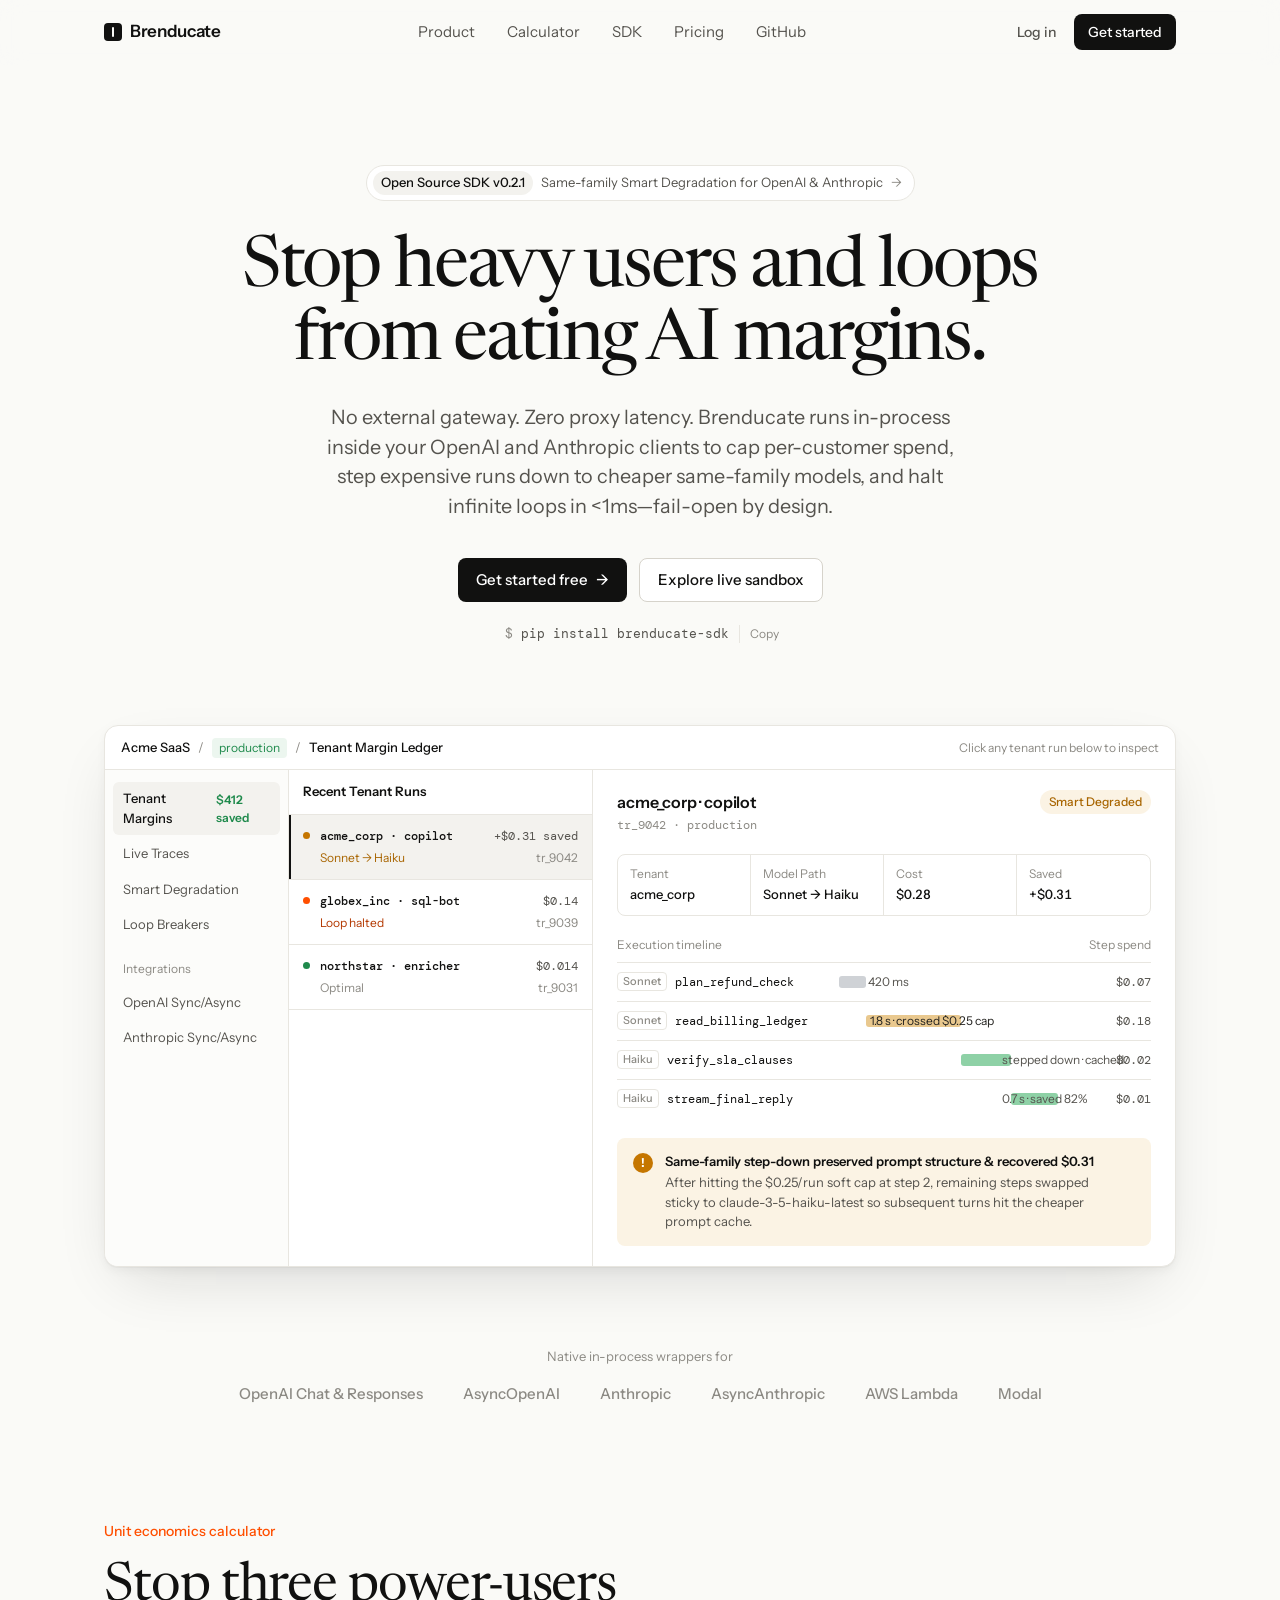
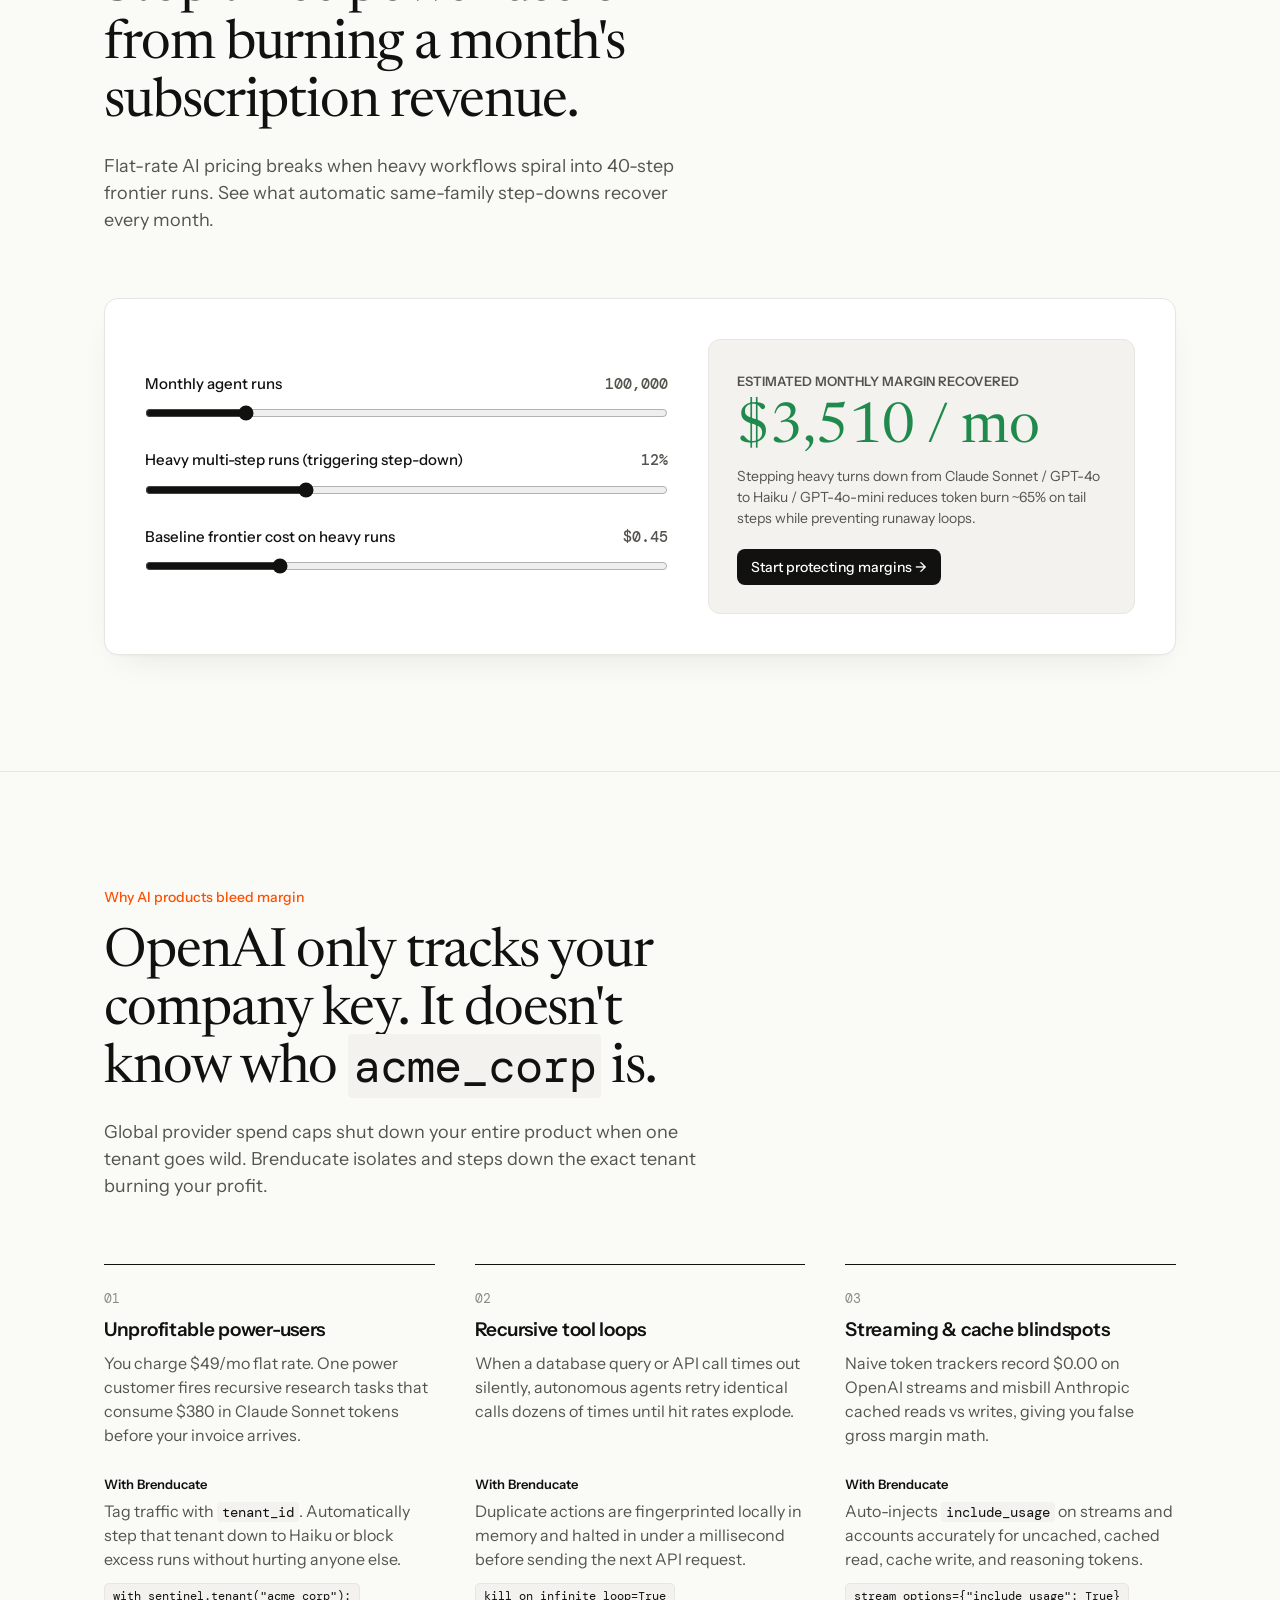
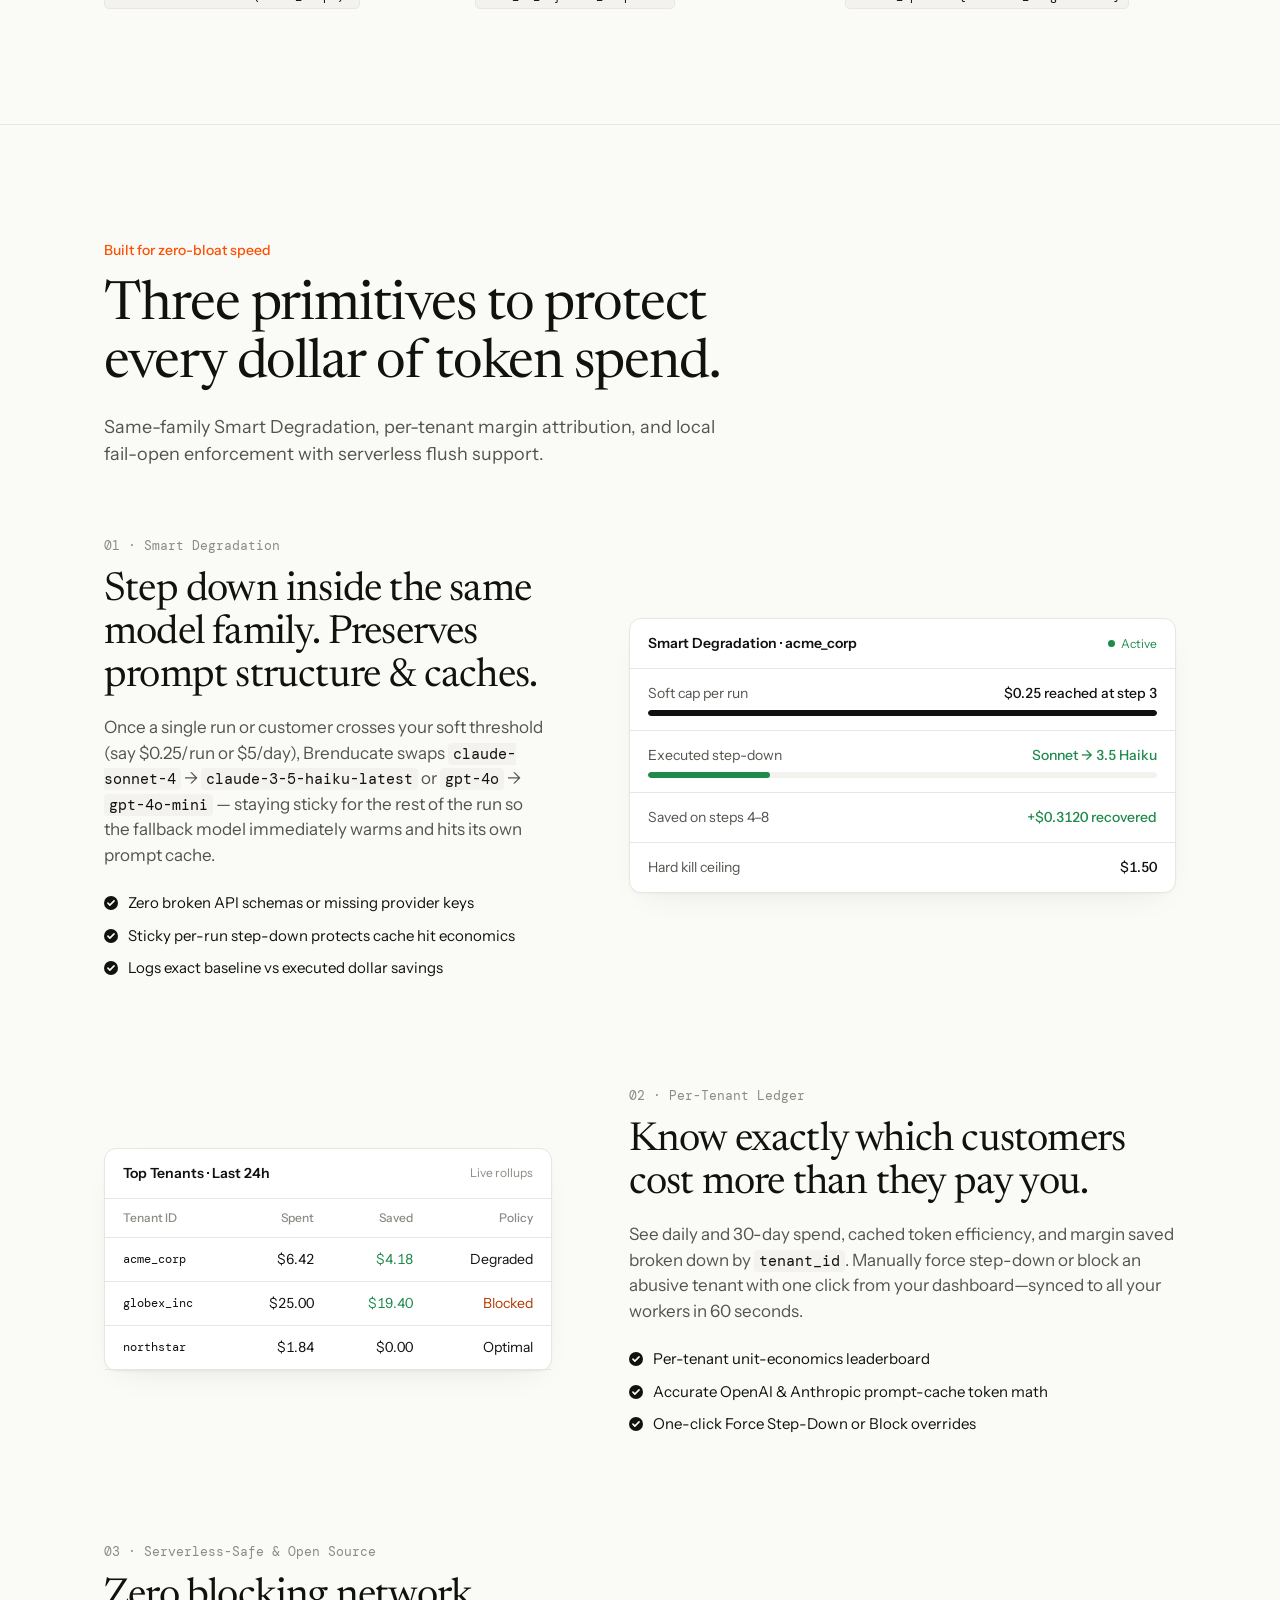
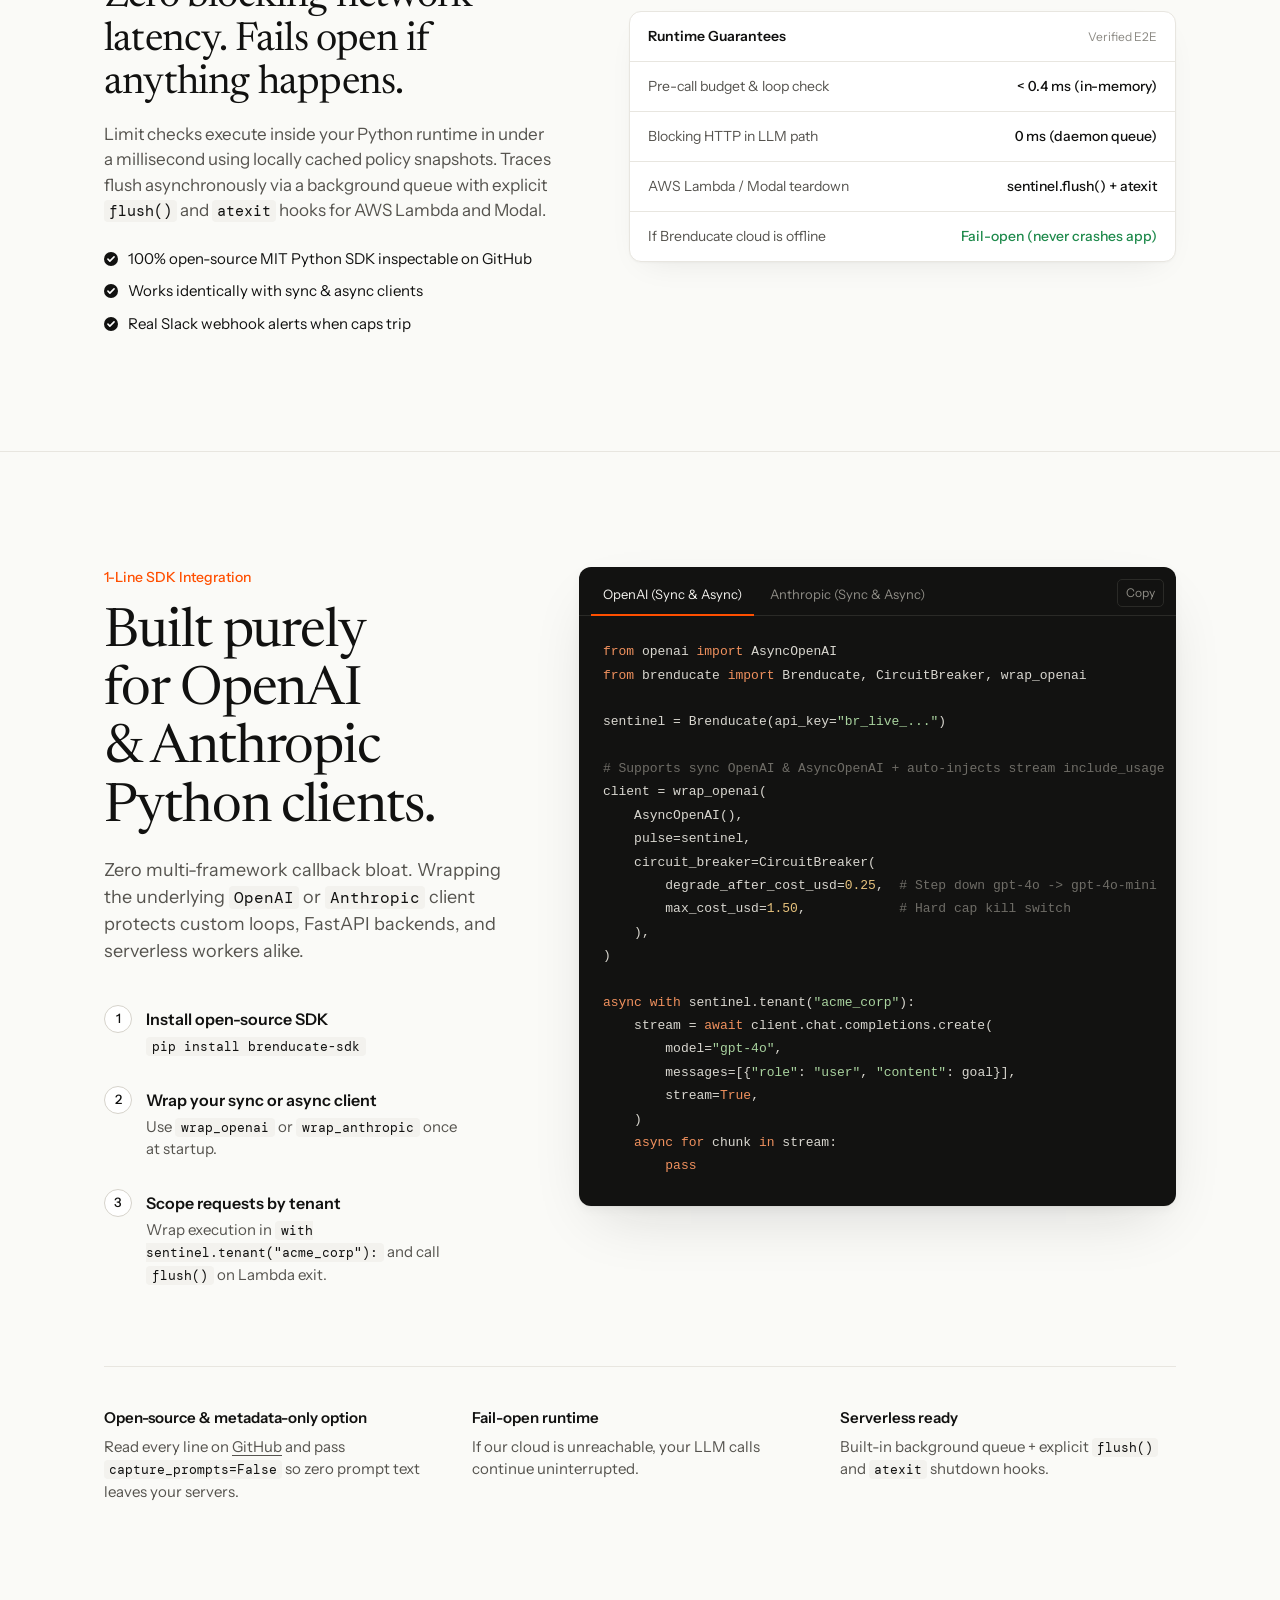
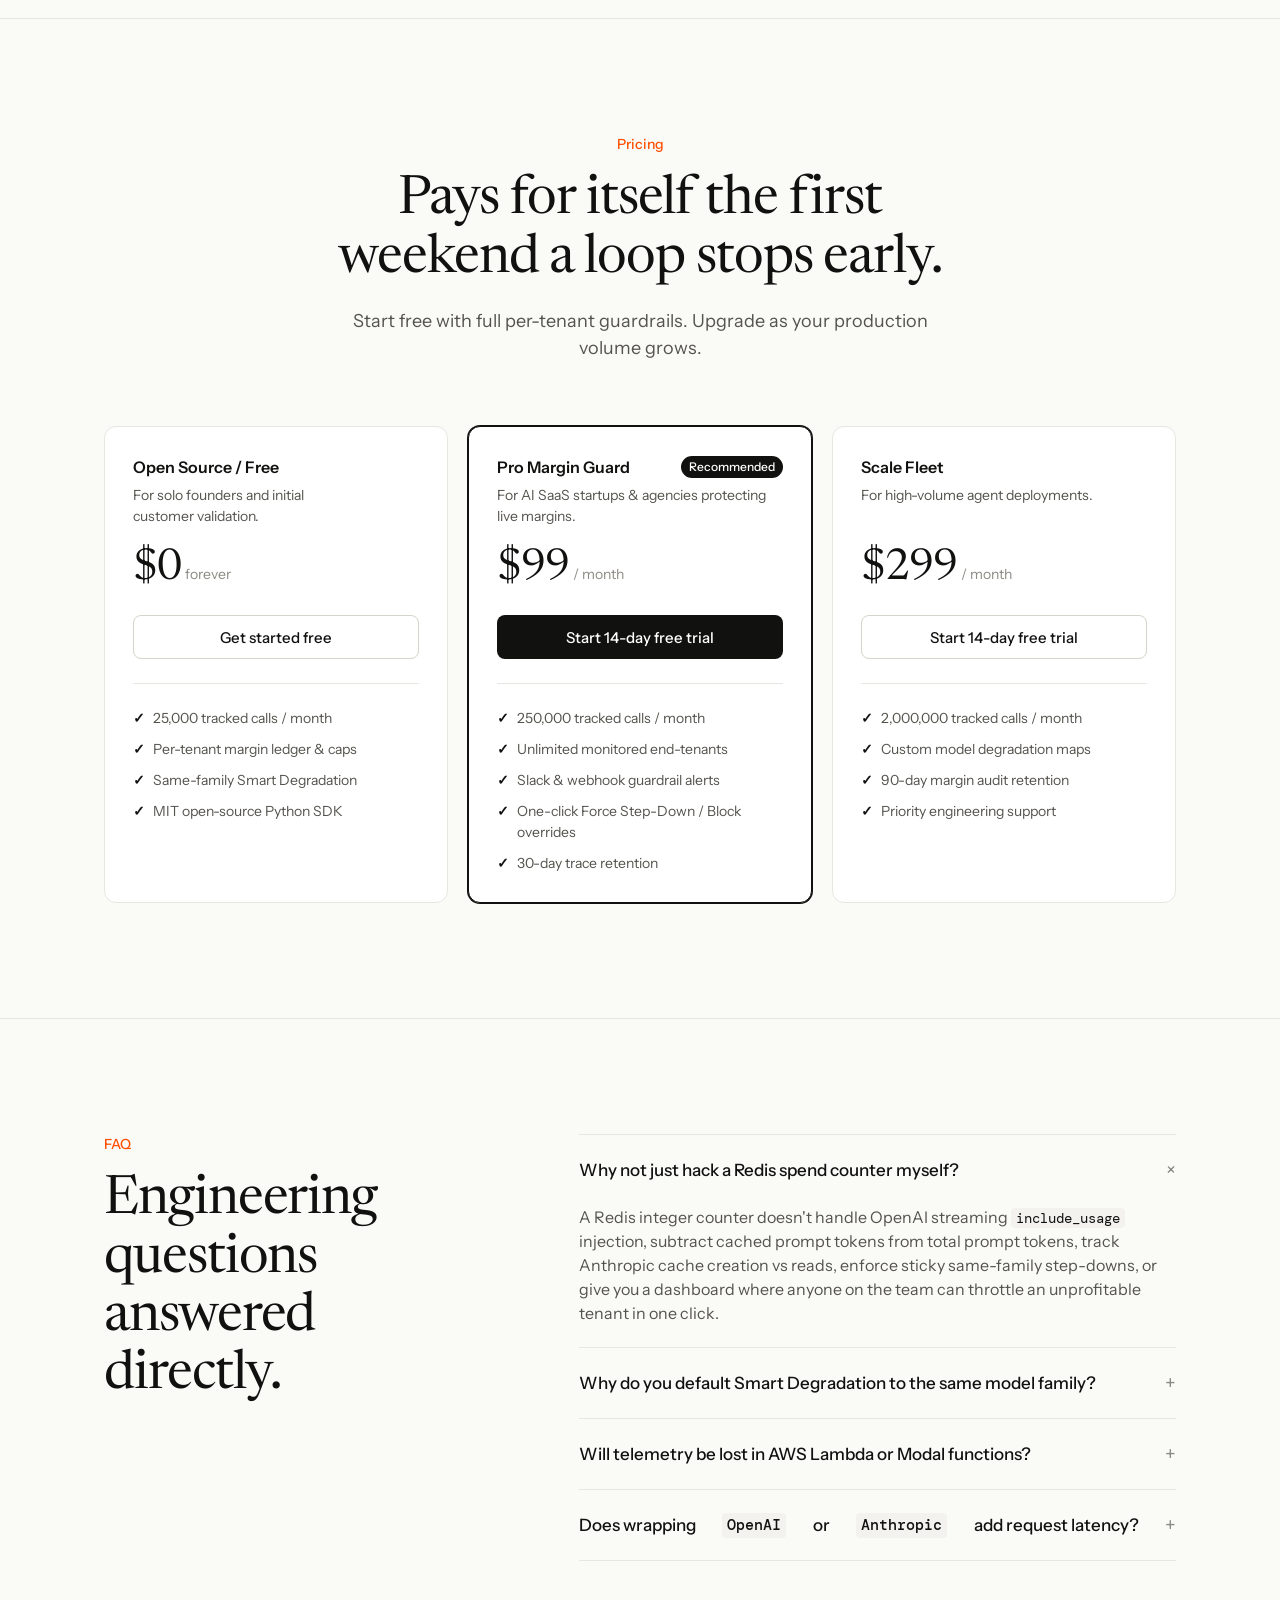
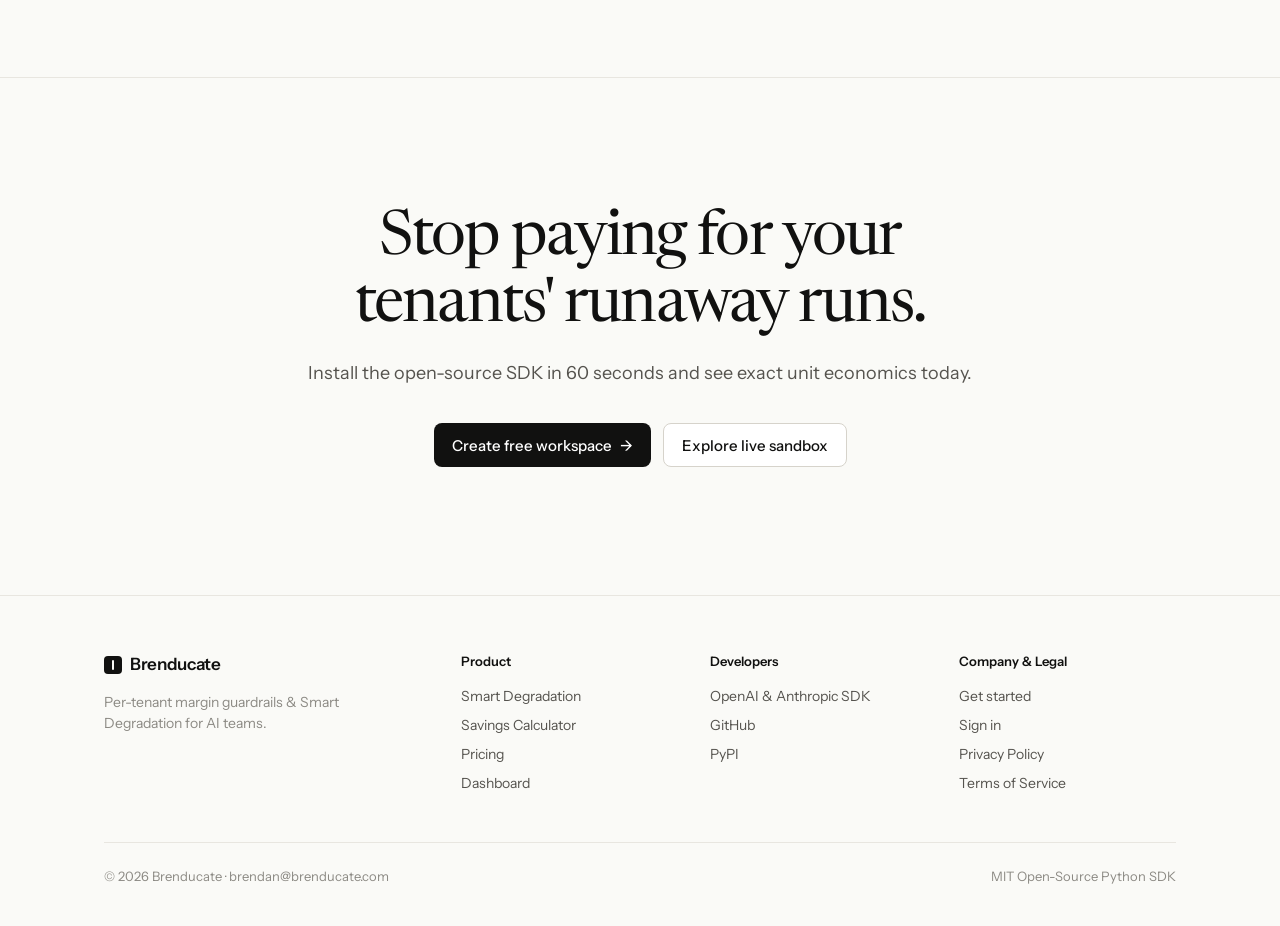
==== commit e87390d8: "feat: SDK v0.2.1 policy sync, privacy mode, OpenAI responses API, demo security lock, and legal page" ====
--- a/index.html
+++ b/index.html
@@ -459,7 +459,7 @@
     <section class="hero">
       <div class="container">
         <a href="#integration" class="announce">
-          <span class="tag">Open Source SDK v0.2</span>
+          <span class="tag">Open Source SDK v0.2.1</span>
           Same-family Smart Degradation for OpenAI &amp; Anthropic
           <span class="chev" aria-hidden="true">→</span>
         </a>
@@ -512,7 +512,7 @@
 
         <div class="stack-row">
           <span class="label">Native in-process wrappers for</span>
-          <span>OpenAI</span><span>AsyncOpenAI</span><span>Anthropic</span><span>AsyncAnthropic</span><span>AWS Lambda</span><span>Modal</span>
+          <span>OpenAI Chat &amp; Responses</span><span>AsyncOpenAI</span><span>Anthropic</span><span>AsyncAnthropic</span><span>AWS Lambda</span><span>Modal</span>
         </div>
       </div>
     </section>
@@ -758,7 +758,7 @@
         </div>
 
         <div class="assurances">
-          <div><strong>Open-source SDK</strong><p>Read every line on <a href="https://github.com/brendanjchung/agentpulse" target="_blank" rel="noopener" style="text-decoration:underline; text-underline-offset:3px;">GitHub</a> before putting it near your production keys.</p></div>
+          <div><strong>Open-source &amp; metadata-only option</strong><p>Read every line on <a href="https://github.com/brendanjchung/agentpulse" target="_blank" rel="noopener" style="text-decoration:underline; text-underline-offset:3px;">GitHub</a> and pass <code>capture_prompts=False</code> so zero prompt text leaves your servers.</p></div>
           <div><strong>Fail-open runtime</strong><p>If our cloud is unreachable, your LLM calls continue uninterrupted.</p></div>
           <div><strong>Serverless ready</strong><p>Built-in background queue + explicit <code>flush()</code> and <code>atexit</code> shutdown hooks.</p></div>
         </div>
@@ -872,11 +872,11 @@
           <ul><li><a href="#integration">OpenAI &amp; Anthropic SDK</a></li><li><a href="https://github.com/brendanjchung/agentpulse" target="_blank" rel="noopener">GitHub</a></li><li><a href="https://pypi.org/project/brenducate-sdk/" target="_blank" rel="noopener">PyPI</a></li></ul>
         </div>
         <div>
-          <h5>Workspace</h5>
-          <ul><li><a href="dashboard.html#signup">Get started</a></li><li><a href="dashboard.html#login">Sign in</a></li></ul>
+          <h5>Company &amp; Legal</h5>
+          <ul><li><a href="dashboard.html#signup">Get started</a></li><li><a href="dashboard.html#login">Sign in</a></li><li><a href="privacy.html">Privacy Policy</a></li><li><a href="terms.html">Terms of Service</a></li></ul>
         </div>
       </div>
-      <div class="footer-bottom"><span>© 2026 Brenducate</span><span>MIT Open-Source Python SDK</span></div>
+      <div class="footer-bottom"><span>© 2026 Brenducate · brendan@brenducate.com</span><span>MIT Open-Source Python SDK</span></div>
     </div>
   </footer>
 
